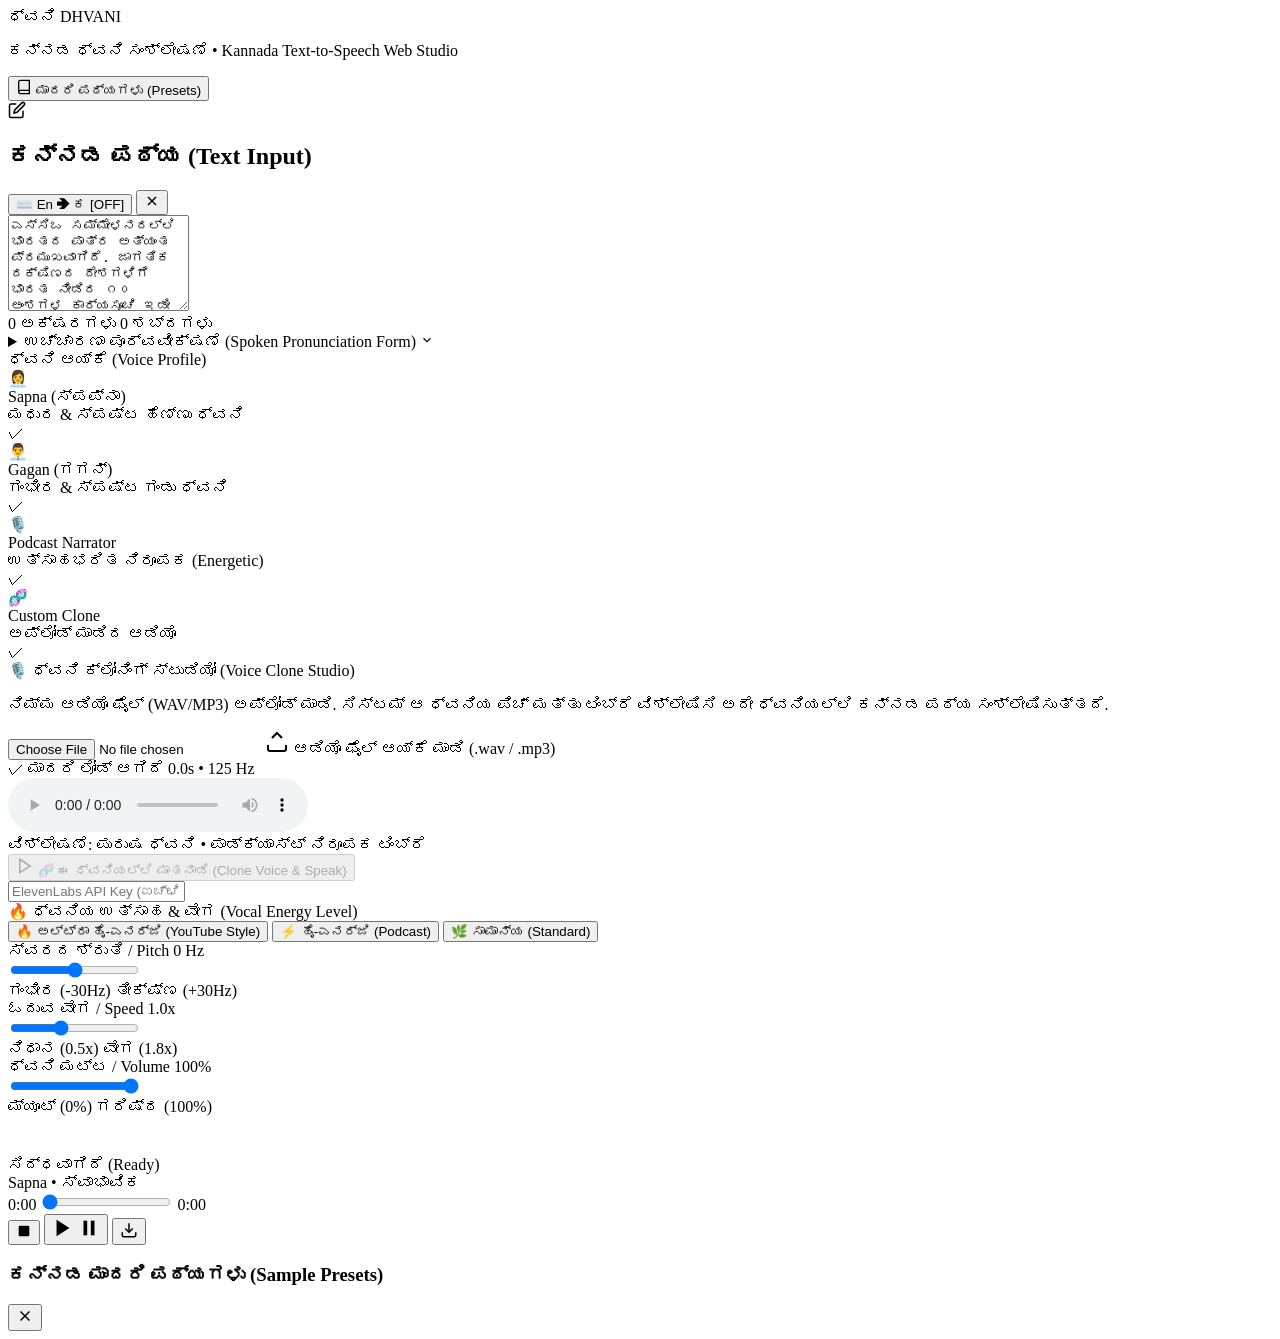
==== web/index.html @ 686e4b5e "Initial commit: Dhvani Kannada Text-to-Speech Studio (Web & iOS)" ====
<!DOCTYPE html>
<html lang="kn">
<head>
    <meta charset="UTF-8">
    <meta name="viewport" content="width=device-width, initial-scale=1.0">
    <title>ಧ್ವನಿ • Dhvani Kannada Text-to-Speech Studio</title>
    <link rel="preconnect" href="https://fonts.googleapis.com">
    <link rel="preconnect" href="https://fonts.gstatic.com" crossorigin>
    <link href="https://fonts.googleapis.com/css2?family=Plus+Jakarta+Sans:wght@400;500;600;700;800&family=Tiro+Kannada:ital@0;1&family=Noto+Sans+Kannada:wght@400;500;600;700&display=swap" rel="stylesheet">
    <link rel="stylesheet" href="/styles.css">
</head>
<body>
    <div class="app-container">
        <!-- Header -->
        <header class="studio-header">
            <div class="brand-section">
                <div class="logo-badge">
                    <span class="logo-kn">ಧ್ವನಿ</span>
                    <span class="logo-en">DHVANI</span>
                </div>
                <p class="brand-tagline">ಕನ್ನಡ ಧ್ವನಿ ಸಂಶ್ಲೇಷಣೆ • Kannada Text-to-Speech Web Studio</p>
            </div>
            
            <div class="header-actions">
                <button id="openPresetsBtn" class="btn btn-secondary">
                    <svg width="16" height="16" viewBox="0 0 24 24" fill="none" stroke="currentColor" stroke-width="2"><path d="M4 19.5A2.5 2.5 0 0 1 6.5 17H20"></path><path d="M6.5 2H20v20H6.5A2.5 2.5 0 0 1 4 19.5v-15A2.5 2.5 0 0 1 6.5 2z"></path></svg>
                    <span>ಮಾದರಿ ಪಠ್ಯಗಳು (Presets)</span>
                </button>
            </div>
        </header>

        <!-- Main Studio Grid -->
        <main class="studio-grid">
            <!-- Left Column: Input & Normalizer -->
            <section class="card input-card">
                <div class="card-header">
                    <div class="card-title">
                        <svg width="18" height="18" viewBox="0 0 24 24" fill="none" stroke="currentColor" stroke-width="2"><path d="M11 4H4a2 2 0 0 0-2 2v14a2 2 0 0 0 2 2h14a2 2 0 0 0 2-2v-7"></path><path d="M18.5 2.5a2.121 2.121 0 0 1 3 3L12 15l-4 1 1-4 9.5-9.5z"></path></svg>
                        <h2>ಕನ್ನಡ ಪಠ್ಯ (Text Input)</h2>
                    </div>
                    
                    <div class="input-tools">
                        <button id="translitToggleBtn" class="toggle-badge" title="Type in English (namaskara) to get Kannada (ನಮಸ್ಕಾರ)">
                            <span class="toggle-icon">⌨️</span>
                            <span id="translitLabel">En ➔ ಕ [OFF]</span>
                        </button>
                        <button id="clearTextBtn" class="icon-btn" title="Clear text">
                            <svg width="16" height="16" viewBox="0 0 24 24" fill="none" stroke="currentColor" stroke-width="2"><line x1="18" y1="6" x2="6" y2="18"></line><line x1="6" y1="6" x2="18" y2="18"></line></svg>
                        </button>
                    </div>
                </div>

                <div class="textarea-wrapper">
                    <textarea id="kannadaInput" placeholder="ಇಲ್ಲಿ ಕನ್ನಡದಲ್ಲಿ ಪಠ್ಯ ಬರೆಯಿರಿ ಅಥವಾ ಇಂಗ್ಲಿಷ್‌ನಲ್ಲಿ 'namaskara' ಎಂದು ಟೈಪ್ ಮಾಡಿ..." rows="6">ಎಸ್‌ಸಿಒ ಸಮ್ಮೇಳನದಲ್ಲಿ ಭಾರತದ ಪಾತ್ರ ಅತ್ಯಂತ ಪ್ರಮುಖವಾಗಿದೆ. ಜಾಗತಿಕ ದಕ್ಷಿಣದ ದೇಶಗಳಿಗೆ ಭಾರತ ನೀಡಿದ ೧೦ ಅಂಶಗಳ ಕಾರ್ಯಸೂಚಿ ಇಡೀ ವಿಶ್ವದ ಗಮನ ಸೆಳೆದಿದೆ. ದೇಶದ ರಾಷ್ಟ್ರೀಯ ಭದ್ರತೆ ಮತ್ತು ಆರ್ಥಿಕ ಶಕ್ತಿ ಎರಡೂ ಅಷ್ಟೇ ಮುಖ್ಯ.</textarea>
                </div>

                <div class="input-meta">
                    <span id="charCount">0 ಅಕ್ಷರಗಳು</span>
                    <span id="wordCount">0 ಶಬ್ದಗಳು</span>
                </div>

                <!-- Normalization Live Preview Accordion -->
                <details class="normalizer-accordion">
                    <summary>
                        <span>ಉಚ್ಚಾರಣಾ ಪೂರ್ವವೀಕ್ಷಣೆ (Spoken Pronunciation Form)</span>
                        <svg width="14" height="14" viewBox="0 0 24 24" fill="none" stroke="currentColor" stroke-width="2"><polyline points="6 9 12 15 18 9"></polyline></svg>
                    </summary>
                    <div id="normalizedPreview" class="normalizer-content">
                        ಪಠ್ಯ ಲೋಡ್ ಆಗುತ್ತಿದೆ...
                    </div>
                </details>
            </section>

            <!-- Right Column: Voices & Settings -->
            <section class="card settings-card">
                <!-- Voice Profile Selector -->
                <div class="section-block">
                    <label class="section-label">ಧ್ವನಿ ಆಯ್ಕೆ (Voice Profile)</label>
                    <div class="voice-grid">
                        <!-- Female Voice -->
                        <div class="voice-card active" data-gender="female" data-voice="kn-IN-SapnaNeural">
                            <div class="voice-icon female-icon">👩‍💼</div>
                            <div class="voice-details">
                                <div class="voice-name">Sapna (ಸ್ಪಪ್ನಾ)</div>
                                <div class="voice-desc">ಮಧುರ & ಸ್ಪಷ್ಟ ಹೆಣ್ಣು ಧ್ವನಿ</div>
                            </div>
                            <div class="voice-check">✓</div>
                        </div>

                        <!-- Male Voice (Gagan) -->
                        <div class="voice-card" data-gender="male" data-voice="kn-IN-GaganNeural">
                            <div class="voice-icon male-icon">👨‍💼</div>
                            <div class="voice-details">
                                <div class="voice-name">Gagan (ಗಗನ್)</div>
                                <div class="voice-desc">ಗಂಭೀರ & ಸ್ಪಷ್ಟ ಗಂಡು ಧ್ವನಿ</div>
                            </div>
                            <div class="voice-check">✓</div>
                        </div>

                        <!-- Podcast Narrator (Uploaded Audio Profile) -->
                        <div class="voice-card" data-gender="male" data-preset="podcast" data-voice="kn-IN-GaganNeural">
                            <div class="voice-icon podcast-icon">🎙️</div>
                            <div class="voice-details">
                                <div class="voice-name">Podcast Narrator</div>
                                <div class="voice-desc">ಉತ್ಸಾಹಭರಿತ ನಿರೂಪಕ (Energetic)</div>
                            </div>
                            <div class="voice-check">✓</div>
                        </div>

                        <!-- Custom Voice Clone -->
                        <div class="voice-card" data-gender="custom" data-preset="custom" id="customVoiceCard">
                            <div class="voice-icon clone-icon">🧬</div>
                            <div class="voice-details">
                                <div class="voice-name">Custom Clone</div>
                                <div class="voice-desc">ಅಪ್‌ಲೋಡ್ ಮಾಡಿದ ಆಡಿಯೊ</div>
                            </div>
                            <div class="voice-check">✓</div>
                        </div>
                    </div>
                </div>

                <!-- Custom Voice Audio Upload & Cloning Box -->
                <div id="voiceCloneUploader" class="clone-uploader-box hidden">
                    <div class="uploader-header">
                        <span class="uploader-title">🎙️ ಧ್ವನಿ ಕ್ಲೋನಿಂಗ್ ಸ್ಟುಡಿಯೋ (Voice Clone Studio)</span>
                    </div>
                    <p class="uploader-desc">ನಿಮ್ಮ ಆಡಿಯೊ ಫೈಲ್ (WAV/MP3) ಅಪ್‌ಲೋಡ್ ಮಾಡಿ. ಸಿಸ್ಟಮ್ ಆ ಧ್ವನಿಯ ಪಿಚ್ ಮತ್ತು ಟಿಂಬ್ರೆ ವಿಶ್ಲೇಷಿಸಿ ಅದೇ ಧ್ವನಿಯಲ್ಲಿ ಕನ್ನಡ ಪಠ್ಯ ಸಂಶ್ಲೇಷಿಸುತ್ತದೆ.</p>
                    
                    <div class="upload-dropzone" id="dropzone">
                        <input type="file" id="audioFileInput" accept="audio/*" class="file-input">
                        <label for="audioFileInput" class="upload-label">
                            <svg width="24" height="24" viewBox="0 0 24 24" fill="none" stroke="currentColor" stroke-width="2"><path d="M21 15v4a2 2 0 0 1-2 2H5a2 2 0 0 1-2-2v-4"></path><polyline points="17 8 12 3 7 8"></polyline><line x1="12" y1="15" x2="12" y2="15"></line></svg>
                            <span id="uploadFileName">ಆಡಿಯೊ ಫೈಲ್ ಆಯ್ಕೆ ಮಾಡಿ (.wav / .mp3)</span>
                        </label>
                    </div>

                    <!-- Uploaded Audio Live Preview Card -->
                    <div id="refAudioPreviewCard" class="ref-audio-card hidden">
                        <div class="ref-card-header">
                            <span class="badge-success">✓ ಮಾದರಿ ಲೋಡ್ ಆಗಿದೆ</span>
                            <span id="refAudioMeta" class="ref-meta">0.0s • 125 Hz</span>
                        </div>
                        <audio id="refAudioPlayer" controls class="ref-audio-element"></audio>
                        <div id="analysisDetails" class="analysis-details">
                            ವಿಶ್ಲೇಷಣೆ: ಪುರುಷ ಧ್ವನಿ • ಪಾಡ್‌ಕ್ಯಾಸ್ಟ್ ನಿರೂಪಕ ಟಿಂಬ್ರೆ
                        </div>
                    </div>

                    <!-- Direct Clone & Speak Button -->
                    <button id="directCloneBtn" class="btn btn-clone" disabled>
                        <svg width="18" height="18" viewBox="0 0 24 24" fill="none" stroke="currentColor" stroke-width="2"><polygon points="5 3 19 12 5 21 5 3"></polygon></svg>
                        <span>🧬 ಈ ಧ್ವನಿಯಲ್ಲಿ ಮಾತನಾಡಿ (Clone Voice & Speak)</span>
                    </button>

                    <div class="api-key-row">
                        <input type="password" id="cloningApiKey" placeholder="ElevenLabs API Key (ಐಚ್ಛಿಕ - 100% ನಿಖರ ಕ್ಲೋನಿಂಗ್‌ಗಾಗಿ)..." class="api-key-input">
                    </div>
                </div>

                <!-- Energy Level / Presentation Style -->
                <div class="section-block">
                    <label class="section-label">🔥 ಧ್ವನಿಯ ಉತ್ಸಾಹ & ವೇಗ (Vocal Energy Level)</label>
                    <div class="energy-chips">
                        <button class="energy-chip active" data-energy="ultra">
                            <span>🔥 ಅಲ್ಟ್ರಾ ಹೈ-ಎನರ್ಜಿ (YouTube Style)</span>
                        </button>
                        <button class="energy-chip" data-energy="high">
                            <span>⚡ ಹೈ-ಎನರ್ಜಿ (Podcast)</span>
                        </button>
                        <button class="energy-chip" data-energy="standard">
                            <span>🌿 ಸಾಮಾನ್ಯ (Standard)</span>
                        </button>
                    </div>
                </div>

                <!-- Sliders -->
                <div class="section-block sliders-block">
                    <!-- Pitch Slider -->
                    <div class="slider-row">
                        <div class="slider-header">
                            <span class="slider-title">ಸ್ವರದ ಶ್ರುತಿ / Pitch</span>
                            <span id="pitchValue" class="slider-badge">0 Hz</span>
                        </div>
                        <input type="range" id="pitchSlider" min="-30" max="30" value="0" step="1">
                        <div class="slider-labels">
                            <span>ಗಂಭೀರ (-30Hz)</span>
                            <span>ತೀಕ್ಷ್ಣ (+30Hz)</span>
                        </div>
                    </div>

                    <!-- Speed Slider -->
                    <div class="slider-row">
                        <div class="slider-header">
                            <span class="slider-title">ಓದುವ ವೇಗ / Speed</span>
                            <span id="rateValue" class="slider-badge">1.0x</span>
                        </div>
                        <input type="range" id="rateSlider" min="0.5" max="1.8" value="1.0" step="0.05">
                        <div class="slider-labels">
                            <span>ನಿಧಾನ (0.5x)</span>
                            <span>ವೇಗ (1.8x)</span>
                        </div>
                    </div>

                    <!-- Volume Slider -->
                    <div class="slider-row">
                        <div class="slider-header">
                            <span class="slider-title">ಧ್ವನಿ ಮಟ್ಟ / Volume</span>
                            <span id="volumeValue" class="slider-badge">100%</span>
                        </div>
                        <input type="range" id="volumeSlider" min="0" max="100" value="100" step="5">
                        <div class="slider-labels">
                            <span>ಮ್ಯೂಟ್ (0%)</span>
                            <span>ಗರಿಷ್ಠ (100%)</span>
                        </div>
                    </div>
                </div>
            </section>
        </main>

        <!-- Floating Player Bar -->
        <footer class="player-bar">
            <div class="player-left">
                <!-- Visualizer Waveform Canvas -->
                <canvas id="waveformCanvas" width="120" height="36"></canvas>
                <div class="playback-meta">
                    <div id="statusText" class="playback-status">ಸಿದ್ಧವಾಗಿದೆ (Ready)</div>
                    <div id="activeVoiceInfo" class="playback-voice">Sapna • ಸ್ವಾಭಾವಿಕ</div>
                </div>
            </div>

            <div class="player-center">
                <!-- Audio Scrubber / Progress -->
                <div class="scrubber-container">
                    <span id="currentTime" class="time-label">0:00</span>
                    <input type="range" id="audioScrubber" min="0" max="100" value="0" class="progress-slider">
                    <span id="durationTime" class="time-label">0:00</span>
                </div>
            </div>

            <div class="player-right">
                <!-- Stop Button -->
                <button id="stopBtn" class="control-btn icon-circle btn-danger" title="Stop">
                    <svg width="16" height="16" viewBox="0 0 24 24" fill="currentColor"><rect x="4" y="4" width="16" height="16" rx="2"></rect></svg>
                </button>

                <!-- Play/Pause Button -->
                <button id="playBtn" class="control-btn play-btn" title="Synthesize & Play">
                    <svg id="playIcon" width="22" height="22" viewBox="0 0 24 24" fill="currentColor"><polygon points="5 3 19 12 5 21 5 3"></polygon></svg>
                    <svg id="pauseIcon" width="22" height="22" viewBox="0 0 24 24" fill="currentColor" class="hidden"><rect x="6" y="4" width="4" height="16"></rect><rect x="14" y="4" width="4" height="16"></rect></svg>
                    <div id="loadingSpinner" class="spinner hidden"></div>
                </button>

                <!-- Download MP3 Button -->
                <button id="downloadBtn" class="control-btn icon-circle btn-accent" title="Download Audio MP3">
                    <svg width="18" height="18" viewBox="0 0 24 24" fill="none" stroke="currentColor" stroke-width="2"><path d="M21 15v4a2 2 0 0 1-2 2H5a2 2 0 0 1-2-2v-4"></path><polyline points="7 10 12 15 17 10"></polyline><line x1="12" y1="15" x2="12" y2="3"></line></svg>
                </button>
            </div>
        </footer>

        <!-- Hidden Audio Element -->
        <audio id="audioPlayer" preload="auto"></audio>

        <!-- Presets Modal / Drawer -->
        <div id="presetsModal" class="modal-backdrop hidden">
            <div class="modal-dialog">
                <div class="modal-header">
                    <h3>ಕನ್ನಡ ಮಾದರಿ ಪಠ್ಯಗಳು (Sample Presets)</h3>
                    <button id="closePresetsBtn" class="icon-btn">
                        <svg width="18" height="18" viewBox="0 0 24 24" fill="none" stroke="currentColor" stroke-width="2"><line x1="18" y1="6" x2="6" y2="18"></line><line x1="6" y1="6" x2="18" y2="18"></line></svg>
                    </button>
                </div>
                <div class="modal-categories" id="modalCategories">
                    <!-- Category pills injected dynamically -->
                </div>
                <div class="modal-list" id="modalSamplesList">
                    <!-- Sample items injected dynamically -->
                </div>
            </div>
        </div>

        <!-- Toast Notification -->
        <div id="toast" class="toast hidden"></div>
    </div>

    <script src="/app.js"></script>
</body>
</html>
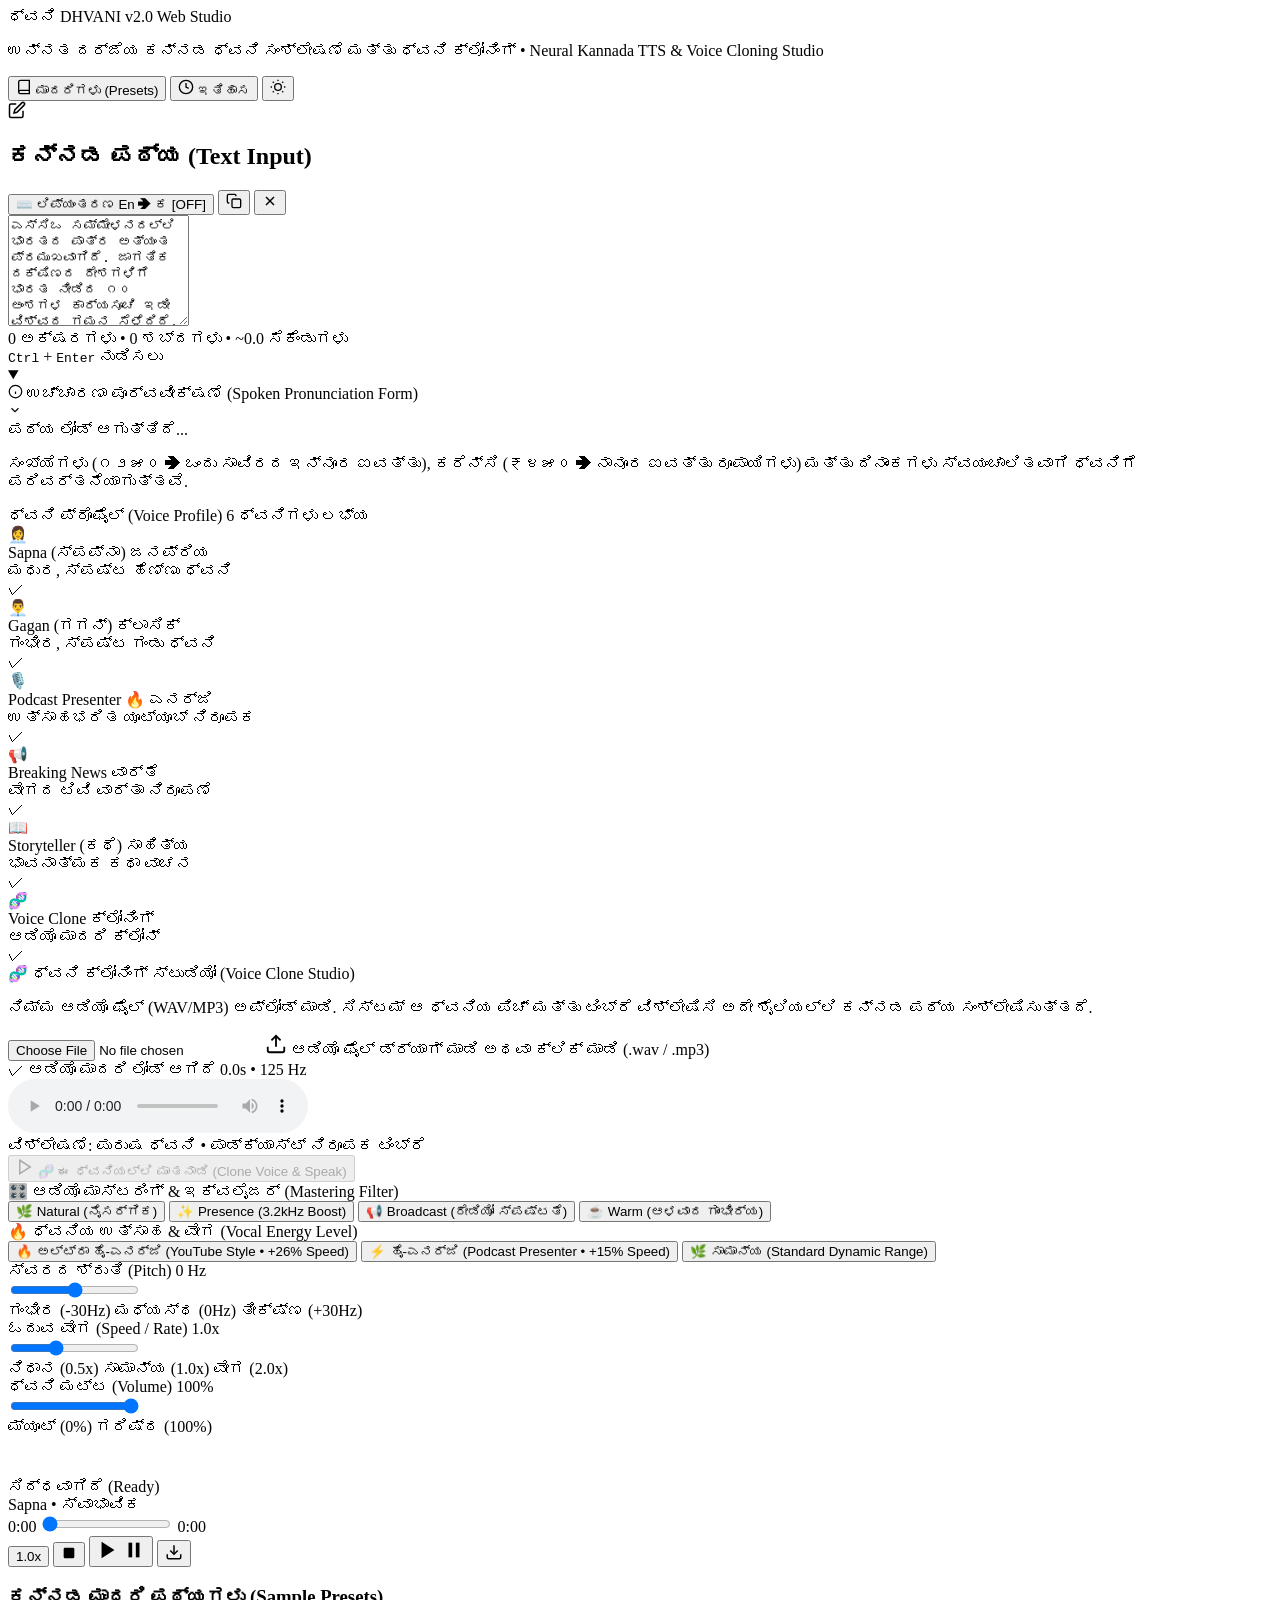
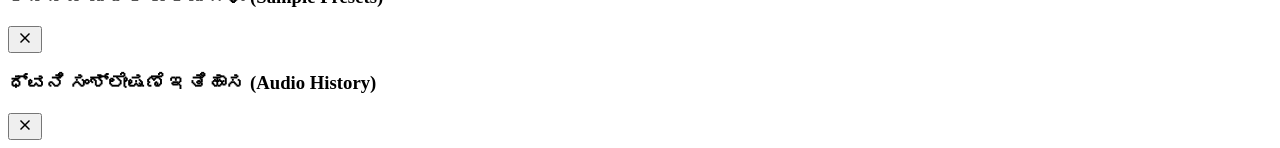
==== commit 09ccdebb: "feat(web): complete Dhvani Kannada TTS Web Studio v2.0 with 6 voice profiles, live transliteration, " ====
--- a/web/index.html
+++ b/web/index.html
@@ -1,12 +1,12 @@
 <!DOCTYPE html>
-<html lang="kn">
+<html lang="kn" data-theme="dark">
 <head>
     <meta charset="UTF-8">
     <meta name="viewport" content="width=device-width, initial-scale=1.0">
     <title>ಧ್ವನಿ • Dhvani Kannada Text-to-Speech Studio</title>
     <link rel="preconnect" href="https://fonts.googleapis.com">
     <link rel="preconnect" href="https://fonts.gstatic.com" crossorigin>
-    <link href="https://fonts.googleapis.com/css2?family=Plus+Jakarta+Sans:wght@400;500;600;700;800&family=Tiro+Kannada:ital@0;1&family=Noto+Sans+Kannada:wght@400;500;600;700&display=swap" rel="stylesheet">
+    <link href="https://fonts.googleapis.com/css2?family=Plus+Jakarta+Sans:wght@400;500;600;700;800&family=Tiro+Kannada:ital@0;1&family=Noto+Sans+Kannada:wght@400;500;600;700;800&display=swap" rel="stylesheet">
     <link rel="stylesheet" href="/styles.css">
 </head>
 <body>
@@ -17,21 +17,29 @@
                 <div class="logo-badge">
                     <span class="logo-kn">ಧ್ವನಿ</span>
                     <span class="logo-en">DHVANI</span>
-                </div>
-                <p class="brand-tagline">ಕನ್ನಡ ಧ್ವನಿ ಸಂಶ್ಲೇಷಣೆ • Kannada Text-to-Speech Web Studio</p>
+                    <span class="version-tag">v2.0 Web Studio</span>
+                </div>
+                <p class="brand-tagline">ಉನ್ನತ ದರ್ಜೆಯ ಕನ್ನಡ ಧ್ವನಿ ಸಂಶ್ಲೇಷಣೆ ಮತ್ತು ಧ್ವನಿ ಕ್ಲೋನಿಂಗ್ • Neural Kannada TTS & Voice Cloning Studio</p>
             </div>
             
             <div class="header-actions">
-                <button id="openPresetsBtn" class="btn btn-secondary">
+                <button id="openPresetsBtn" class="btn btn-secondary" title="ಮಾದರಿ ಪಠ್ಯಗಳು (Ctrl+K)">
                     <svg width="16" height="16" viewBox="0 0 24 24" fill="none" stroke="currentColor" stroke-width="2"><path d="M4 19.5A2.5 2.5 0 0 1 6.5 17H20"></path><path d="M6.5 2H20v20H6.5A2.5 2.5 0 0 1 4 19.5v-15A2.5 2.5 0 0 1 6.5 2z"></path></svg>
-                    <span>ಮಾದರಿ ಪಠ್ಯಗಳು (Presets)</span>
+                    <span>ಮಾದರಿಗಳು (Presets)</span>
+                </button>
+                <button id="openHistoryBtn" class="btn btn-secondary" title="ಇತಿಹಾಸ (History)">
+                    <svg width="16" height="16" viewBox="0 0 24 24" fill="none" stroke="currentColor" stroke-width="2"><circle cx="12" cy="12" r="10"></circle><polyline points="12 6 12 12 16 14"></polyline></svg>
+                    <span>ಇತಿಹಾಸ</span>
+                </button>
+                <button id="themeToggleBtn" class="icon-btn" title="Toggle Theme">
+                    <svg id="themeIcon" width="16" height="16" viewBox="0 0 24 24" fill="none" stroke="currentColor" stroke-width="2"><circle cx="12" cy="12" r="5"></circle><line x1="12" y1="1" x2="12" y2="3"></line><line x1="12" y1="21" x2="12" y2="23"></line><line x1="4.22" y1="4.22" x2="5.64" y2="5.64"></line><line x1="18.36" y1="18.36" x2="19.78" y2="19.78"></line><line x1="1" y1="12" x2="3" y2="12"></line><line x1="21" y1="12" x2="23" y2="12"></line><line x1="4.22" y1="19.78" x2="5.64" y2="18.36"></line><line x1="18.36" y1="5.64" x2="19.78" y2="4.22"></line></svg>
                 </button>
             </div>
         </header>
 
         <!-- Main Studio Grid -->
         <main class="studio-grid">
-            <!-- Left Column: Input & Normalizer -->
+            <!-- Left Column: Input, Phonetics & Normalizer -->
             <section class="card input-card">
                 <div class="card-header">
                     <div class="card-title">
@@ -40,9 +48,12 @@
                     </div>
                     
                     <div class="input-tools">
-                        <button id="translitToggleBtn" class="toggle-badge" title="Type in English (namaskara) to get Kannada (ನಮಸ್ಕಾರ)">
+                        <button id="translitToggleBtn" class="toggle-badge" title="Type in English (namaskara) to automatically get Kannada (ನಮಸ್ಕಾರ)">
                             <span class="toggle-icon">⌨️</span>
-                            <span id="translitLabel">En ➔ ಕ [OFF]</span>
+                            <span id="translitLabel">ಲಿಪ್ಯಂತರಣ En ➔ ಕ [OFF]</span>
+                        </button>
+                        <button id="copyTextBtn" class="icon-btn" title="Copy text">
+                            <svg width="16" height="16" viewBox="0 0 24 24" fill="none" stroke="currentColor" stroke-width="2"><rect x="9" y="9" width="13" height="13" rx="2" ry="2"></rect><path d="M5 15H4a2 2 0 0 1-2-2V4a2 2 0 0 1 2-2h9a2 2 0 0 1 2 2v1"></path></svg>
                         </button>
                         <button id="clearTextBtn" class="icon-btn" title="Clear text">
                             <svg width="16" height="16" viewBox="0 0 24 24" fill="none" stroke="currentColor" stroke-width="2"><line x1="18" y1="6" x2="6" y2="18"></line><line x1="6" y1="6" x2="18" y2="18"></line></svg>
@@ -51,22 +62,36 @@
                 </div>
 
                 <div class="textarea-wrapper">
-                    <textarea id="kannadaInput" placeholder="ಇಲ್ಲಿ ಕನ್ನಡದಲ್ಲಿ ಪಠ್ಯ ಬರೆಯಿರಿ ಅಥವಾ ಇಂಗ್ಲಿಷ್‌ನಲ್ಲಿ 'namaskara' ಎಂದು ಟೈಪ್ ಮಾಡಿ..." rows="6">ಎಸ್‌ಸಿಒ ಸಮ್ಮೇಳನದಲ್ಲಿ ಭಾರತದ ಪಾತ್ರ ಅತ್ಯಂತ ಪ್ರಮುಖವಾಗಿದೆ. ಜಾಗತಿಕ ದಕ್ಷಿಣದ ದೇಶಗಳಿಗೆ ಭಾರತ ನೀಡಿದ ೧೦ ಅಂಶಗಳ ಕಾರ್ಯಸೂಚಿ ಇಡೀ ವಿಶ್ವದ ಗಮನ ಸೆಳೆದಿದೆ. ದೇಶದ ರಾಷ್ಟ್ರೀಯ ಭದ್ರತೆ ಮತ್ತು ಆರ್ಥಿಕ ಶಕ್ತಿ ಎರಡೂ ಅಷ್ಟೇ ಮುಖ್ಯ.</textarea>
+                    <textarea id="kannadaInput" placeholder="ಇಲ್ಲಿ ಕನ್ನಡದಲ್ಲಿ ಪಠ್ಯ ಬರೆಯಿರಿ ಅಥವಾ ಇಂಗ್ಲಿಷ್‌ನಲ್ಲಿ 'namaskara' ಎಂದು ಟೈಪ್ ಮಾಡಿ..." rows="7">ಎಸ್‌ಸಿಒ ಸಮ್ಮೇಳನದಲ್ಲಿ ಭಾರತದ ಪಾತ್ರ ಅತ್ಯಂತ ಪ್ರಮುಖವಾಗಿದೆ. ಜಾಗತಿಕ ದಕ್ಷಿಣದ ದೇಶಗಳಿಗೆ ಭಾರತ ನೀಡಿದ ೧೦ ಅಂಶಗಳ ಕಾರ್ಯಸೂಚಿ ಇಡೀ ವಿಶ್ವದ ಗಮನ ಸೆಳೆದಿದೆ. ದೇಶದ ರಾಷ್ಟ್ರೀಯ ಭದ್ರತೆ ಮತ್ತು ಆರ್ಥಿಕ ಶಕ್ತಿ ಎರಡೂ ಅಷ್ಟೇ ಮುಖ್ಯ.</textarea>
                 </div>
 
                 <div class="input-meta">
-                    <span id="charCount">0 ಅಕ್ಷರಗಳು</span>
-                    <span id="wordCount">0 ಶಬ್ದಗಳು</span>
-                </div>
-
-                <!-- Normalization Live Preview Accordion -->
-                <details class="normalizer-accordion">
+                    <div class="metrics-left">
+                        <span id="charCount">0 ಅಕ್ಷರಗಳು</span>
+                        <span class="dot-separator">•</span>
+                        <span id="wordCount">0 ಶಬ್ದಗಳು</span>
+                        <span class="dot-separator">•</span>
+                        <span id="estimatedDuration">~0.0 ಸೆಕೆಂಡುಗಳು</span>
+                    </div>
+                    <div class="shortcuts-hint">
+                        <kbd>Ctrl</kbd> + <kbd>Enter</kbd> ನುಡಿಸಲು
+                    </div>
+                </div>
+
+                <!-- Live Normalizer Accordion -->
+                <details class="normalizer-accordion" open>
                     <summary>
-                        <span>ಉಚ್ಚಾರಣಾ ಪೂರ್ವವೀಕ್ಷಣೆ (Spoken Pronunciation Form)</span>
-                        <svg width="14" height="14" viewBox="0 0 24 24" fill="none" stroke="currentColor" stroke-width="2"><polyline points="6 9 12 15 18 9"></polyline></svg>
+                        <div class="summary-title">
+                            <svg width="15" height="15" viewBox="0 0 24 24" fill="none" stroke="currentColor" stroke-width="2"><circle cx="12" cy="12" r="10"></circle><line x1="12" y1="16" x2="12" y2="12"></line><line x1="12" y1="8" x2="12.01" y2="8"></line></svg>
+                            <span>ಉಚ್ಚಾರಣಾ ಪೂರ್ವವೀಕ್ಷಣೆ (Spoken Pronunciation Form)</span>
+                        </div>
+                        <svg class="chevron" width="14" height="14" viewBox="0 0 24 24" fill="none" stroke="currentColor" stroke-width="2"><polyline points="6 9 12 15 18 9"></polyline></svg>
                     </summary>
-                    <div id="normalizedPreview" class="normalizer-content">
-                        ಪಠ್ಯ ಲೋಡ್ ಆಗುತ್ತಿದೆ...
+                    <div class="normalizer-content-wrapper">
+                        <div id="normalizedPreview" class="normalizer-content">
+                            ಪಠ್ಯ ಲೋಡ್ ಆಗುತ್ತಿದೆ...
+                        </div>
+                        <p class="normalizer-tip">ಸಂಖ್ಯೆಗಳು (೧೨೫೦ ➔ ಒಂದು ಸಾವಿರದ ಇನ್ನೂರ ಐವತ್ತು), ಕರೆನ್ಸಿ (₹೪೫೦ ➔ ನಾನೂರ ಐವತ್ತು ರೂಪಾಯಿಗಳು) ಮತ್ತು ದಿನಾಂಕಗಳು ಸ್ವಯಂಚಾಲಿತವಾಗಿ ಧ್ವನಿಗೆ ಪರಿವರ್ತನೆಯಾಗುತ್ತವೆ.</p>
                     </div>
                 </details>
             </section>
@@ -75,34 +100,72 @@
             <section class="card settings-card">
                 <!-- Voice Profile Selector -->
                 <div class="section-block">
-                    <label class="section-label">ಧ್ವನಿ ಆಯ್ಕೆ (Voice Profile)</label>
+                    <div class="section-header-row">
+                        <label class="section-label">ಧ್ವನಿ ಪ್ರೊಫೈಲ್ (Voice Profile)</label>
+                        <span class="voice-count-badge">6 ಧ್ವನಿಗಳು ಲಭ್ಯ</span>
+                    </div>
                     <div class="voice-grid">
-                        <!-- Female Voice -->
-                        <div class="voice-card active" data-gender="female" data-voice="kn-IN-SapnaNeural">
+                        <!-- Female Voice 1: Sapna -->
+                        <div class="voice-card active" data-gender="female" data-voice="kn-IN-SapnaNeural" data-preset="natural">
                             <div class="voice-icon female-icon">👩‍💼</div>
                             <div class="voice-details">
-                                <div class="voice-name">Sapna (ಸ್ಪಪ್ನಾ)</div>
-                                <div class="voice-desc">ಮಧುರ & ಸ್ಪಷ್ಟ ಹೆಣ್ಣು ಧ್ವನಿ</div>
-                            </div>
-                            <div class="voice-check">✓</div>
-                        </div>
-
-                        <!-- Male Voice (Gagan) -->
-                        <div class="voice-card" data-gender="male" data-voice="kn-IN-GaganNeural">
+                                <div class="voice-name-row">
+                                    <span class="voice-name">Sapna (ಸ್ಪಪ್ನಾ)</span>
+                                    <span class="tag-badge tag-popular">ಜನಪ್ರಿಯ</span>
+                                </div>
+                                <div class="voice-desc">ಮಧುರ, ಸ್ಪಷ್ಟ ಹೆಣ್ಣು ಧ್ವನಿ</div>
+                            </div>
+                            <div class="voice-check">✓</div>
+                        </div>
+
+                        <!-- Male Voice 1: Gagan -->
+                        <div class="voice-card" data-gender="male" data-voice="kn-IN-GaganNeural" data-preset="natural">
                             <div class="voice-icon male-icon">👨‍💼</div>
                             <div class="voice-details">
-                                <div class="voice-name">Gagan (ಗಗನ್)</div>
-                                <div class="voice-desc">ಗಂಭೀರ & ಸ್ಪಷ್ಟ ಗಂಡು ಧ್ವನಿ</div>
-                            </div>
-                            <div class="voice-check">✓</div>
-                        </div>
-
-                        <!-- Podcast Narrator (Uploaded Audio Profile) -->
-                        <div class="voice-card" data-gender="male" data-preset="podcast" data-voice="kn-IN-GaganNeural">
+                                <div class="voice-name-row">
+                                    <span class="voice-name">Gagan (ಗಗನ್)</span>
+                                    <span class="tag-badge tag-classic">ಕ್ಲಾಸಿಕ್</span>
+                                </div>
+                                <div class="voice-desc">ಗಂಭೀರ, ಸ್ಪಷ್ಟ ಗಂಡು ಧ್ವನಿ</div>
+                            </div>
+                            <div class="voice-check">✓</div>
+                        </div>
+
+                        <!-- Podcast Narrator -->
+                        <div class="voice-card" data-gender="male" data-preset="podcast" data-voice="podcast-narrator">
                             <div class="voice-icon podcast-icon">🎙️</div>
                             <div class="voice-details">
-                                <div class="voice-name">Podcast Narrator</div>
-                                <div class="voice-desc">ಉತ್ಸಾಹಭರಿತ ನಿರೂಪಕ (Energetic)</div>
+                                <div class="voice-name-row">
+                                    <span class="voice-name">Podcast Presenter</span>
+                                    <span class="tag-badge tag-fire">🔥 ಎನರ್ಜಿ</span>
+                                </div>
+                                <div class="voice-desc">ಉತ್ಸಾಹಭರಿತ ಯೂಟ್ಯೂಬ್ ನಿರೂಪಕ</div>
+                            </div>
+                            <div class="voice-check">✓</div>
+                        </div>
+
+                        <!-- Breaking News Anchor -->
+                        <div class="voice-card" data-gender="male" data-preset="news" data-voice="news-anchor">
+                            <div class="voice-icon news-icon">📢</div>
+                            <div class="voice-details">
+                                <div class="voice-name-row">
+                                    <span class="voice-name">Breaking News</span>
+                                    <span class="tag-badge tag-news">ವಾರ್ತೆ</span>
+                                </div>
+                                <div class="voice-desc">ವೇಗದ ಟಿವಿ ವಾರ್ತಾ ನಿರೂಪಣೆ</div>
+                            </div>
+                            <div class="voice-check">✓</div>
+                        </div>
+
+                        <!-- Storyteller / Audiobook -->
+                        <div class="voice-card" data-gender="female" data-preset="storyteller" data-voice="storyteller">
+                            <div class="voice-icon story-icon">📖</div>
+                            <div class="voice-details">
+                                <div class="voice-name-row">
+                                    <span class="voice-name">Storyteller (ಕಥೆ)</span>
+                                    <span class="tag-badge tag-story">ಸಾಹಿತ್ಯ</span>
+                                </div>
+                                <div class="voice-desc">ಭಾವನಾತ್ಮಕ ಕಥಾ ವಾಚನ</div>
                             </div>
                             <div class="voice-check">✓</div>
                         </div>
@@ -111,8 +174,11 @@
                         <div class="voice-card" data-gender="custom" data-preset="custom" id="customVoiceCard">
                             <div class="voice-icon clone-icon">🧬</div>
                             <div class="voice-details">
-                                <div class="voice-name">Custom Clone</div>
-                                <div class="voice-desc">ಅಪ್‌ಲೋಡ್ ಮಾಡಿದ ಆಡಿಯೊ</div>
+                                <div class="voice-name-row">
+                                    <span class="voice-name">Voice Clone</span>
+                                    <span class="tag-badge tag-clone">ಕ್ಲೋನಿಂಗ್</span>
+                                </div>
+                                <div class="voice-desc">ಆಡಿಯೊ ಮಾದರಿ ಕ್ಲೋನ್</div>
                             </div>
                             <div class="voice-check">✓</div>
                         </div>
@@ -122,22 +188,22 @@
                 <!-- Custom Voice Audio Upload & Cloning Box -->
                 <div id="voiceCloneUploader" class="clone-uploader-box hidden">
                     <div class="uploader-header">
-                        <span class="uploader-title">🎙️ ಧ್ವನಿ ಕ್ಲೋನಿಂಗ್ ಸ್ಟುಡಿಯೋ (Voice Clone Studio)</span>
-                    </div>
-                    <p class="uploader-desc">ನಿಮ್ಮ ಆಡಿಯೊ ಫೈಲ್ (WAV/MP3) ಅಪ್‌ಲೋಡ್ ಮಾಡಿ. ಸಿಸ್ಟಮ್ ಆ ಧ್ವನಿಯ ಪಿಚ್ ಮತ್ತು ಟಿಂಬ್ರೆ ವಿಶ್ಲೇಷಿಸಿ ಅದೇ ಧ್ವನಿಯಲ್ಲಿ ಕನ್ನಡ ಪಠ್ಯ ಸಂಶ್ಲೇಷಿಸುತ್ತದೆ.</p>
+                        <span class="uploader-title">🧬 ಧ್ವನಿ ಕ್ಲೋನಿಂಗ್ ಸ್ಟುಡಿಯೋ (Voice Clone Studio)</span>
+                    </div>
+                    <p class="uploader-desc">ನಿಮ್ಮ ಆಡಿಯೊ ಫೈಲ್ (WAV/MP3) ಅಪ್‌ಲೋಡ್ ಮಾಡಿ. ಸಿಸ್ಟಮ್ ಆ ಧ್ವನಿಯ ಪಿಚ್ ಮತ್ತು ಟಿಂಬ್ರೆ ವಿಶ್ಲೇಷಿಸಿ ಅದೇ ಶೈಲಿಯಲ್ಲಿ ಕನ್ನಡ ಪಠ್ಯ ಸಂಶ್ಲೇಷಿಸುತ್ತದೆ.</p>
                     
                     <div class="upload-dropzone" id="dropzone">
                         <input type="file" id="audioFileInput" accept="audio/*" class="file-input">
                         <label for="audioFileInput" class="upload-label">
-                            <svg width="24" height="24" viewBox="0 0 24 24" fill="none" stroke="currentColor" stroke-width="2"><path d="M21 15v4a2 2 0 0 1-2 2H5a2 2 0 0 1-2-2v-4"></path><polyline points="17 8 12 3 7 8"></polyline><line x1="12" y1="15" x2="12" y2="15"></line></svg>
-                            <span id="uploadFileName">ಆಡಿಯೊ ಫೈಲ್ ಆಯ್ಕೆ ಮಾಡಿ (.wav / .mp3)</span>
+                            <svg width="22" height="22" viewBox="0 0 24 24" fill="none" stroke="currentColor" stroke-width="2"><path d="M21 15v4a2 2 0 0 1-2 2H5a2 2 0 0 1-2-2v-4"></path><polyline points="17 8 12 3 7 8"></polyline><line x1="12" y1="15" x2="12" y2="3"></line></svg>
+                            <span id="uploadFileName">ಆಡಿಯೊ ಫೈಲ್ ಡ್ರ್ಯಾಗ್ ಮಾಡಿ ಅಥವಾ ಕ್ಲಿಕ್ ಮಾಡಿ (.wav / .mp3)</span>
                         </label>
                     </div>
 
                     <!-- Uploaded Audio Live Preview Card -->
                     <div id="refAudioPreviewCard" class="ref-audio-card hidden">
                         <div class="ref-card-header">
-                            <span class="badge-success">✓ ಮಾದರಿ ಲೋಡ್ ಆಗಿದೆ</span>
+                            <span class="badge-success">✓ ಆಡಿಯೊ ಮಾದರಿ ಲೋಡ್ ಆಗಿದೆ</span>
                             <span id="refAudioMeta" class="ref-meta">0.0s • 125 Hz</span>
                         </div>
                         <audio id="refAudioPlayer" controls class="ref-audio-element"></audio>
@@ -151,9 +217,16 @@
                         <svg width="18" height="18" viewBox="0 0 24 24" fill="none" stroke="currentColor" stroke-width="2"><polygon points="5 3 19 12 5 21 5 3"></polygon></svg>
                         <span>🧬 ಈ ಧ್ವನಿಯಲ್ಲಿ ಮಾತನಾಡಿ (Clone Voice & Speak)</span>
                     </button>
-
-                    <div class="api-key-row">
-                        <input type="password" id="cloningApiKey" placeholder="ElevenLabs API Key (ಐಚ್ಛಿಕ - 100% ನಿಖರ ಕ್ಲೋನಿಂಗ್‌ಗಾಗಿ)..." class="api-key-input">
+                </div>
+
+                <!-- Equalizer / Mastering Mode -->
+                <div class="section-block">
+                    <label class="section-label">🎛️ ಆಡಿಯೊ ಮಾಸ್ಟರಿಂಗ್ & ಇಕ್ವಲೈಜರ್ (Mastering Filter)</label>
+                    <div class="eq-chips">
+                        <button class="eq-chip active" data-eq="natural">🌿 Natural (ನೈಸರ್ಗಿಕ)</button>
+                        <button class="eq-chip" data-eq="presence">✨ Presence (3.2kHz Boost)</button>
+                        <button class="eq-chip" data-eq="broadcast">📢 Broadcast (ರೇಡಿಯೋ ಸ್ಪಷ್ಟತೆ)</button>
+                        <button class="eq-chip" data-eq="warm">☕ Warm (ಆಳವಾದ ಗಾಂಭೀರ್ಯ)</button>
                     </div>
                 </div>
 
@@ -162,13 +235,13 @@
                     <label class="section-label">🔥 ಧ್ವನಿಯ ಉತ್ಸಾಹ & ವೇಗ (Vocal Energy Level)</label>
                     <div class="energy-chips">
                         <button class="energy-chip active" data-energy="ultra">
-                            <span>🔥 ಅಲ್ಟ್ರಾ ಹೈ-ಎನರ್ಜಿ (YouTube Style)</span>
+                            <span>🔥 ಅಲ್ಟ್ರಾ ಹೈ-ಎನರ್ಜಿ (YouTube Style • +26% Speed)</span>
                         </button>
                         <button class="energy-chip" data-energy="high">
-                            <span>⚡ ಹೈ-ಎನರ್ಜಿ (Podcast)</span>
+                            <span>⚡ ಹೈ-ಎನರ್ಜಿ (Podcast Presenter • +15% Speed)</span>
                         </button>
                         <button class="energy-chip" data-energy="standard">
-                            <span>🌿 ಸಾಮಾನ್ಯ (Standard)</span>
+                            <span>🌿 ಸಾಮಾನ್ಯ (Standard Dynamic Range)</span>
                         </button>
                     </div>
                 </div>
@@ -178,12 +251,13 @@
                     <!-- Pitch Slider -->
                     <div class="slider-row">
                         <div class="slider-header">
-                            <span class="slider-title">ಸ್ವರದ ಶ್ರುತಿ / Pitch</span>
+                            <span class="slider-title">ಸ್ವರದ ಶ್ರುತಿ (Pitch)</span>
                             <span id="pitchValue" class="slider-badge">0 Hz</span>
                         </div>
                         <input type="range" id="pitchSlider" min="-30" max="30" value="0" step="1">
                         <div class="slider-labels">
                             <span>ಗಂಭೀರ (-30Hz)</span>
+                            <span>ಮಧ್ಯಸ್ಥ (0Hz)</span>
                             <span>ತೀಕ್ಷ್ಣ (+30Hz)</span>
                         </div>
                     </div>
@@ -191,20 +265,21 @@
                     <!-- Speed Slider -->
                     <div class="slider-row">
                         <div class="slider-header">
-                            <span class="slider-title">ಓದುವ ವೇಗ / Speed</span>
+                            <span class="slider-title">ಓದುವ ವೇಗ (Speed / Rate)</span>
                             <span id="rateValue" class="slider-badge">1.0x</span>
                         </div>
-                        <input type="range" id="rateSlider" min="0.5" max="1.8" value="1.0" step="0.05">
+                        <input type="range" id="rateSlider" min="0.5" max="2.0" value="1.0" step="0.05">
                         <div class="slider-labels">
                             <span>ನಿಧಾನ (0.5x)</span>
-                            <span>ವೇಗ (1.8x)</span>
+                            <span>ಸಾಮಾನ್ಯ (1.0x)</span>
+                            <span>ವೇಗ (2.0x)</span>
                         </div>
                     </div>
 
                     <!-- Volume Slider -->
                     <div class="slider-row">
                         <div class="slider-header">
-                            <span class="slider-title">ಧ್ವನಿ ಮಟ್ಟ / Volume</span>
+                            <span class="slider-title">ಧ್ವನಿ ಮಟ್ಟ (Volume)</span>
                             <span id="volumeValue" class="slider-badge">100%</span>
                         </div>
                         <input type="range" id="volumeSlider" min="0" max="100" value="100" step="5">
@@ -221,7 +296,7 @@
         <footer class="player-bar">
             <div class="player-left">
                 <!-- Visualizer Waveform Canvas -->
-                <canvas id="waveformCanvas" width="120" height="36"></canvas>
+                <canvas id="waveformCanvas" width="140" height="38"></canvas>
                 <div class="playback-meta">
                     <div id="statusText" class="playback-status">ಸಿದ್ಧವಾಗಿದೆ (Ready)</div>
                     <div id="activeVoiceInfo" class="playback-voice">Sapna • ಸ್ವಾಭಾವಿಕ</div>
@@ -238,13 +313,18 @@
             </div>
 
             <div class="player-right">
+                <!-- Playback Rate Switcher -->
+                <button id="playbackSpeedBtn" class="control-btn speed-toggle-btn" title="Change Playback Speed">
+                    1.0x
+                </button>
+
                 <!-- Stop Button -->
-                <button id="stopBtn" class="control-btn icon-circle btn-danger" title="Stop">
+                <button id="stopBtn" class="control-btn icon-circle btn-danger" title="Stop (Esc)">
                     <svg width="16" height="16" viewBox="0 0 24 24" fill="currentColor"><rect x="4" y="4" width="16" height="16" rx="2"></rect></svg>
                 </button>
 
                 <!-- Play/Pause Button -->
-                <button id="playBtn" class="control-btn play-btn" title="Synthesize & Play">
+                <button id="playBtn" class="control-btn play-btn" title="Synthesize & Play (Ctrl+Enter)">
                     <svg id="playIcon" width="22" height="22" viewBox="0 0 24 24" fill="currentColor"><polygon points="5 3 19 12 5 21 5 3"></polygon></svg>
                     <svg id="pauseIcon" width="22" height="22" viewBox="0 0 24 24" fill="currentColor" class="hidden"><rect x="6" y="4" width="4" height="16"></rect><rect x="14" y="4" width="4" height="16"></rect></svg>
                     <div id="loadingSpinner" class="spinner hidden"></div>
@@ -278,6 +358,21 @@
             </div>
         </div>
 
+        <!-- History Drawer -->
+        <div id="historyDrawer" class="modal-backdrop hidden">
+            <div class="modal-dialog">
+                <div class="modal-header">
+                    <h3>ಧ್ವನಿ ಸಂಶ್ಲೇಷಣೆ ಇತಿಹಾಸ (Audio History)</h3>
+                    <button id="closeHistoryBtn" class="icon-btn">
+                        <svg width="18" height="18" viewBox="0 0 24 24" fill="none" stroke="currentColor" stroke-width="2"><line x1="18" y1="6" x2="6" y2="18"></line><line x1="6" y1="6" x2="18" y2="18"></line></svg>
+                    </button>
+                </div>
+                <div class="history-list" id="historyList">
+                    <!-- History items injected dynamically -->
+                </div>
+            </div>
+        </div>
+
         <!-- Toast Notification -->
         <div id="toast" class="toast hidden"></div>
     </div>
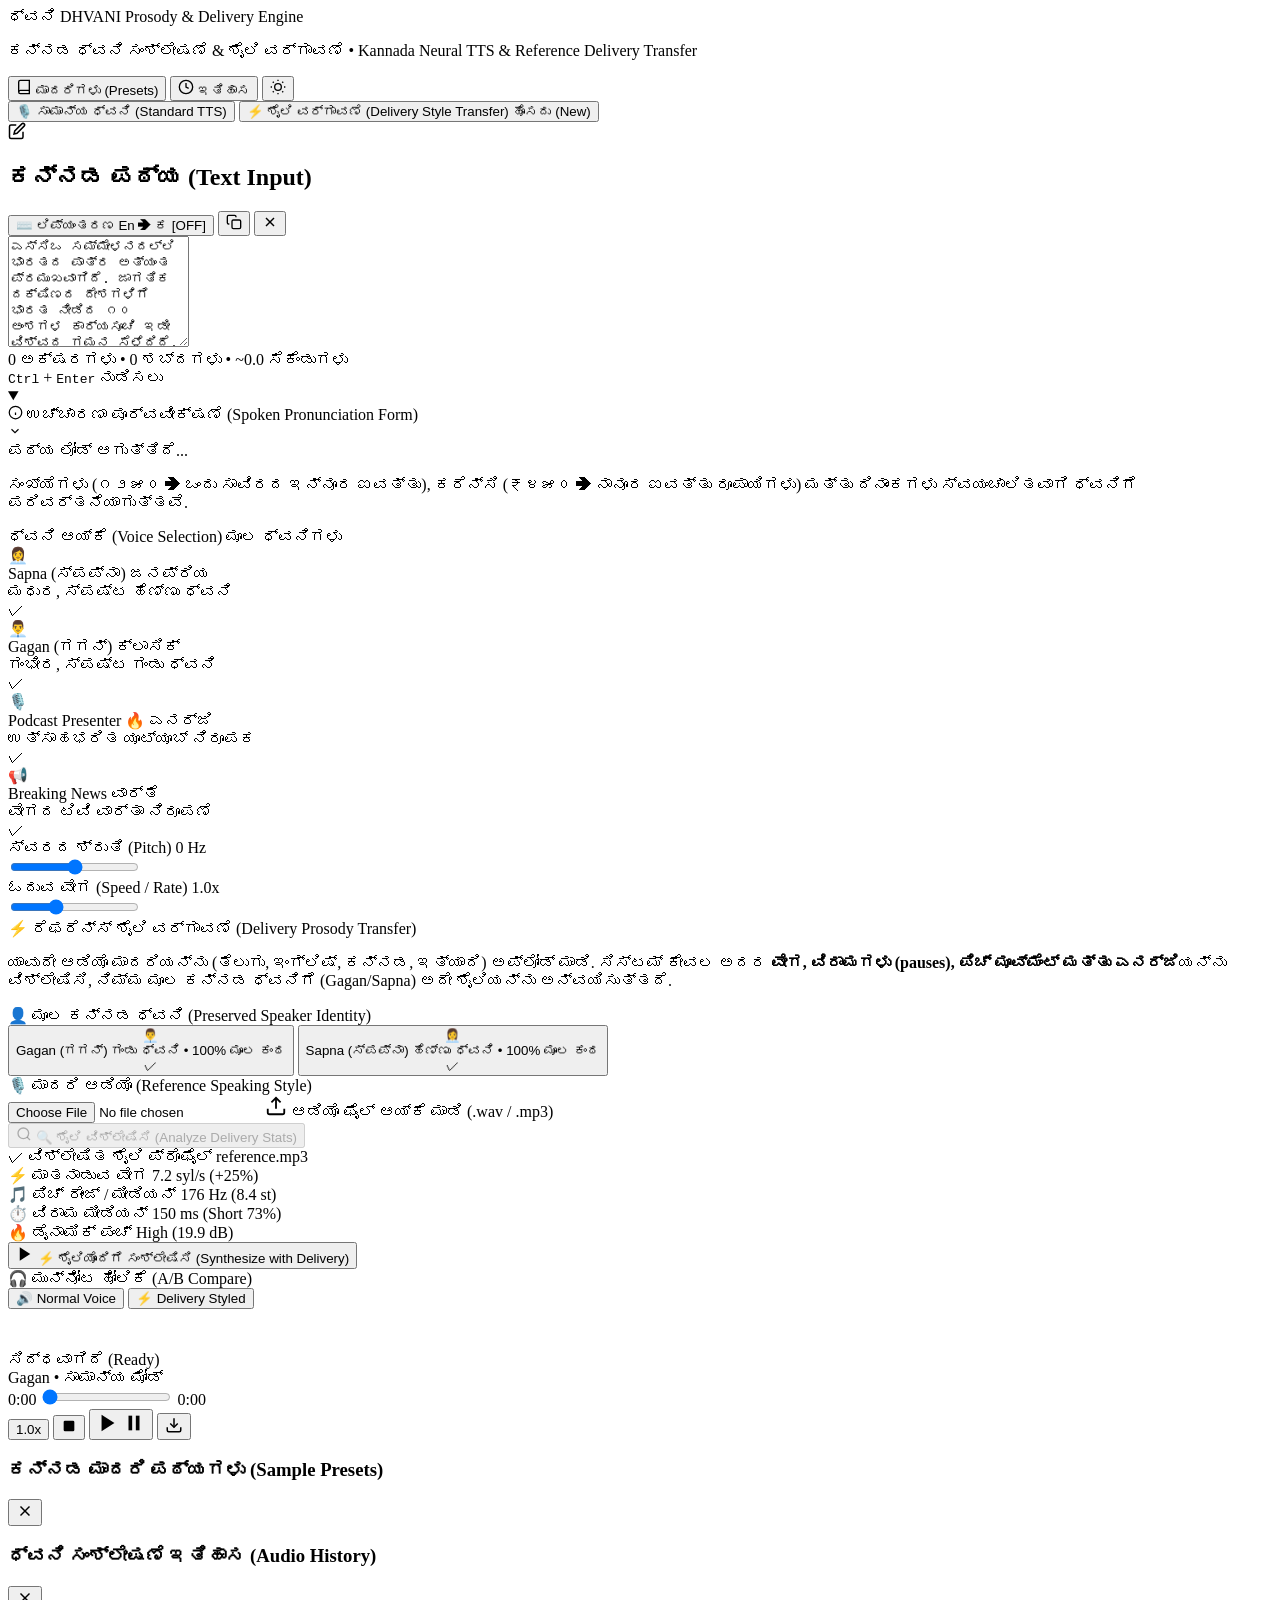
==== commit c5b6ac35: "feat(delivery): add Acoustic Delivery Profiler & Kannada Prosody Mapper with identity preservation a" ====
--- a/web/index.html
+++ b/web/index.html
@@ -17,9 +17,9 @@
                 <div class="logo-badge">
                     <span class="logo-kn">ಧ್ವನಿ</span>
                     <span class="logo-en">DHVANI</span>
-                    <span class="version-tag">v2.0 Web Studio</span>
-                </div>
-                <p class="brand-tagline">ಉನ್ನತ ದರ್ಜೆಯ ಕನ್ನಡ ಧ್ವನಿ ಸಂಶ್ಲೇಷಣೆ ಮತ್ತು ಧ್ವನಿ ಕ್ಲೋನಿಂಗ್ • Neural Kannada TTS & Voice Cloning Studio</p>
+                    <span class="version-tag">Prosody & Delivery Engine</span>
+                </div>
+                <p class="brand-tagline">ಕನ್ನಡ ಧ್ವನಿ ಸಂಶ್ಲೇಷಣೆ & ಶೈಲಿ ವರ್ಗಾವಣೆ • Kannada Neural TTS & Reference Delivery Transfer</p>
             </div>
             
             <div class="header-actions">
@@ -36,6 +36,19 @@
                 </button>
             </div>
         </header>
+
+        <!-- Studio Mode Switcher Tabs -->
+        <div class="mode-tabs-container">
+            <button id="tabNormalTTS" class="mode-tab active">
+                <span class="tab-icon">🎙️</span>
+                <span class="tab-label">ಸಾಮಾನ್ಯ ಧ್ವನಿ (Standard TTS)</span>
+            </button>
+            <button id="tabDeliveryTransfer" class="mode-tab">
+                <span class="tab-icon">⚡</span>
+                <span class="tab-label">ಶೈಲಿ ವರ್ಗಾವಣೆ (Delivery Style Transfer)</span>
+                <span class="tab-badge">ಹೊಸದು (New)</span>
+            </button>
+        </div>
 
         <!-- Main Studio Grid -->
         <main class="studio-grid">
@@ -96,199 +109,195 @@
                 </details>
             </section>
 
-            <!-- Right Column: Voices & Settings -->
+            <!-- Right Column: Settings & Modes -->
             <section class="card settings-card">
-                <!-- Voice Profile Selector -->
-                <div class="section-block">
-                    <div class="section-header-row">
-                        <label class="section-label">ಧ್ವನಿ ಪ್ರೊಫೈಲ್ (Voice Profile)</label>
-                        <span class="voice-count-badge">6 ಧ್ವನಿಗಳು ಲಭ್ಯ</span>
-                    </div>
-                    <div class="voice-grid">
-                        <!-- Female Voice 1: Sapna -->
-                        <div class="voice-card active" data-gender="female" data-voice="kn-IN-SapnaNeural" data-preset="natural">
-                            <div class="voice-icon female-icon">👩‍💼</div>
-                            <div class="voice-details">
-                                <div class="voice-name-row">
-                                    <span class="voice-name">Sapna (ಸ್ಪಪ್ನಾ)</span>
-                                    <span class="tag-badge tag-popular">ಜನಪ್ರಿಯ</span>
-                                </div>
-                                <div class="voice-desc">ಮಧುರ, ಸ್ಪಷ್ಟ ಹೆಣ್ಣು ಧ್ವನಿ</div>
-                            </div>
-                            <div class="voice-check">✓</div>
-                        </div>
-
-                        <!-- Male Voice 1: Gagan -->
-                        <div class="voice-card" data-gender="male" data-voice="kn-IN-GaganNeural" data-preset="natural">
-                            <div class="voice-icon male-icon">👨‍💼</div>
-                            <div class="voice-details">
-                                <div class="voice-name-row">
-                                    <span class="voice-name">Gagan (ಗಗನ್)</span>
-                                    <span class="tag-badge tag-classic">ಕ್ಲಾಸಿಕ್</span>
-                                </div>
-                                <div class="voice-desc">ಗಂಭೀರ, ಸ್ಪಷ್ಟ ಗಂಡು ಧ್ವನಿ</div>
-                            </div>
-                            <div class="voice-check">✓</div>
-                        </div>
-
-                        <!-- Podcast Narrator -->
-                        <div class="voice-card" data-gender="male" data-preset="podcast" data-voice="podcast-narrator">
-                            <div class="voice-icon podcast-icon">🎙️</div>
-                            <div class="voice-details">
-                                <div class="voice-name-row">
-                                    <span class="voice-name">Podcast Presenter</span>
-                                    <span class="tag-badge tag-fire">🔥 ಎನರ್ಜಿ</span>
-                                </div>
-                                <div class="voice-desc">ಉತ್ಸಾಹಭರಿತ ಯೂಟ್ಯೂಬ್ ನಿರೂಪಕ</div>
-                            </div>
-                            <div class="voice-check">✓</div>
-                        </div>
-
-                        <!-- Breaking News Anchor -->
-                        <div class="voice-card" data-gender="male" data-preset="news" data-voice="news-anchor">
-                            <div class="voice-icon news-icon">📢</div>
-                            <div class="voice-details">
-                                <div class="voice-name-row">
-                                    <span class="voice-name">Breaking News</span>
-                                    <span class="tag-badge tag-news">ವಾರ್ತೆ</span>
-                                </div>
-                                <div class="voice-desc">ವೇಗದ ಟಿವಿ ವಾರ್ತಾ ನಿರೂಪಣೆ</div>
-                            </div>
-                            <div class="voice-check">✓</div>
-                        </div>
-
-                        <!-- Storyteller / Audiobook -->
-                        <div class="voice-card" data-gender="female" data-preset="storyteller" data-voice="storyteller">
-                            <div class="voice-icon story-icon">📖</div>
-                            <div class="voice-details">
-                                <div class="voice-name-row">
-                                    <span class="voice-name">Storyteller (ಕಥೆ)</span>
-                                    <span class="tag-badge tag-story">ಸಾಹಿತ್ಯ</span>
-                                </div>
-                                <div class="voice-desc">ಭಾವನಾತ್ಮಕ ಕಥಾ ವಾಚನ</div>
-                            </div>
-                            <div class="voice-check">✓</div>
-                        </div>
-
-                        <!-- Custom Voice Clone -->
-                        <div class="voice-card" data-gender="custom" data-preset="custom" id="customVoiceCard">
-                            <div class="voice-icon clone-icon">🧬</div>
-                            <div class="voice-details">
-                                <div class="voice-name-row">
-                                    <span class="voice-name">Voice Clone</span>
-                                    <span class="tag-badge tag-clone">ಕ್ಲೋನಿಂಗ್</span>
-                                </div>
-                                <div class="voice-desc">ಆಡಿಯೊ ಮಾದರಿ ಕ್ಲೋನ್</div>
-                            </div>
-                            <div class="voice-check">✓</div>
-                        </div>
-                    </div>
-                </div>
-
-                <!-- Custom Voice Audio Upload & Cloning Box -->
-                <div id="voiceCloneUploader" class="clone-uploader-box hidden">
-                    <div class="uploader-header">
-                        <span class="uploader-title">🧬 ಧ್ವನಿ ಕ್ಲೋನಿಂಗ್ ಸ್ಟುಡಿಯೋ (Voice Clone Studio)</span>
-                    </div>
-                    <p class="uploader-desc">ನಿಮ್ಮ ಆಡಿಯೊ ಫೈಲ್ (WAV/MP3) ಅಪ್‌ಲೋಡ್ ಮಾಡಿ. ಸಿಸ್ಟಮ್ ಆ ಧ್ವನಿಯ ಪಿಚ್ ಮತ್ತು ಟಿಂಬ್ರೆ ವಿಶ್ಲೇಷಿಸಿ ಅದೇ ಶೈಲಿಯಲ್ಲಿ ಕನ್ನಡ ಪಠ್ಯ ಸಂಶ್ಲೇಷಿಸುತ್ತದೆ.</p>
-                    
-                    <div class="upload-dropzone" id="dropzone">
-                        <input type="file" id="audioFileInput" accept="audio/*" class="file-input">
-                        <label for="audioFileInput" class="upload-label">
-                            <svg width="22" height="22" viewBox="0 0 24 24" fill="none" stroke="currentColor" stroke-width="2"><path d="M21 15v4a2 2 0 0 1-2 2H5a2 2 0 0 1-2-2v-4"></path><polyline points="17 8 12 3 7 8"></polyline><line x1="12" y1="15" x2="12" y2="3"></line></svg>
-                            <span id="uploadFileName">ಆಡಿಯೊ ಫೈಲ್ ಡ್ರ್ಯಾಗ್ ಮಾಡಿ ಅಥವಾ ಕ್ಲಿಕ್ ಮಾಡಿ (.wav / .mp3)</span>
-                        </label>
-                    </div>
-
-                    <!-- Uploaded Audio Live Preview Card -->
-                    <div id="refAudioPreviewCard" class="ref-audio-card hidden">
-                        <div class="ref-card-header">
-                            <span class="badge-success">✓ ಆಡಿಯೊ ಮಾದರಿ ಲೋಡ್ ಆಗಿದೆ</span>
-                            <span id="refAudioMeta" class="ref-meta">0.0s • 125 Hz</span>
-                        </div>
-                        <audio id="refAudioPlayer" controls class="ref-audio-element"></audio>
-                        <div id="analysisDetails" class="analysis-details">
-                            ವಿಶ್ಲೇಷಣೆ: ಪುರುಷ ಧ್ವನಿ • ಪಾಡ್‌ಕ್ಯಾಸ್ಟ್ ನಿರೂಪಕ ಟಿಂಬ್ರೆ
-                        </div>
-                    </div>
-
-                    <!-- Direct Clone & Speak Button -->
-                    <button id="directCloneBtn" class="btn btn-clone" disabled>
-                        <svg width="18" height="18" viewBox="0 0 24 24" fill="none" stroke="currentColor" stroke-width="2"><polygon points="5 3 19 12 5 21 5 3"></polygon></svg>
-                        <span>🧬 ಈ ಧ್ವನಿಯಲ್ಲಿ ಮಾತನಾಡಿ (Clone Voice & Speak)</span>
+                
+                <!-- ========================================== -->
+                <!-- MODE 1: STANDARD TTS CONTROLS PANEL        -->
+                <!-- ========================================== -->
+                <div id="standardTTSPanel" class="mode-panel">
+                    <div class="section-block">
+                        <div class="section-header-row">
+                            <label class="section-label">ಧ್ವನಿ ಆಯ್ಕೆ (Voice Selection)</label>
+                            <span class="voice-count-badge">ಮೂಲ ಧ್ವನಿಗಳು</span>
+                        </div>
+                        <div class="voice-grid">
+                            <!-- Female Voice 1: Sapna -->
+                            <div class="voice-card active" data-gender="female" data-voice="kn-IN-SapnaNeural" data-preset="natural">
+                                <div class="voice-icon female-icon">👩‍💼</div>
+                                <div class="voice-details">
+                                    <div class="voice-name-row">
+                                        <span class="voice-name">Sapna (ಸ್ಪಪ್ನಾ)</span>
+                                        <span class="tag-badge tag-popular">ಜನಪ್ರಿಯ</span>
+                                    </div>
+                                    <div class="voice-desc">ಮಧುರ, ಸ್ಪಷ್ಟ ಹೆಣ್ಣು ಧ್ವನಿ</div>
+                                </div>
+                                <div class="voice-check">✓</div>
+                            </div>
+
+                            <!-- Male Voice 1: Gagan -->
+                            <div class="voice-card" data-gender="male" data-voice="kn-IN-GaganNeural" data-preset="natural">
+                                <div class="voice-icon male-icon">👨‍💼</div>
+                                <div class="voice-details">
+                                    <div class="voice-name-row">
+                                        <span class="voice-name">Gagan (ಗಗನ್)</span>
+                                        <span class="tag-badge tag-classic">ಕ್ಲಾಸಿಕ್</span>
+                                    </div>
+                                    <div class="voice-desc">ಗಂಭೀರ, ಸ್ಪಷ್ಟ ಗಂಡು ಧ್ವನಿ</div>
+                                </div>
+                                <div class="voice-check">✓</div>
+                            </div>
+
+                            <!-- Podcast Narrator -->
+                            <div class="voice-card" data-gender="male" data-preset="podcast" data-voice="podcast-narrator">
+                                <div class="voice-icon podcast-icon">🎙️</div>
+                                <div class="voice-details">
+                                    <div class="voice-name-row">
+                                        <span class="voice-name">Podcast Presenter</span>
+                                        <span class="tag-badge tag-fire">🔥 ಎನರ್ಜಿ</span>
+                                    </div>
+                                    <div class="voice-desc">ಉತ್ಸಾಹಭರಿತ ಯೂಟ್ಯೂಬ್ ನಿರೂಪಕ</div>
+                                </div>
+                                <div class="voice-check">✓</div>
+                            </div>
+
+                            <!-- Breaking News Anchor -->
+                            <div class="voice-card" data-gender="male" data-preset="news" data-voice="news-anchor">
+                                <div class="voice-icon news-icon">📢</div>
+                                <div class="voice-details">
+                                    <div class="voice-name-row">
+                                        <span class="voice-name">Breaking News</span>
+                                        <span class="tag-badge tag-news">ವಾರ್ತೆ</span>
+                                    </div>
+                                    <div class="voice-desc">ವೇಗದ ಟಿವಿ ವಾರ್ತಾ ನಿರೂಪಣೆ</div>
+                                </div>
+                                <div class="voice-check">✓</div>
+                            </div>
+                        </div>
+                    </div>
+
+                    <!-- Sliders -->
+                    <div class="section-block sliders-block">
+                        <div class="slider-row">
+                            <div class="slider-header">
+                                <span class="slider-title">ಸ್ವರದ ಶ್ರುತಿ (Pitch)</span>
+                                <span id="pitchValue" class="slider-badge">0 Hz</span>
+                            </div>
+                            <input type="range" id="pitchSlider" min="-30" max="30" value="0" step="1">
+                        </div>
+
+                        <div class="slider-row">
+                            <div class="slider-header">
+                                <span class="slider-title">ಓದುವ ವೇಗ (Speed / Rate)</span>
+                                <span id="rateValue" class="slider-badge">1.0x</span>
+                            </div>
+                            <input type="range" id="rateSlider" min="0.5" max="2.0" value="1.0" step="0.05">
+                        </div>
+                    </div>
+                </div>
+
+                <!-- ========================================== -->
+                <!-- MODE 2: DELIVERY STYLE TRANSFER PANEL      -->
+                <!-- ========================================== -->
+                <div id="deliveryTransferPanel" class="mode-panel hidden">
+                    <div class="delivery-hero-box">
+                        <div class="hero-title">
+                            <span>⚡ ರೆಫರೆನ್ಸ್ ಶೈಲಿ ವರ್ಗಾವಣೆ (Delivery Prosody Transfer)</span>
+                        </div>
+                        <p class="hero-desc">
+                            ಯಾವುದೇ ಆಡಿಯೊ ಮಾದರಿಯನ್ನು (ತೆಲುಗು, ಇಂಗ್ಲಿಷ್, ಕನ್ನಡ, ಇತ್ಯಾದಿ) ಅಪ್‌ಲೋಡ್ ಮಾಡಿ. 
+                            ಸಿಸ್ಟಮ್ ಕೇವಲ ಅದರ <strong>ವೇಗ, ವಿರಾಮಗಳು (pauses), ಪಿಚ್ ಮೂವ್‌ಮೆಂಟ್ ಮತ್ತು ಎನರ್ಜಿ</strong>ಯನ್ನು ವಿಶ್ಲೇಷಿಸಿ, ನಿಮ್ಮ ಮೂಲ ಕನ್ನಡ ಧ್ವನಿಗೆ (Gagan/Sapna) ಅದೇ ಶೈಲಿಯನ್ನು ಅನ್ವಯಿಸುತ್ತದೆ.
+                        </p>
+                    </div>
+
+                    <!-- Speaker Identity Selector (Strictly Gagan or Sapna) -->
+                    <div class="section-block">
+                        <label class="section-label">👤 ಮೂಲ ಕನ್ನಡ ಧ್ವನಿ (Preserved Speaker Identity)</label>
+                        <div class="identity-picker-row">
+                            <button id="pickGaganBtn" class="identity-card active" data-voice="kn-IN-GaganNeural">
+                                <span class="id-icon">👨‍💼</span>
+                                <div class="id-text">
+                                    <span class="id-name">Gagan (ಗಗನ್)</span>
+                                    <span class="id-sub">ಗಂಡು ಧ್ವನಿ • 100% ಮೂಲ ಕಂಠ</span>
+                                </div>
+                                <span class="id-check">✓</span>
+                            </button>
+                            <button id="pickSapnaBtn" class="identity-card" data-voice="kn-IN-SapnaNeural">
+                                <span class="id-icon">👩‍💼</span>
+                                <div class="id-text">
+                                    <span class="id-name">Sapna (ಸ್ಪಪ್ನಾ)</span>
+                                    <span class="id-sub">ಹೆಣ್ಣು ಧ್ವನಿ • 100% ಮೂಲ ಕಂಠ</span>
+                                </div>
+                                <span class="id-check">✓</span>
+                            </button>
+                        </div>
+                    </div>
+
+                    <!-- Reference Audio Upload Dropzone -->
+                    <div class="section-block">
+                        <label class="section-label">🎙️ ಮಾದರಿ ಆಡಿಯೊ (Reference Speaking Style)</label>
+                        <div class="upload-dropzone" id="deliveryDropzone">
+                            <input type="file" id="deliveryAudioInput" accept="audio/*" class="file-input">
+                            <label for="deliveryAudioInput" class="upload-label">
+                                <svg width="22" height="22" viewBox="0 0 24 24" fill="none" stroke="currentColor" stroke-width="2"><path d="M21 15v4a2 2 0 0 1-2 2H5a2 2 0 0 1-2-2v-4"></path><polyline points="17 8 12 3 7 8"></polyline><line x1="12" y1="15" x2="12" y2="3"></line></svg>
+                                <span id="deliveryFileName">ಆಡಿಯೊ ಫೈಲ್ ಆಯ್ಕೆ ಮಾಡಿ (.wav / .mp3)</span>
+                            </label>
+                        </div>
+                    </div>
+
+                    <!-- Analyze Delivery Button -->
+                    <button id="analyzeDeliveryBtn" class="btn btn-analyze" disabled>
+                        <svg width="16" height="16" viewBox="0 0 24 24" fill="none" stroke="currentColor" stroke-width="2"><circle cx="11" cy="11" r="8"></circle><line x1="21" y1="21" x2="16.65" y2="16.65"></line></svg>
+                        <span>🔍 ಶೈಲಿ ವಿಶ್ಲೇಷಿಸಿ (Analyze Delivery Stats)</span>
                     </button>
-                </div>
-
-                <!-- Equalizer / Mastering Mode -->
-                <div class="section-block">
-                    <label class="section-label">🎛️ ಆಡಿಯೊ ಮಾಸ್ಟರಿಂಗ್ & ಇಕ್ವಲೈಜರ್ (Mastering Filter)</label>
-                    <div class="eq-chips">
-                        <button class="eq-chip active" data-eq="natural">🌿 Natural (ನೈಸರ್ಗಿಕ)</button>
-                        <button class="eq-chip" data-eq="presence">✨ Presence (3.2kHz Boost)</button>
-                        <button class="eq-chip" data-eq="broadcast">📢 Broadcast (ರೇಡಿಯೋ ಸ್ಪಷ್ಟತೆ)</button>
-                        <button class="eq-chip" data-eq="warm">☕ Warm (ಆಳವಾದ ಗಾಂಭೀರ್ಯ)</button>
-                    </div>
-                </div>
-
-                <!-- Energy Level / Presentation Style -->
-                <div class="section-block">
-                    <label class="section-label">🔥 ಧ್ವನಿಯ ಉತ್ಸಾಹ & ವೇಗ (Vocal Energy Level)</label>
-                    <div class="energy-chips">
-                        <button class="energy-chip active" data-energy="ultra">
-                            <span>🔥 ಅಲ್ಟ್ರಾ ಹೈ-ಎನರ್ಜಿ (YouTube Style • +26% Speed)</span>
-                        </button>
-                        <button class="energy-chip" data-energy="high">
-                            <span>⚡ ಹೈ-ಎನರ್ಜಿ (Podcast Presenter • +15% Speed)</span>
-                        </button>
-                        <button class="energy-chip" data-energy="standard">
-                            <span>🌿 ಸಾಮಾನ್ಯ (Standard Dynamic Range)</span>
-                        </button>
-                    </div>
-                </div>
-
-                <!-- Sliders -->
-                <div class="section-block sliders-block">
-                    <!-- Pitch Slider -->
-                    <div class="slider-row">
-                        <div class="slider-header">
-                            <span class="slider-title">ಸ್ವರದ ಶ್ರುತಿ (Pitch)</span>
-                            <span id="pitchValue" class="slider-badge">0 Hz</span>
-                        </div>
-                        <input type="range" id="pitchSlider" min="-30" max="30" value="0" step="1">
-                        <div class="slider-labels">
-                            <span>ಗಂಭೀರ (-30Hz)</span>
-                            <span>ಮಧ್ಯಸ್ಥ (0Hz)</span>
-                            <span>ತೀಕ್ಷ್ಣ (+30Hz)</span>
-                        </div>
-                    </div>
-
-                    <!-- Speed Slider -->
-                    <div class="slider-row">
-                        <div class="slider-header">
-                            <span class="slider-title">ಓದುವ ವೇಗ (Speed / Rate)</span>
-                            <span id="rateValue" class="slider-badge">1.0x</span>
-                        </div>
-                        <input type="range" id="rateSlider" min="0.5" max="2.0" value="1.0" step="0.05">
-                        <div class="slider-labels">
-                            <span>ನಿಧಾನ (0.5x)</span>
-                            <span>ಸಾಮಾನ್ಯ (1.0x)</span>
-                            <span>ವೇಗ (2.0x)</span>
-                        </div>
-                    </div>
-
-                    <!-- Volume Slider -->
-                    <div class="slider-row">
-                        <div class="slider-header">
-                            <span class="slider-title">ಧ್ವನಿ ಮಟ್ಟ (Volume)</span>
-                            <span id="volumeValue" class="slider-badge">100%</span>
-                        </div>
-                        <input type="range" id="volumeSlider" min="0" max="100" value="100" step="5">
-                        <div class="slider-labels">
-                            <span>ಮ್ಯೂಟ್ (0%)</span>
-                            <span>ಗರಿಷ್ಠ (100%)</span>
-                        </div>
-                    </div>
-                </div>
+
+                    <!-- Extracted Prosody Stats Cards -->
+                    <div id="deliveryStatsCard" class="stats-card-box hidden">
+                        <div class="stats-header">
+                            <span class="stats-badge">✓ ವಿಶ್ಲೇಷಿತ ಶೈಲಿ ಪ್ರೊಫೈಲ್</span>
+                            <span id="statsFilename" class="stats-meta">reference.mp3</span>
+                        </div>
+
+                        <div class="stats-grid">
+                            <div class="stat-pill">
+                                <span class="stat-lbl">⚡ ಮಾತನಾಡುವ ವೇಗ</span>
+                                <span id="statPace" class="stat-val">7.2 syl/s (+25%)</span>
+                            </div>
+                            <div class="stat-pill">
+                                <span class="stat-lbl">🎵 ಪಿಚ್ ರೇಂಜ್ / ಮೀಡಿಯನ್</span>
+                                <span id="statPitch" class="stat-val">176 Hz (8.4 st)</span>
+                            </div>
+                            <div class="stat-pill">
+                                <span class="stat-lbl">⏱️ ವಿರಾಮ ಮೀಡಿಯನ್</span>
+                                <span id="statPause" class="stat-val">150 ms (Short 73%)</span>
+                            </div>
+                            <div class="stat-pill">
+                                <span class="stat-lbl">🔥 ಡೈನಾಮಿಕ್ ಪಂಚ್</span>
+                                <span id="statPunch" class="stat-val">High (19.9 dB)</span>
+                            </div>
+                        </div>
+                    </div>
+
+                    <!-- Generate Styled Audio Button -->
+                    <button id="generateStyledBtn" class="btn btn-generate-styled">
+                        <svg width="18" height="18" viewBox="0 0 24 24" fill="currentColor"><polygon points="5 3 19 12 5 21 5 3"></polygon></svg>
+                        <span>⚡ ಶೈಲಿಯೊಂದಿಗೆ ಸಂಶ್ಲೇಷಿಸಿ (Synthesize with Delivery)</span>
+                    </button>
+
+                    <!-- A/B Comparison Switcher -->
+                    <div id="abComparisonBox" class="ab-compare-box hidden">
+                        <div class="ab-title">🎧 ಮುನ್ನೋಟ ಹೋಲಿಕೆ (A/B Compare)</div>
+                        <div class="ab-btn-row">
+                            <button id="playNormalABBtn" class="btn btn-ab">
+                                <span>🔊 Normal Voice</span>
+                            </button>
+                            <button id="playStyledABBtn" class="btn btn-ab active">
+                                <span>⚡ Delivery Styled</span>
+                            </button>
+                        </div>
+                    </div>
+                </div>
+
             </section>
         </main>
 
@@ -299,7 +308,7 @@
                 <canvas id="waveformCanvas" width="140" height="38"></canvas>
                 <div class="playback-meta">
                     <div id="statusText" class="playback-status">ಸಿದ್ಧವಾಗಿದೆ (Ready)</div>
-                    <div id="activeVoiceInfo" class="playback-voice">Sapna • ಸ್ವಾಭಾವಿಕ</div>
+                    <div id="activeVoiceInfo" class="playback-voice">Gagan • ಸಾಮಾನ್ಯ ಮೋಡ್</div>
                 </div>
             </div>
 
@@ -313,7 +322,7 @@
             </div>
 
             <div class="player-right">
-                <!-- Playback Rate Switcher -->
+                <!-- Playback Speed Switcher -->
                 <button id="playbackSpeedBtn" class="control-btn speed-toggle-btn" title="Change Playback Speed">
                     1.0x
                 </button>
@@ -337,8 +346,10 @@
             </div>
         </footer>
 
-        <!-- Hidden Audio Element -->
+        <!-- Hidden Audio Elements for A/B Playback -->
         <audio id="audioPlayer" preload="auto"></audio>
+        <audio id="normalAudioPlayer" preload="auto"></audio>
+        <audio id="styledAudioPlayer" preload="auto"></audio>
 
         <!-- Presets Modal / Drawer -->
         <div id="presetsModal" class="modal-backdrop hidden">
@@ -349,12 +360,8 @@
                         <svg width="18" height="18" viewBox="0 0 24 24" fill="none" stroke="currentColor" stroke-width="2"><line x1="18" y1="6" x2="6" y2="18"></line><line x1="6" y1="6" x2="18" y2="18"></line></svg>
                     </button>
                 </div>
-                <div class="modal-categories" id="modalCategories">
-                    <!-- Category pills injected dynamically -->
-                </div>
-                <div class="modal-list" id="modalSamplesList">
-                    <!-- Sample items injected dynamically -->
-                </div>
+                <div class="modal-categories" id="modalCategories"></div>
+                <div class="modal-list" id="modalSamplesList"></div>
             </div>
         </div>
 
@@ -367,9 +374,7 @@
                         <svg width="18" height="18" viewBox="0 0 24 24" fill="none" stroke="currentColor" stroke-width="2"><line x1="18" y1="6" x2="6" y2="18"></line><line x1="6" y1="6" x2="18" y2="18"></line></svg>
                     </button>
                 </div>
-                <div class="history-list" id="historyList">
-                    <!-- History items injected dynamically -->
-                </div>
+                <div class="history-list" id="historyList"></div>
             </div>
         </div>
 
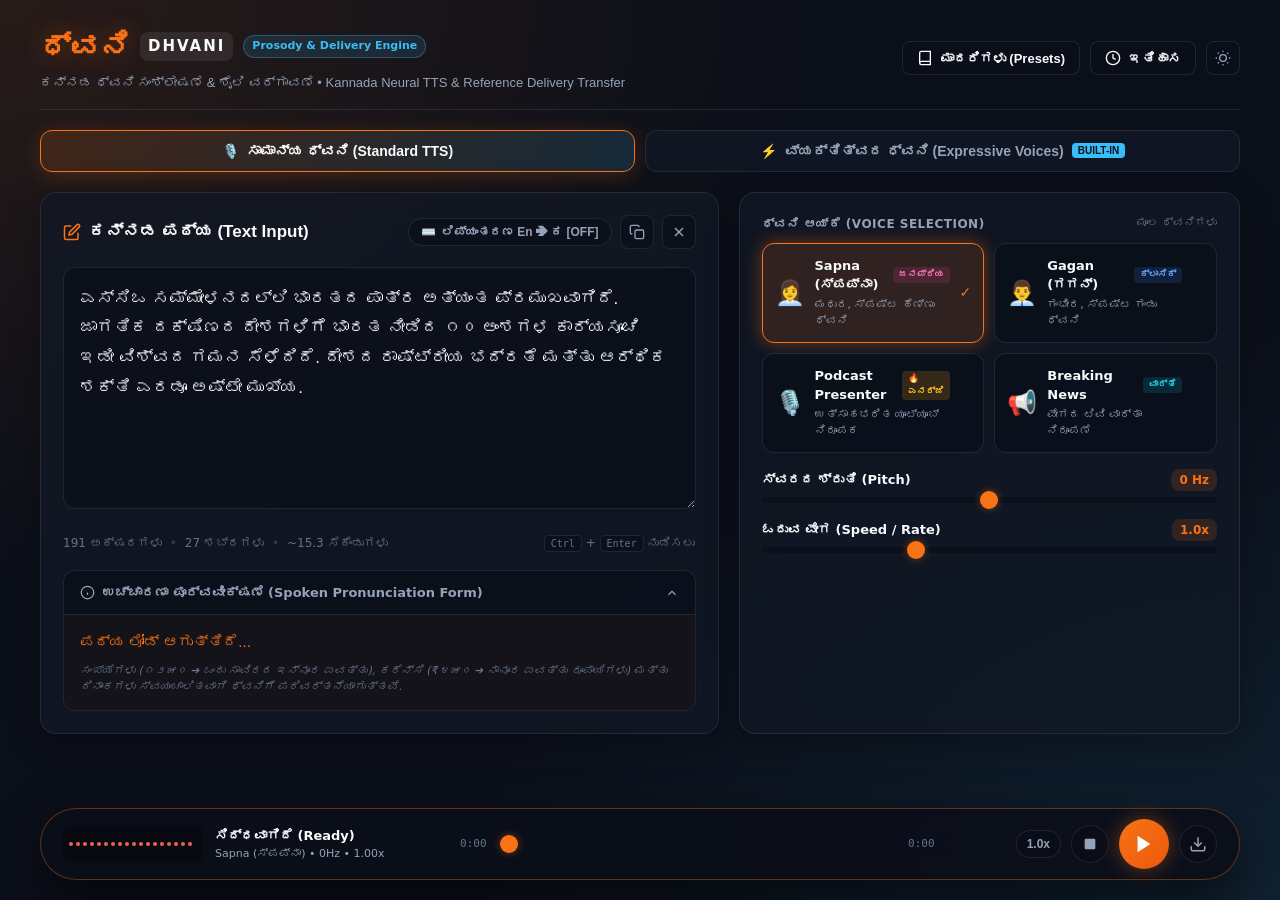
==== commit e6523fdd: "fix: improve expressive voice controls and audio analysis" ====
--- a/web/index.html
+++ b/web/index.html
@@ -7,7 +7,7 @@
     <link rel="preconnect" href="https://fonts.googleapis.com">
     <link rel="preconnect" href="https://fonts.gstatic.com" crossorigin>
     <link href="https://fonts.googleapis.com/css2?family=Plus+Jakarta+Sans:wght@400;500;600;700;800&family=Tiro+Kannada:ital@0;1&family=Noto+Sans+Kannada:wght@400;500;600;700;800&display=swap" rel="stylesheet">
-    <link rel="stylesheet" href="/styles.css">
+    <link rel="stylesheet" href="styles.css">
 </head>
 <body>
     <div class="app-container">
@@ -45,8 +45,8 @@
             </button>
             <button id="tabDeliveryTransfer" class="mode-tab">
                 <span class="tab-icon">⚡</span>
-                <span class="tab-label">ಶೈಲಿ ವರ್ಗಾವಣೆ (Delivery Style Transfer)</span>
-                <span class="tab-badge">ಹೊಸದು (New)</span>
+                <span class="tab-label">ವ್ಯಕ್ತಿತ್ವದ ಧ್ವನಿ (Expressive Voices)</span>
+                <span class="tab-badge">Built-in</span>
             </button>
         </div>
 
@@ -202,23 +202,22 @@
                 <div id="deliveryTransferPanel" class="mode-panel hidden">
                     <div class="delivery-hero-box">
                         <div class="hero-title">
-                            <span>⚡ ರೆಫರೆನ್ಸ್ ಶೈಲಿ ವರ್ಗಾವಣೆ (Delivery Prosody Transfer)</span>
+                            <span>⚡ ವ್ಯಕ್ತಿತ್ವದ ಧ್ವನಿ (Expressive Kannada Voices)</span>
                         </div>
                         <p class="hero-desc">
-                            ಯಾವುದೇ ಆಡಿಯೊ ಮಾದರಿಯನ್ನು (ತೆಲುಗು, ಇಂಗ್ಲಿಷ್, ಕನ್ನಡ, ಇತ್ಯಾದಿ) ಅಪ್‌ಲೋಡ್ ಮಾಡಿ. 
-                            ಸಿಸ್ಟಮ್ ಕೇವಲ ಅದರ <strong>ವೇಗ, ವಿರಾಮಗಳು (pauses), ಪಿಚ್ ಮೂವ್‌ಮೆಂಟ್ ಮತ್ತು ಎನರ್ಜಿ</strong>ಯನ್ನು ವಿಶ್ಲೇಷಿಸಿ, ನಿಮ್ಮ ಮೂಲ ಕನ್ನಡ ಧ್ವನಿಗೆ (Gagan/Sapna) ಅದೇ ಶೈಲಿಯನ್ನು ಅನ್ವಯಿಸುತ್ತದೆ.
+                            ಯಾವುದೇ ಫೈಲ್ ಅಪ್‌ಲೋಡ್ ಅಗತ್ಯವಿಲ್ಲ. Gagan ಅಥವಾ Sapna ಆಯ್ಕೆ ಮಾಡಿ; ಸ್ಟುಡಿಯೋ ಅವರ ಅಂತರ್ನಿರ್ಮಿತ ಕನ್ನಡ ನರ-ಧ್ವನಿಗೆ ಸ್ವಾಭಾವಿಕ ವೇಗ, ವಿರಾಮ ಮತ್ತು ಎನರ್ಜಿ ಹೊಂದಿಸುತ್ತದೆ.
                         </p>
                     </div>
 
                     <!-- Speaker Identity Selector (Strictly Gagan or Sapna) -->
                     <div class="section-block">
-                        <label class="section-label">👤 ಮೂಲ ಕನ್ನಡ ಧ್ವನಿ (Preserved Speaker Identity)</label>
+                        <label class="section-label">👤 ಅಂತರ್ನಿರ್ಮಿತ ಕನ್ನಡ ಧ್ವನಿ (Built-in Voice)</label>
                         <div class="identity-picker-row">
                             <button id="pickGaganBtn" class="identity-card active" data-voice="kn-IN-GaganNeural">
                                 <span class="id-icon">👨‍💼</span>
                                 <div class="id-text">
                                     <span class="id-name">Gagan (ಗಗನ್)</span>
-                                    <span class="id-sub">ಗಂಡು ಧ್ವನಿ • 100% ಮೂಲ ಕಂಠ</span>
+                                    <span class="id-sub">ಗಂಡು ಧ್ವನಿ • ಸ್ಪಷ್ಟ, ಉತ್ಸಾಹದ ವಾಚನ</span>
                                 </div>
                                 <span class="id-check">✓</span>
                             </button>
@@ -226,62 +225,17 @@
                                 <span class="id-icon">👩‍💼</span>
                                 <div class="id-text">
                                     <span class="id-name">Sapna (ಸ್ಪಪ್ನಾ)</span>
-                                    <span class="id-sub">ಹೆಣ್ಣು ಧ್ವನಿ • 100% ಮೂಲ ಕಂಠ</span>
+                                    <span class="id-sub">ಹೆಣ್ಣು ಧ್ವನಿ • ಮಧುರ, ಅಭಿವ್ಯಕ್ತಿಯ ವಾಚನ</span>
                                 </div>
                                 <span class="id-check">✓</span>
                             </button>
-                        </div>
-                    </div>
-
-                    <!-- Reference Audio Upload Dropzone -->
-                    <div class="section-block">
-                        <label class="section-label">🎙️ ಮಾದರಿ ಆಡಿಯೊ (Reference Speaking Style)</label>
-                        <div class="upload-dropzone" id="deliveryDropzone">
-                            <input type="file" id="deliveryAudioInput" accept="audio/*" class="file-input">
-                            <label for="deliveryAudioInput" class="upload-label">
-                                <svg width="22" height="22" viewBox="0 0 24 24" fill="none" stroke="currentColor" stroke-width="2"><path d="M21 15v4a2 2 0 0 1-2 2H5a2 2 0 0 1-2-2v-4"></path><polyline points="17 8 12 3 7 8"></polyline><line x1="12" y1="15" x2="12" y2="3"></line></svg>
-                                <span id="deliveryFileName">ಆಡಿಯೊ ಫೈಲ್ ಆಯ್ಕೆ ಮಾಡಿ (.wav / .mp3)</span>
-                            </label>
-                        </div>
-                    </div>
-
-                    <!-- Analyze Delivery Button -->
-                    <button id="analyzeDeliveryBtn" class="btn btn-analyze" disabled>
-                        <svg width="16" height="16" viewBox="0 0 24 24" fill="none" stroke="currentColor" stroke-width="2"><circle cx="11" cy="11" r="8"></circle><line x1="21" y1="21" x2="16.65" y2="16.65"></line></svg>
-                        <span>🔍 ಶೈಲಿ ವಿಶ್ಲೇಷಿಸಿ (Analyze Delivery Stats)</span>
-                    </button>
-
-                    <!-- Extracted Prosody Stats Cards -->
-                    <div id="deliveryStatsCard" class="stats-card-box hidden">
-                        <div class="stats-header">
-                            <span class="stats-badge">✓ ವಿಶ್ಲೇಷಿತ ಶೈಲಿ ಪ್ರೊಫೈಲ್</span>
-                            <span id="statsFilename" class="stats-meta">reference.mp3</span>
-                        </div>
-
-                        <div class="stats-grid">
-                            <div class="stat-pill">
-                                <span class="stat-lbl">⚡ ಮಾತನಾಡುವ ವೇಗ</span>
-                                <span id="statPace" class="stat-val">7.2 syl/s (+25%)</span>
-                            </div>
-                            <div class="stat-pill">
-                                <span class="stat-lbl">🎵 ಪಿಚ್ ರೇಂಜ್ / ಮೀಡಿಯನ್</span>
-                                <span id="statPitch" class="stat-val">176 Hz (8.4 st)</span>
-                            </div>
-                            <div class="stat-pill">
-                                <span class="stat-lbl">⏱️ ವಿರಾಮ ಮೀಡಿಯನ್</span>
-                                <span id="statPause" class="stat-val">150 ms (Short 73%)</span>
-                            </div>
-                            <div class="stat-pill">
-                                <span class="stat-lbl">🔥 ಡೈನಾಮಿಕ್ ಪಂಚ್</span>
-                                <span id="statPunch" class="stat-val">High (19.9 dB)</span>
-                            </div>
                         </div>
                     </div>
 
                     <!-- Generate Styled Audio Button -->
                     <button id="generateStyledBtn" class="btn btn-generate-styled">
                         <svg width="18" height="18" viewBox="0 0 24 24" fill="currentColor"><polygon points="5 3 19 12 5 21 5 3"></polygon></svg>
-                        <span>⚡ ಶೈಲಿಯೊಂದಿಗೆ ಸಂಶ್ಲೇಷಿಸಿ (Synthesize with Delivery)</span>
+                        <span>⚡ ವ್ಯಕ್ತಿತ್ವದ ಧ್ವನಿ ರಚಿಸಿ (Create Expressive Audio)</span>
                     </button>
 
                     <!-- A/B Comparison Switcher -->
@@ -382,6 +336,6 @@
         <div id="toast" class="toast hidden"></div>
     </div>
 
-    <script src="/app.js"></script>
+    <script src="app.js"></script>
 </body>
 </html>
--- a/web/styles.css
+++ b/web/styles.css
@@ -0,0 +1,1131 @@
+/* Dhvani Kannada TTS Web Studio Styles - Version 2.1 */
+:root {
+    --primary: #f97316;
+    --primary-hover: #ea580c;
+    --primary-light: rgba(249, 115, 22, 0.14);
+    --primary-glow: rgba(249, 115, 22, 0.4);
+    
+    --bg-main: #0b0f19;
+    --bg-card: rgba(18, 24, 38, 0.75);
+    --bg-card-hover: rgba(26, 34, 52, 0.9);
+    --bg-input: rgba(11, 15, 25, 0.7);
+    --border-color: rgba(255, 255, 255, 0.09);
+    --border-active: rgba(249, 115, 22, 0.55);
+    
+    --text-primary: #f8fafc;
+    --text-secondary: #94a3b8;
+    --text-muted: #64748b;
+    
+    --delivery-accent: #38bdf8;
+    --delivery-glow: rgba(56, 189, 248, 0.35);
+    
+    --radius-lg: 16px;
+    --radius-md: 12px;
+    --radius-sm: 8px;
+    --radius-full: 9999px;
+    
+    --font-sans: 'Plus Jakarta Sans', system-ui, -apple-system, sans-serif;
+    --font-kannada: 'Noto Sans Kannada', 'Tiro Kannada', 'Apple Kannada', sans-serif;
+}
+
+[data-theme="light"] {
+    --bg-main: #f8fafc;
+    --bg-card: rgba(255, 255, 255, 0.85);
+    --bg-card-hover: rgba(255, 255, 255, 0.98);
+    --bg-input: rgba(241, 245, 249, 0.8);
+    --border-color: rgba(0, 0, 0, 0.08);
+    --border-active: rgba(249, 115, 22, 0.6);
+    --text-primary: #0f172a;
+    --text-secondary: #475569;
+    --text-muted: #94a3b8;
+}
+
+* {
+    box-sizing: border-box;
+    margin: 0;
+    padding: 0;
+}
+
+body {
+    font-family: var(--font-sans);
+    background-color: var(--bg-main);
+    color: var(--text-primary);
+    min-height: 100vh;
+    background-image: 
+        radial-gradient(at 0% 0%, rgba(249, 115, 22, 0.12) 0px, transparent 45%),
+        radial-gradient(at 100% 100%, rgba(56, 189, 248, 0.1) 0px, transparent 45%);
+    background-attachment: fixed;
+    line-height: 1.5;
+    -webkit-font-smoothing: antialiased;
+    transition: background-color 0.3s ease, color 0.3s ease;
+}
+
+.app-container {
+    max-width: 1240px;
+    margin: 0 auto;
+    padding: 24px 20px 130px;
+}
+
+/* Header */
+.studio-header {
+    display: flex;
+    justify-content: space-between;
+    align-items: center;
+    margin-bottom: 20px;
+    padding-bottom: 16px;
+    border-bottom: 1px solid var(--border-color);
+}
+
+.brand-section {
+    display: flex;
+    flex-direction: column;
+    gap: 4px;
+}
+
+.logo-badge {
+    display: flex;
+    align-items: center;
+    gap: 10px;
+}
+
+.logo-kn {
+    font-family: var(--font-kannada);
+    font-size: 30px;
+    font-weight: 800;
+    color: var(--primary);
+    text-shadow: 0 0 24px var(--primary-glow);
+}
+
+.logo-en {
+    font-size: 15px;
+    font-weight: 800;
+    letter-spacing: 2px;
+    color: var(--text-primary);
+    background: rgba(255, 255, 255, 0.08);
+    padding: 3px 8px;
+    border-radius: var(--radius-sm);
+}
+
+.version-tag {
+    font-size: 11px;
+    font-weight: 700;
+    color: #38bdf8;
+    background: rgba(56, 189, 248, 0.12);
+    border: 1px solid rgba(56, 189, 248, 0.3);
+    padding: 2px 8px;
+    border-radius: var(--radius-full);
+}
+
+.brand-tagline {
+    font-size: 13px;
+    color: var(--text-secondary);
+    font-family: var(--font-kannada);
+}
+
+.header-actions {
+    display: flex;
+    align-items: center;
+    gap: 10px;
+}
+
+.btn {
+    display: inline-flex;
+    align-items: center;
+    gap: 8px;
+    padding: 8px 14px;
+    border-radius: var(--radius-sm);
+    font-size: 13px;
+    font-weight: 600;
+    cursor: pointer;
+    border: 1px solid var(--border-color);
+    background: var(--bg-input);
+    color: var(--text-primary);
+    transition: all 0.2s ease;
+}
+
+.btn-secondary:hover {
+    border-color: var(--border-active);
+    background: var(--bg-card-hover);
+}
+
+/* Mode Tabs */
+.mode-tabs-container {
+    display: flex;
+    gap: 10px;
+    margin-bottom: 20px;
+}
+
+.mode-tab {
+    flex: 1;
+    display: flex;
+    align-items: center;
+    justify-content: center;
+    gap: 8px;
+    padding: 12px 20px;
+    background: var(--bg-card);
+    border: 1.5px solid var(--border-color);
+    border-radius: var(--radius-md);
+    color: var(--text-secondary);
+    font-size: 14px;
+    font-weight: 700;
+    cursor: pointer;
+    transition: all 0.25s ease;
+    backdrop-filter: blur(12px);
+}
+
+.mode-tab:hover {
+    border-color: var(--border-active);
+    color: var(--text-primary);
+}
+
+.mode-tab.active {
+    background: linear-gradient(135deg, rgba(249, 115, 22, 0.15), rgba(56, 189, 248, 0.15));
+    border-color: var(--primary);
+    color: var(--text-primary);
+    box-shadow: 0 4px 20px rgba(249, 115, 22, 0.2);
+}
+
+.tab-badge {
+    font-size: 10px;
+    font-weight: 800;
+    background: #38bdf8;
+    color: #0b0f19;
+    padding: 2px 6px;
+    border-radius: 4px;
+    text-transform: uppercase;
+}
+
+/* Grid Layout */
+.studio-grid {
+    display: grid;
+    grid-template-columns: 1.15fr 0.85fr;
+    gap: 20px;
+}
+
+@media (max-width: 960px) {
+    .studio-grid {
+        grid-template-columns: 1fr;
+    }
+}
+
+/* Cards */
+.card {
+    background: var(--bg-card);
+    backdrop-filter: blur(16px);
+    -webkit-backdrop-filter: blur(16px);
+    border: 1px solid var(--border-color);
+    border-radius: var(--radius-lg);
+    padding: 22px;
+    box-shadow: 0 10px 35px rgba(0, 0, 0, 0.28);
+    display: flex;
+    flex-direction: column;
+    gap: 18px;
+}
+
+.card-header {
+    display: flex;
+    justify-content: space-between;
+    align-items: center;
+}
+
+.card-title {
+    display: flex;
+    align-items: center;
+    gap: 8px;
+    color: var(--text-primary);
+}
+
+.card-title h2 {
+    font-size: 17px;
+    font-weight: 700;
+    font-family: var(--font-kannada);
+}
+
+.card-title svg {
+    color: var(--primary);
+}
+
+.input-tools {
+    display: flex;
+    align-items: center;
+    gap: 8px;
+}
+
+.toggle-badge {
+    background: var(--bg-input);
+    border: 1px solid var(--border-color);
+    color: var(--text-secondary);
+    padding: 6px 12px;
+    border-radius: var(--radius-full);
+    font-size: 12px;
+    font-weight: 600;
+    cursor: pointer;
+    display: flex;
+    align-items: center;
+    gap: 6px;
+    transition: all 0.2s ease;
+}
+
+.toggle-badge.active {
+    background: rgba(34, 197, 94, 0.16);
+    border-color: rgba(34, 197, 94, 0.55);
+    color: #4ade80;
+    box-shadow: 0 0 10px rgba(34, 197, 94, 0.25);
+}
+
+.icon-btn {
+    background: var(--bg-input);
+    border: 1px solid var(--border-color);
+    color: var(--text-secondary);
+    width: 34px;
+    height: 34px;
+    border-radius: var(--radius-sm);
+    display: flex;
+    align-items: center;
+    justify-content: center;
+    cursor: pointer;
+    transition: all 0.2s ease;
+}
+
+.icon-btn:hover {
+    color: var(--text-primary);
+    border-color: var(--border-active);
+}
+
+/* Textarea */
+.textarea-wrapper {
+    position: relative;
+}
+
+#kannadaInput {
+    width: 100%;
+    min-height: 200px;
+    background: var(--bg-input);
+    border: 1px solid var(--border-color);
+    border-radius: var(--radius-md);
+    padding: 16px;
+    color: var(--text-primary);
+    font-family: var(--font-kannada);
+    font-size: 17px;
+    line-height: 1.75;
+    resize: vertical;
+    outline: none;
+    transition: border-color 0.2s ease, box-shadow 0.2s ease;
+}
+
+#kannadaInput:focus {
+    border-color: var(--primary);
+    box-shadow: 0 0 0 3px var(--primary-light);
+}
+
+.input-meta {
+    display: flex;
+    justify-content: space-between;
+    align-items: center;
+    font-size: 12px;
+    color: var(--text-muted);
+}
+
+.metrics-left {
+    display: flex;
+    align-items: center;
+    gap: 8px;
+}
+
+.dot-separator {
+    opacity: 0.4;
+}
+
+.shortcuts-hint kbd {
+    background: var(--bg-input);
+    border: 1px solid var(--border-color);
+    padding: 2px 6px;
+    border-radius: 4px;
+    font-size: 10px;
+    font-family: monospace;
+}
+
+/* Normalizer Accordion */
+.normalizer-accordion {
+    background: var(--bg-input);
+    border: 1px solid var(--border-color);
+    border-radius: var(--radius-md);
+    overflow: hidden;
+}
+
+.normalizer-accordion summary {
+    padding: 12px 16px;
+    font-size: 13px;
+    font-weight: 600;
+    color: var(--text-secondary);
+    cursor: pointer;
+    display: flex;
+    justify-content: space-between;
+    align-items: center;
+    list-style: none;
+    user-select: none;
+}
+
+.summary-title {
+    display: flex;
+    align-items: center;
+    gap: 8px;
+}
+
+.normalizer-accordion summary .chevron {
+    transition: transform 0.2s ease;
+}
+
+.normalizer-accordion[open] summary .chevron {
+    transform: rotate(180deg);
+}
+
+.normalizer-content-wrapper {
+    padding: 14px 16px;
+    border-top: 1px solid var(--border-color);
+    background: rgba(249, 115, 22, 0.04);
+    display: flex;
+    flex-direction: column;
+    gap: 8px;
+}
+
+.normalizer-content {
+    font-family: var(--font-kannada);
+    font-size: 15px;
+    color: var(--primary);
+    line-height: 1.7;
+    word-break: break-word;
+}
+
+.normalizer-tip {
+    font-size: 11px;
+    color: var(--text-muted);
+    font-style: italic;
+}
+
+/* Panels */
+.mode-panel {
+    display: flex;
+    flex-direction: column;
+    gap: 16px;
+}
+
+.section-block {
+    display: flex;
+    flex-direction: column;
+    gap: 10px;
+}
+
+.section-header-row {
+    display: flex;
+    justify-content: space-between;
+    align-items: center;
+}
+
+.section-label {
+    font-size: 12px;
+    font-weight: 700;
+    color: var(--text-secondary);
+    text-transform: uppercase;
+    letter-spacing: 0.5px;
+}
+
+.voice-count-badge {
+    font-size: 11px;
+    color: var(--text-muted);
+}
+
+.voice-grid {
+    display: grid;
+    grid-template-columns: repeat(2, 1fr);
+    gap: 10px;
+}
+
+@media (max-width: 600px) {
+    .voice-grid {
+        grid-template-columns: 1fr;
+    }
+}
+
+.voice-card {
+    background: var(--bg-input);
+    border: 1.5px solid var(--border-color);
+    border-radius: var(--radius-md);
+    padding: 12px;
+    display: flex;
+    align-items: center;
+    gap: 10px;
+    cursor: pointer;
+    position: relative;
+    transition: all 0.2s ease;
+}
+
+.voice-card:hover {
+    border-color: var(--border-active);
+    background: var(--bg-card-hover);
+}
+
+.voice-card.active {
+    border-color: var(--primary);
+    background: var(--primary-light);
+    box-shadow: 0 0 18px var(--primary-glow);
+}
+
+.voice-icon {
+    font-size: 24px;
+}
+
+.voice-details {
+    flex: 1;
+    display: flex;
+    flex-direction: column;
+    gap: 2px;
+}
+
+.voice-name-row {
+    display: flex;
+    align-items: center;
+    gap: 6px;
+}
+
+.voice-name {
+    font-size: 13px;
+    font-weight: 700;
+    color: var(--text-primary);
+}
+
+.tag-badge {
+    font-size: 9px;
+    font-weight: 700;
+    padding: 1px 6px;
+    border-radius: 4px;
+    text-transform: uppercase;
+}
+
+.tag-popular { background: rgba(236, 72, 153, 0.15); color: #f472b6; }
+.tag-classic { background: rgba(59, 130, 246, 0.15); color: #60a5fa; }
+.tag-fire { background: rgba(245, 158, 11, 0.18); color: #fbbf24; }
+.tag-news { background: rgba(6, 182, 212, 0.15); color: #22d3ee; }
+
+.voice-desc {
+    font-size: 11px;
+    color: var(--text-secondary);
+}
+
+.voice-check {
+    opacity: 0;
+    color: var(--primary);
+    font-weight: bold;
+    font-size: 14px;
+}
+
+.voice-card.active .voice-check {
+    opacity: 1;
+}
+
+/* ========================================== */
+/* DELIVERY STYLE TRANSFER STYLING           */
+/* ========================================== */
+.delivery-hero-box {
+    background: rgba(56, 189, 248, 0.08);
+    border: 1px solid rgba(56, 189, 248, 0.25);
+    border-radius: var(--radius-md);
+    padding: 14px;
+    display: flex;
+    flex-direction: column;
+    gap: 6px;
+}
+
+.hero-title {
+    font-size: 13px;
+    font-weight: 700;
+    color: #38bdf8;
+}
+
+.hero-desc {
+    font-size: 11.5px;
+    color: var(--text-secondary);
+    line-height: 1.6;
+}
+
+.identity-picker-row {
+    display: grid;
+    grid-template-columns: 1fr 1fr;
+    gap: 10px;
+}
+
+.identity-card {
+    background: var(--bg-input);
+    border: 1.5px solid var(--border-color);
+    border-radius: var(--radius-md);
+    padding: 12px;
+    display: flex;
+    align-items: center;
+    gap: 10px;
+    cursor: pointer;
+    text-align: left;
+    transition: all 0.2s ease;
+}
+
+.identity-card:hover {
+    border-color: rgba(56, 189, 248, 0.5);
+    background: var(--bg-card-hover);
+}
+
+.identity-card.active {
+    border-color: #38bdf8;
+    background: rgba(56, 189, 248, 0.12);
+    box-shadow: 0 0 16px var(--delivery-glow);
+}
+
+.id-icon {
+    font-size: 24px;
+}
+
+.id-text {
+    flex: 1;
+    display: flex;
+    flex-direction: column;
+    gap: 2px;
+}
+
+.id-name {
+    font-size: 13px;
+    font-weight: 700;
+    color: var(--text-primary);
+}
+
+.id-sub {
+    font-size: 10.5px;
+    color: var(--text-secondary);
+}
+
+.id-check {
+    opacity: 0;
+    color: #38bdf8;
+    font-weight: bold;
+}
+
+.identity-card.active .id-check {
+    opacity: 1;
+}
+
+/* Upload Dropzone */
+.upload-dropzone {
+    position: relative;
+    cursor: pointer;
+}
+
+.file-input {
+    display: none;
+}
+
+.upload-label {
+    display: flex;
+    align-items: center;
+    justify-content: center;
+    gap: 8px;
+    padding: 14px;
+    background: var(--bg-input);
+    border: 1px dashed rgba(56, 189, 248, 0.4);
+    border-radius: var(--radius-sm);
+    color: var(--text-primary);
+    font-size: 12px;
+    font-weight: 600;
+    cursor: pointer;
+    transition: all 0.2s ease;
+}
+
+.upload-label:hover {
+    border-color: #38bdf8;
+    background: rgba(56, 189, 248, 0.1);
+}
+
+.btn-analyze {
+    background: var(--bg-input);
+    border: 1px solid #38bdf8;
+    color: #38bdf8;
+    padding: 10px 14px;
+    border-radius: var(--radius-sm);
+    font-size: 13px;
+    font-weight: 700;
+    cursor: pointer;
+    display: flex;
+    align-items: center;
+    justify-content: center;
+    gap: 8px;
+    transition: all 0.2s ease;
+}
+
+.btn-analyze:hover:not(:disabled) {
+    background: rgba(56, 189, 248, 0.15);
+    box-shadow: 0 0 14px var(--delivery-glow);
+}
+
+.btn-analyze:disabled {
+    opacity: 0.5;
+    cursor: not-allowed;
+    border-color: var(--border-color);
+    color: var(--text-muted);
+}
+
+/* Stats Card Box */
+.stats-card-box {
+    background: var(--bg-input);
+    border: 1px solid rgba(56, 189, 248, 0.3);
+    border-radius: var(--radius-md);
+    padding: 14px;
+    display: flex;
+    flex-direction: column;
+    gap: 10px;
+}
+
+.stats-header {
+    display: flex;
+    justify-content: space-between;
+    align-items: center;
+    font-size: 11px;
+}
+
+.stats-badge {
+    color: #38bdf8;
+    font-weight: 700;
+}
+
+.stats-meta {
+    color: var(--text-muted);
+    font-family: monospace;
+}
+
+.stats-grid {
+    display: grid;
+    grid-template-columns: 1fr 1fr;
+    gap: 8px;
+}
+
+.stat-pill {
+    background: rgba(18, 24, 38, 0.8);
+    border: 1px solid var(--border-color);
+    border-radius: var(--radius-sm);
+    padding: 8px 10px;
+    display: flex;
+    flex-direction: column;
+    gap: 2px;
+}
+
+.stat-lbl {
+    font-size: 10px;
+    color: var(--text-muted);
+    font-weight: 600;
+}
+
+.stat-val {
+    font-size: 12px;
+    font-weight: 700;
+    color: #f8fafc;
+}
+
+.btn-generate-styled {
+    background: linear-gradient(135deg, #0284c7, #38bdf8);
+    color: #0b0f19;
+    border: none;
+    padding: 13px;
+    border-radius: var(--radius-sm);
+    font-size: 14px;
+    font-weight: 800;
+    cursor: pointer;
+    display: flex;
+    align-items: center;
+    justify-content: center;
+    gap: 8px;
+    box-shadow: 0 4px 18px rgba(56, 189, 248, 0.35);
+    transition: all 0.2s ease;
+}
+
+.btn-generate-styled:hover {
+    transform: translateY(-1px);
+    box-shadow: 0 6px 24px rgba(56, 189, 248, 0.5);
+}
+
+/* A/B Compare Box */
+.ab-compare-box {
+    background: rgba(18, 24, 38, 0.6);
+    border: 1px solid var(--border-color);
+    border-radius: var(--radius-md);
+    padding: 12px;
+    display: flex;
+    flex-direction: column;
+    gap: 8px;
+}
+
+.ab-title {
+    font-size: 11px;
+    font-weight: 700;
+    color: var(--text-secondary);
+}
+
+.ab-btn-row {
+    display: grid;
+    grid-template-columns: 1fr 1fr;
+    gap: 8px;
+}
+
+.btn-ab {
+    background: var(--bg-input);
+    border: 1px solid var(--border-color);
+    color: var(--text-secondary);
+    padding: 8px;
+    border-radius: var(--radius-sm);
+    font-size: 12px;
+    font-weight: 700;
+    cursor: pointer;
+    transition: all 0.2s ease;
+}
+
+.btn-ab:hover {
+    border-color: var(--border-active);
+    color: var(--text-primary);
+}
+
+.btn-ab.active {
+    background: rgba(56, 189, 248, 0.2);
+    border-color: #38bdf8;
+    color: #38bdf8;
+}
+
+/* Sliders */
+.sliders-block {
+    gap: 16px;
+}
+
+.slider-row {
+    display: flex;
+    flex-direction: column;
+    gap: 6px;
+}
+
+.slider-header {
+    display: flex;
+    justify-content: space-between;
+    align-items: center;
+}
+
+.slider-title {
+    font-size: 13px;
+    font-weight: 600;
+    color: var(--text-primary);
+}
+
+.slider-badge {
+    font-size: 12px;
+    font-weight: 700;
+    color: var(--primary);
+    background: var(--primary-light);
+    padding: 2px 8px;
+    border-radius: var(--radius-sm);
+}
+
+input[type="range"] {
+    -webkit-appearance: none;
+    width: 100%;
+    height: 6px;
+    background: var(--bg-input);
+    border-radius: 3px;
+    outline: none;
+}
+
+input[type="range"]::-webkit-slider-thumb {
+    -webkit-appearance: none;
+    width: 18px;
+    height: 18px;
+    border-radius: 50%;
+    background: var(--primary);
+    cursor: pointer;
+    box-shadow: 0 0 8px var(--primary-glow);
+    transition: transform 0.1s ease;
+}
+
+input[type="range"]::-webkit-slider-thumb:hover {
+    transform: scale(1.15);
+}
+
+/* Floating Player Bar */
+.player-bar {
+    position: fixed;
+    bottom: 20px;
+    left: 50%;
+    transform: translateX(-50%);
+    width: calc(100% - 40px);
+    max-width: 1200px;
+    background: rgba(11, 15, 25, 0.92);
+    backdrop-filter: blur(20px);
+    -webkit-backdrop-filter: blur(20px);
+    border: 1px solid rgba(249, 115, 22, 0.35);
+    border-radius: var(--radius-full);
+    padding: 10px 22px;
+    display: flex;
+    align-items: center;
+    justify-content: space-between;
+    gap: 16px;
+    box-shadow: 0 20px 50px rgba(0, 0, 0, 0.55);
+    z-index: 100;
+}
+
+.player-left {
+    display: flex;
+    align-items: center;
+    gap: 12px;
+    min-width: 240px;
+}
+
+#waveformCanvas {
+    background: rgba(0, 0, 0, 0.25);
+    border-radius: var(--radius-sm);
+}
+
+.playback-status {
+    font-size: 13px;
+    font-weight: 700;
+    color: var(--text-primary);
+}
+
+.playback-voice {
+    font-size: 11px;
+    color: var(--text-secondary);
+}
+
+.player-center {
+    flex: 1;
+    max-width: 480px;
+}
+
+.scrubber-container {
+    display: flex;
+    align-items: center;
+    gap: 8px;
+}
+
+.time-label {
+    font-size: 11px;
+    font-family: monospace;
+    color: var(--text-muted);
+    min-width: 32px;
+}
+
+.progress-slider {
+    flex: 1;
+}
+
+.player-right {
+    display: flex;
+    align-items: center;
+    gap: 10px;
+}
+
+.control-btn {
+    border: none;
+    outline: none;
+    cursor: pointer;
+    display: flex;
+    align-items: center;
+    justify-content: center;
+    transition: all 0.2s ease;
+}
+
+.speed-toggle-btn {
+    background: var(--bg-input);
+    border: 1px solid var(--border-color);
+    color: var(--text-secondary);
+    padding: 6px 10px;
+    border-radius: var(--radius-full);
+    font-size: 12px;
+    font-weight: 700;
+}
+
+.icon-circle {
+    width: 38px;
+    height: 38px;
+    border-radius: 50%;
+    background: var(--bg-input);
+    border: 1px solid var(--border-color);
+    color: var(--text-secondary);
+}
+
+.icon-circle:hover {
+    color: var(--text-primary);
+    border-color: var(--border-active);
+}
+
+.btn-danger:hover {
+    color: #ef4444;
+    border-color: #ef4444;
+}
+
+.btn-accent:hover {
+    color: var(--primary);
+    border-color: var(--primary);
+}
+
+.play-btn {
+    width: 50px;
+    height: 50px;
+    border-radius: 50%;
+    background: linear-gradient(135deg, var(--primary), #ea580c);
+    color: white;
+    box-shadow: 0 0 20px var(--primary-glow);
+}
+
+.play-btn:hover {
+    transform: scale(1.06);
+    box-shadow: 0 0 25px var(--primary-glow);
+}
+
+/* Spinner */
+.spinner {
+    width: 20px;
+    height: 20px;
+    border: 3px solid rgba(255, 255, 255, 0.3);
+    border-top-color: white;
+    border-radius: 50%;
+    animation: spin 0.8s linear infinite;
+}
+
+@keyframes spin {
+    to { transform: rotate(360deg); }
+}
+
+/* Modals */
+.modal-backdrop {
+    position: fixed;
+    top: 0;
+    left: 0;
+    width: 100%;
+    height: 100%;
+    background: rgba(0, 0, 0, 0.7);
+    backdrop-filter: blur(8px);
+    display: flex;
+    align-items: center;
+    justify-content: center;
+    z-index: 200;
+    padding: 20px;
+}
+
+.modal-dialog {
+    width: 100%;
+    max-width: 680px;
+    max-height: 80vh;
+    background: var(--bg-main);
+    border: 1px solid var(--border-color);
+    border-radius: var(--radius-lg);
+    box-shadow: 0 25px 60px rgba(0, 0, 0, 0.6);
+    display: flex;
+    flex-direction: column;
+    overflow: hidden;
+}
+
+.modal-header {
+    padding: 16px 20px;
+    display: flex;
+    justify-content: space-between;
+    align-items: center;
+    border-bottom: 1px solid var(--border-color);
+}
+
+.modal-header h3 {
+    font-size: 16px;
+    font-weight: 700;
+    font-family: var(--font-kannada);
+}
+
+.modal-categories {
+    padding: 12px 20px;
+    display: flex;
+    gap: 8px;
+    overflow-x: auto;
+    border-bottom: 1px solid var(--border-color);
+    background: rgba(15, 23, 42, 0.5);
+}
+
+.category-pill {
+    background: var(--bg-input);
+    border: 1px solid var(--border-color);
+    color: var(--text-secondary);
+    padding: 6px 12px;
+    border-radius: var(--radius-full);
+    font-size: 12px;
+    font-weight: 600;
+    cursor: pointer;
+    white-space: nowrap;
+    transition: all 0.2s ease;
+}
+
+.category-pill:hover {
+    color: var(--text-primary);
+    border-color: var(--border-active);
+}
+
+.category-pill.active {
+    background: var(--primary);
+    border-color: var(--primary);
+    color: white;
+}
+
+.modal-list, .history-list {
+    padding: 16px 20px;
+    overflow-y: auto;
+    display: flex;
+    flex-direction: column;
+    gap: 10px;
+}
+
+.sample-item, .history-item {
+    background: var(--bg-input);
+    border: 1px solid var(--border-color);
+    border-radius: var(--radius-md);
+    padding: 14px;
+    cursor: pointer;
+    transition: all 0.2s ease;
+}
+
+.sample-item:hover, .history-item:hover {
+    border-color: var(--border-active);
+    background: var(--bg-card-hover);
+    transform: translateY(-1px);
+}
+
+.sample-title, .history-title {
+    font-size: 13px;
+    font-weight: 700;
+    color: var(--primary);
+    margin-bottom: 4px;
+}
+
+.sample-text, .history-text {
+    font-size: 13px;
+    font-family: var(--font-kannada);
+    color: var(--text-secondary);
+    line-height: 1.6;
+}
+
+/* Toast */
+.toast {
+    position: fixed;
+    bottom: 90px;
+    left: 50%;
+    transform: translateX(-50%);
+    background: rgba(15, 23, 42, 0.95);
+    border: 1px solid var(--primary);
+    color: white;
+    padding: 10px 20px;
+    border-radius: var(--radius-full);
+    font-size: 13px;
+    font-weight: 600;
+    box-shadow: 0 10px 30px rgba(0, 0, 0, 0.5);
+    z-index: 300;
+    pointer-events: none;
+    transition: opacity 0.3s ease;
+}
+
+.hidden {
+    display: none !important;
+}
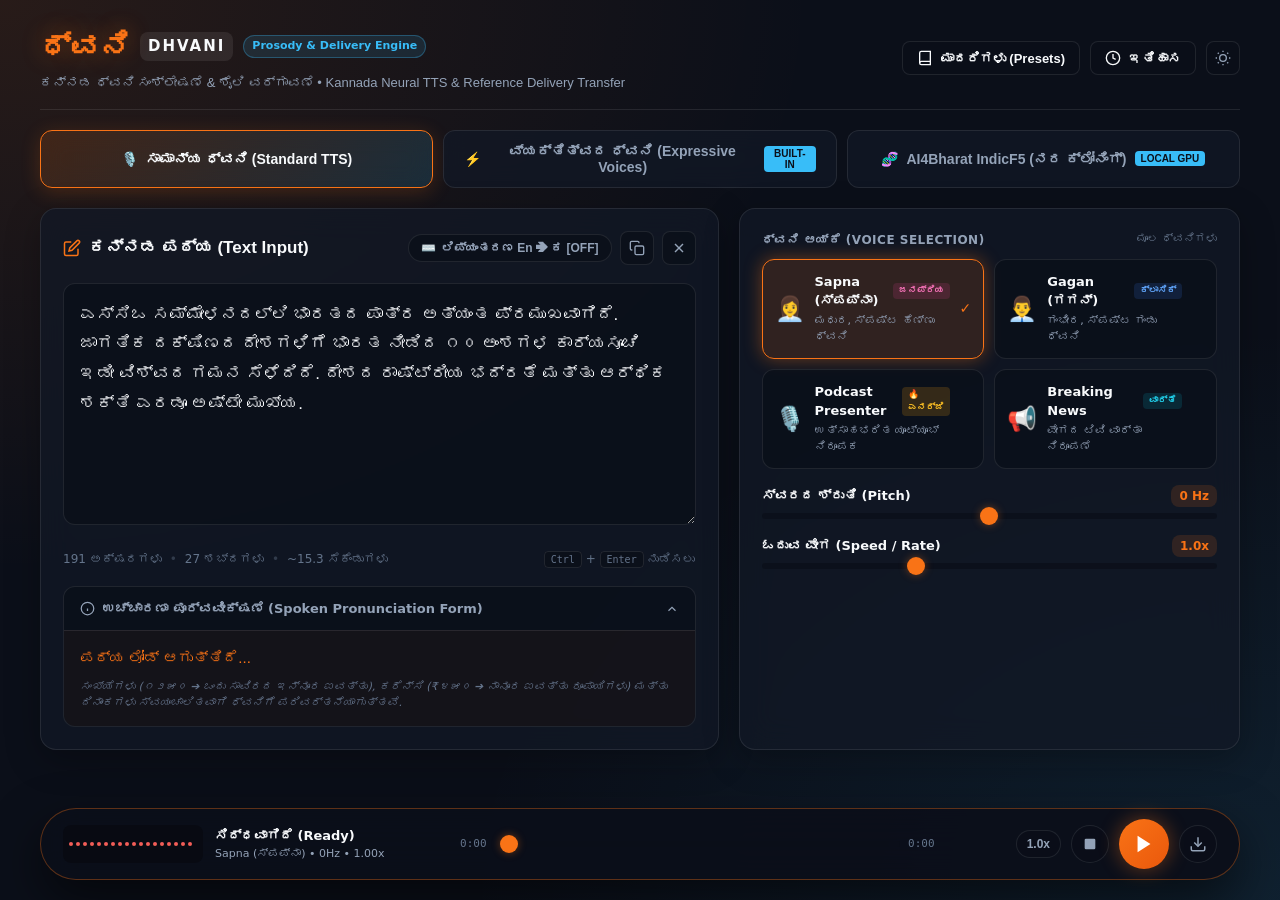
==== commit 0bb00fea: "feat(indic-f5): integrate AI4Bharat/IndicF5 zero-shot neural voice cloning with local GPU accelerati" ====
--- a/web/index.html
+++ b/web/index.html
@@ -48,6 +48,11 @@
                 <span class="tab-label">ವ್ಯಕ್ತಿತ್ವದ ಧ್ವನಿ (Expressive Voices)</span>
                 <span class="tab-badge">Built-in</span>
             </button>
+            <button id="tabIndicF5" class="mode-tab">
+                <span class="tab-icon">🧬</span>
+                <span class="tab-label">AI4Bharat IndicF5 (ನರ ಕ್ಲೋನಿಂಗ್)</span>
+                <span class="tab-badge" id="indicF5DeviceBadge">Local GPU</span>
+            </button>
         </div>
 
         <!-- Main Studio Grid -->
@@ -252,6 +257,53 @@
                     </div>
                 </div>
 
+                <!-- ========================================== -->
+                <!-- MODE 3: AI4BHARAT INDICF5 CLONING PANEL    -->
+                <!-- ========================================== -->
+                <div id="indicF5Panel" class="mode-panel hidden">
+                    <div class="delivery-hero-box">
+                        <div class="hero-title">
+                            <span>🧬 AI4Bharat IndicF5 (Zero-Shot Neural Cloning)</span>
+                        </div>
+                        <p class="hero-desc">
+                            ಐಐಟಿ ಮದ್ರಾಸ್‌ನ IndicF5 ನರ-ಮಾದರಿ (Flow-Matching Diffusion). ಯಾವುದೇ ರೆಫರೆನ್ಸ್ ಆಡಿಯೊ ನೀಡಿ ನೈಜ ಧ್ವನಿಯನ್ನು ಕನ್ನಡಕ್ಕೆ ಕ್ಲೋನ್ ಮಾಡಿ (100% ಲೋಕಲ್, No Colab).
+                        </p>
+                    </div>
+
+                    <div class="section-block">
+                        <label class="section-label">🎙️ ರೆಫರೆನ್ಸ್ ಆಡಿಯೊ (Reference Voice Clip)</label>
+                        <div class="dropzone-box" id="f5AudioDropzone">
+                            <input type="file" id="f5AudioFileInput" accept="audio/*" class="hidden">
+                            <div class="dropzone-content" id="f5DropzonePrompt">
+                                <div class="dropzone-icon">📁</div>
+                                <div class="dropzone-text">
+                                    <span class="main-drop-text">ರೆಫರೆನ್ಸ್ ಆಡಿಯೊ ಅಪ್‌ಲೋಡ್ ಮಾಡಿ ಅಥವಾ ಡ್ರ್ಯಾಗ್ ಮಾಡಿ</span>
+                                    <span class="sub-drop-text">MP3, WAV, M4A (5-15 ಸೆಕೆಂಡುಗಳ ಸ್ಪಷ್ಟ ಧ್ವನಿ ಮಾದರಿ)</span>
+                                </div>
+                            </div>
+                            <div class="dropzone-loaded hidden" id="f5LoadedBox">
+                                <div class="loaded-icon">🎵</div>
+                                <div class="loaded-info">
+                                    <span id="f5LoadedFilename" class="loaded-name">reference.mp3</span>
+                                    <span id="f5LoadedMeta" class="loaded-size">ಕ್ಲಿಪ್ ಲೋಡ್ ಆಗಿದೆ</span>
+                                </div>
+                                <button id="f5RemoveAudioBtn" class="icon-btn" title="Remove Audio">✕</button>
+                            </div>
+                        </div>
+                    </div>
+
+                    <div class="section-block">
+                        <label class="section-label">📝 ರೆಫರೆನ್ಸ್ ಪಠ್ಯ (Reference Transcript - Optional)</label>
+                        <input type="text" id="f5TranscriptInput" class="custom-input" placeholder="ಆಡಿಯೊದಲ್ಲಿರುವ ಪಠ್ಯ (ಉದಾ: ನಮಸ್ಕಾರ, ಎಲ್ಲರಿಗೂ ಸ್ವಾಗತ...)">
+                    </div>
+
+                    <!-- Generate Button -->
+                    <button id="generateF5Btn" class="btn btn-generate-styled">
+                        <svg width="18" height="18" viewBox="0 0 24 24" fill="currentColor"><polygon points="5 3 19 12 5 21 5 3"></polygon></svg>
+                        <span>🧬 IndicF5 ಧ್ವನಿ ತಯಾರಿಸಿ (Generate IndicF5 Speech)</span>
+                    </button>
+                </div>
+
             </section>
         </main>
 
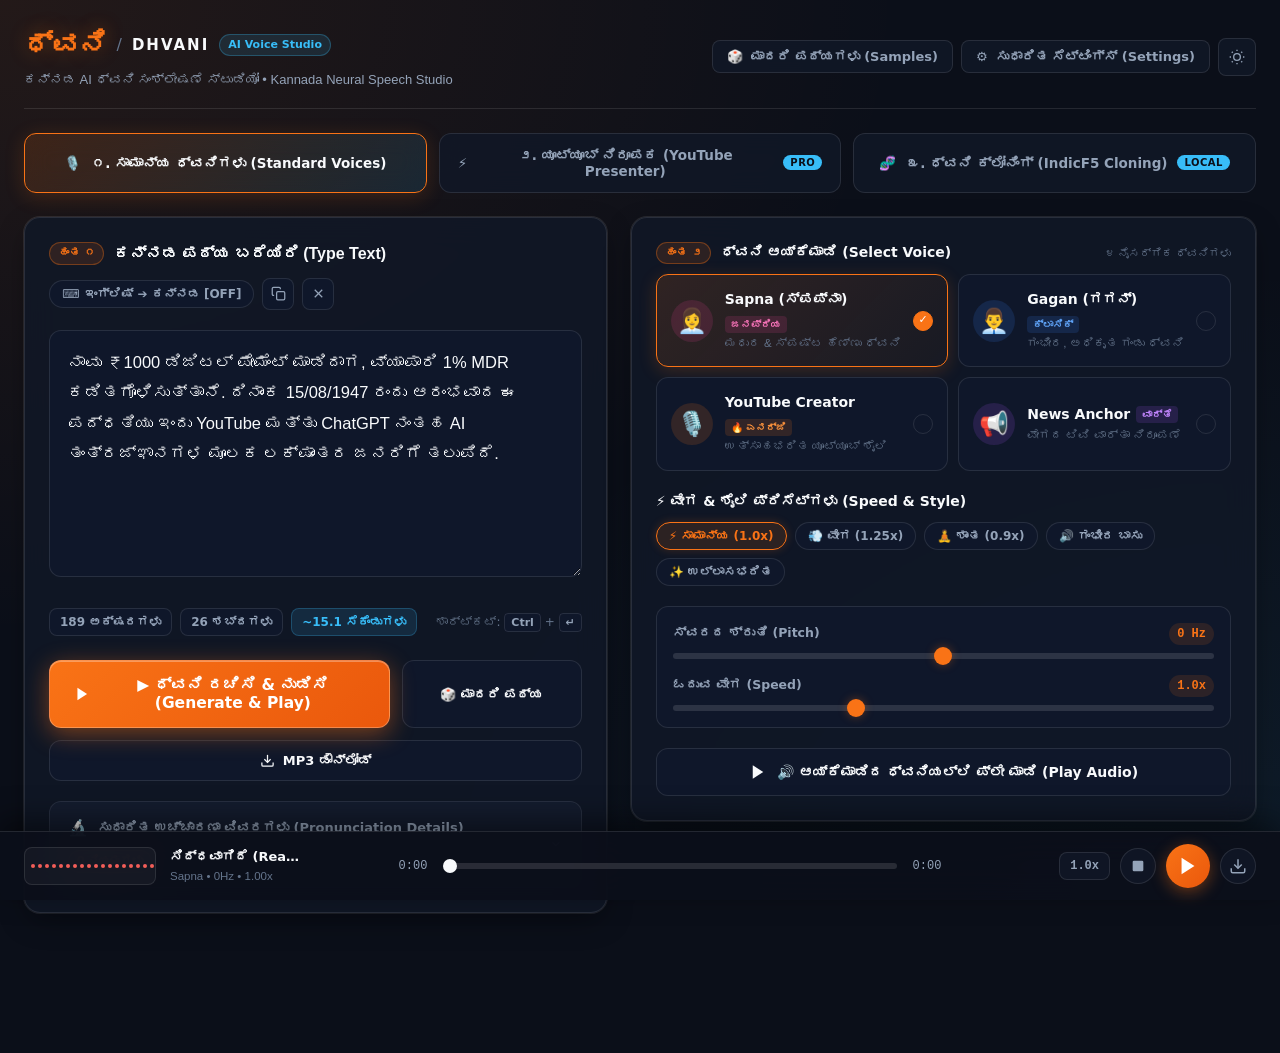
==== commit 1158f971: "feat(studio): deliver complete Kannada Pronunciation Engine v3.0, Expressive Delivery prosody, and m" ====
--- a/web/index.html
+++ b/web/index.html
@@ -7,278 +7,401 @@
     <link rel="preconnect" href="https://fonts.googleapis.com">
     <link rel="preconnect" href="https://fonts.gstatic.com" crossorigin>
     <link href="https://fonts.googleapis.com/css2?family=Plus+Jakarta+Sans:wght@400;500;600;700;800&family=Tiro+Kannada:ital@0;1&family=Noto+Sans+Kannada:wght@400;500;600;700;800&display=swap" rel="stylesheet">
-    <link rel="stylesheet" href="styles.css">
+    <link rel="stylesheet" href="styles.css?v=3.2">
 </head>
 <body>
     <div class="app-container">
-        <!-- Header -->
+        
+        <!-- Top Navigation Header -->
         <header class="studio-header">
             <div class="brand-section">
-                <div class="logo-badge">
+                <div class="logo-row">
                     <span class="logo-kn">ಧ್ವನಿ</span>
+                    <span class="logo-divider">/</span>
                     <span class="logo-en">DHVANI</span>
-                    <span class="version-tag">Prosody & Delivery Engine</span>
-                </div>
-                <p class="brand-tagline">ಕನ್ನಡ ಧ್ವನಿ ಸಂಶ್ಲೇಷಣೆ & ಶೈಲಿ ವರ್ಗಾವಣೆ • Kannada Neural TTS & Reference Delivery Transfer</p>
+                    <span class="version-tag">AI Voice Studio</span>
+                </div>
+                <p class="brand-tagline">ಕನ್ನಡ AI ಧ್ವನಿ ಸಂಶ್ಲೇಷಣೆ ಸ್ಟುಡಿಯೋ • Kannada Neural Speech Studio</p>
             </div>
             
             <div class="header-actions">
-                <button id="openPresetsBtn" class="btn btn-secondary" title="ಮಾದರಿ ಪಠ್ಯಗಳು (Ctrl+K)">
-                    <svg width="16" height="16" viewBox="0 0 24 24" fill="none" stroke="currentColor" stroke-width="2"><path d="M4 19.5A2.5 2.5 0 0 1 6.5 17H20"></path><path d="M6.5 2H20v20H6.5A2.5 2.5 0 0 1 4 19.5v-15A2.5 2.5 0 0 1 6.5 2z"></path></svg>
-                    <span>ಮಾದರಿಗಳು (Presets)</span>
-                </button>
-                <button id="openHistoryBtn" class="btn btn-secondary" title="ಇತಿಹಾಸ (History)">
-                    <svg width="16" height="16" viewBox="0 0 24 24" fill="none" stroke="currentColor" stroke-width="2"><circle cx="12" cy="12" r="10"></circle><polyline points="12 6 12 12 16 14"></polyline></svg>
-                    <span>ಇತಿಹಾಸ</span>
-                </button>
-                <button id="themeToggleBtn" class="icon-btn" title="Toggle Theme">
+                <button id="openPresetsBtn" class="btn btn-nav" title="ಮಾದರಿ ಪಠ್ಯಗಳು (Sample Texts)">
+                    <span class="nav-icon">🎲</span>
+                    <span>ಮಾದರಿ ಪಠ್ಯಗಳು (Samples)</span>
+                </button>
+                <button id="openDictBtn" class="btn btn-nav" title="ಸುಧಾರಿತ ಉಚ್ಚಾರಣಾ ನಿಘಂಟು">
+                    <span class="nav-icon">⚙️</span>
+                    <span>ಸುಧಾರಿತ ಸೆಟ್ಟಿಂಗ್ಸ್ (Settings)</span>
+                </button>
+                <button id="themeToggleBtn" class="icon-btn" title="Toggle Dark/Light Theme">
                     <svg id="themeIcon" width="16" height="16" viewBox="0 0 24 24" fill="none" stroke="currentColor" stroke-width="2"><circle cx="12" cy="12" r="5"></circle><line x1="12" y1="1" x2="12" y2="3"></line><line x1="12" y1="21" x2="12" y2="23"></line><line x1="4.22" y1="4.22" x2="5.64" y2="5.64"></line><line x1="18.36" y1="18.36" x2="19.78" y2="19.78"></line><line x1="1" y1="12" x2="3" y2="12"></line><line x1="21" y1="12" x2="23" y2="12"></line><line x1="4.22" y1="19.78" x2="5.64" y2="18.36"></line><line x1="18.36" y1="5.64" x2="19.78" y2="4.22"></line></svg>
                 </button>
             </div>
         </header>
 
-        <!-- Studio Mode Switcher Tabs -->
-        <div class="mode-tabs-container">
+        <!-- Segmented Mode Switcher Tabs -->
+        <nav class="mode-tabs-container">
             <button id="tabNormalTTS" class="mode-tab active">
                 <span class="tab-icon">🎙️</span>
-                <span class="tab-label">ಸಾಮಾನ್ಯ ಧ್ವನಿ (Standard TTS)</span>
+                <span class="tab-label">೧. ಸಾಮಾನ್ಯ ಧ್ವನಿಗಳು (Standard Voices)</span>
             </button>
             <button id="tabDeliveryTransfer" class="mode-tab">
                 <span class="tab-icon">⚡</span>
-                <span class="tab-label">ವ್ಯಕ್ತಿತ್ವದ ಧ್ವನಿ (Expressive Voices)</span>
-                <span class="tab-badge">Built-in</span>
+                <span class="tab-label">೨. ಯೂಟ್ಯೂಬ್ ನಿರೂಪಕ (YouTube Presenter)</span>
+                <span class="tab-badge">Pro</span>
             </button>
             <button id="tabIndicF5" class="mode-tab">
                 <span class="tab-icon">🧬</span>
-                <span class="tab-label">AI4Bharat IndicF5 (ನರ ಕ್ಲೋನಿಂಗ್)</span>
-                <span class="tab-badge" id="indicF5DeviceBadge">Local GPU</span>
+                <span class="tab-label">೩. ಧ್ವನಿ ಕ್ಲೋನಿಂಗ್ (IndicF5 Cloning)</span>
+                <span class="tab-badge" id="indicF5DeviceBadge">Local</span>
             </button>
-        </div>
-
-        <!-- Main Studio Grid -->
+        </nav>
+
+        <!-- Main Workspace 2-Column Grid -->
         <main class="studio-grid">
-            <!-- Left Column: Input, Phonetics & Normalizer -->
-            <section class="card input-card">
-                <div class="card-header">
-                    <div class="card-title">
-                        <svg width="18" height="18" viewBox="0 0 24 24" fill="none" stroke="currentColor" stroke-width="2"><path d="M11 4H4a2 2 0 0 0-2 2v14a2 2 0 0 0 2 2h14a2 2 0 0 0 2-2v-7"></path><path d="M18.5 2.5a2.121 2.121 0 0 1 3 3L12 15l-4 1 1-4 9.5-9.5z"></path></svg>
-                        <h2>ಕನ್ನಡ ಪಠ್ಯ (Text Input)</h2>
+            
+            <!-- LEFT COLUMN: Step 1 - Text Input & Generate Action -->
+            <section class="card editor-card">
+                <div class="card-top-bar">
+                    <div class="card-heading">
+                        <span class="heading-step">ಹಂತ ೧</span>
+                        <h2>ಕನ್ನಡ ಪಠ್ಯ ಬರೆಯಿರಿ (Type Text)</h2>
                     </div>
                     
-                    <div class="input-tools">
-                        <button id="translitToggleBtn" class="toggle-badge" title="Type in English (namaskara) to automatically get Kannada (ನಮಸ್ಕಾರ)">
-                            <span class="toggle-icon">⌨️</span>
-                            <span id="translitLabel">ಲಿಪ್ಯಂತರಣ En ➔ ಕ [OFF]</span>
+                    <div class="editor-quick-tools">
+                        <button id="translitToggleBtn" class="tool-pill" title="Type English like 'namaskara' to convert to Kannada">
+                            <span class="pill-icon">⌨️</span>
+                            <span id="translitLabel">ಇಂಗ್ಲಿಷ್ ➔ ಕನ್ನಡ [OFF]</span>
                         </button>
-                        <button id="copyTextBtn" class="icon-btn" title="Copy text">
-                            <svg width="16" height="16" viewBox="0 0 24 24" fill="none" stroke="currentColor" stroke-width="2"><rect x="9" y="9" width="13" height="13" rx="2" ry="2"></rect><path d="M5 15H4a2 2 0 0 1-2-2V4a2 2 0 0 1 2-2h9a2 2 0 0 1 2 2v1"></path></svg>
+                        <button id="copyTextBtn" class="tool-icon-btn" title="Copy text">
+                            <svg width="15" height="15" viewBox="0 0 24 24" fill="none" stroke="currentColor" stroke-width="2"><rect x="9" y="9" width="13" height="13" rx="2" ry="2"></rect><path d="M5 15H4a2 2 0 0 1-2-2V4a2 2 0 0 1 2-2h9a2 2 0 0 1 2 2v1"></path></svg>
                         </button>
-                        <button id="clearTextBtn" class="icon-btn" title="Clear text">
-                            <svg width="16" height="16" viewBox="0 0 24 24" fill="none" stroke="currentColor" stroke-width="2"><line x1="18" y1="6" x2="6" y2="18"></line><line x1="6" y1="6" x2="18" y2="18"></line></svg>
+                        <button id="clearTextBtn" class="tool-icon-btn" title="Clear text">
+                            <svg width="15" height="15" viewBox="0 0 24 24" fill="none" stroke="currentColor" stroke-width="2"><line x1="18" y1="6" x2="6" y2="18"></line><line x1="6" y1="6" x2="18" y2="18"></line></svg>
                         </button>
                     </div>
                 </div>
 
-                <div class="textarea-wrapper">
-                    <textarea id="kannadaInput" placeholder="ಇಲ್ಲಿ ಕನ್ನಡದಲ್ಲಿ ಪಠ್ಯ ಬರೆಯಿರಿ ಅಥವಾ ಇಂಗ್ಲಿಷ್‌ನಲ್ಲಿ 'namaskara' ಎಂದು ಟೈಪ್ ಮಾಡಿ..." rows="7">ಎಸ್‌ಸಿಒ ಸಮ್ಮೇಳನದಲ್ಲಿ ಭಾರತದ ಪಾತ್ರ ಅತ್ಯಂತ ಪ್ರಮುಖವಾಗಿದೆ. ಜಾಗತಿಕ ದಕ್ಷಿಣದ ದೇಶಗಳಿಗೆ ಭಾರತ ನೀಡಿದ ೧೦ ಅಂಶಗಳ ಕಾರ್ಯಸೂಚಿ ಇಡೀ ವಿಶ್ವದ ಗಮನ ಸೆಳೆದಿದೆ. ದೇಶದ ರಾಷ್ಟ್ರೀಯ ಭದ್ರತೆ ಮತ್ತು ಆರ್ಥಿಕ ಶಕ್ತಿ ಎರಡೂ ಅಷ್ಟೇ ಮುಖ್ಯ.</textarea>
-                </div>
-
-                <div class="input-meta">
-                    <div class="metrics-left">
-                        <span id="charCount">0 ಅಕ್ಷರಗಳು</span>
-                        <span class="dot-separator">•</span>
-                        <span id="wordCount">0 ಶಬ್ದಗಳು</span>
-                        <span class="dot-separator">•</span>
-                        <span id="estimatedDuration">~0.0 ಸೆಕೆಂಡುಗಳು</span>
-                    </div>
-                    <div class="shortcuts-hint">
-                        <kbd>Ctrl</kbd> + <kbd>Enter</kbd> ನುಡಿಸಲು
-                    </div>
-                </div>
-
-                <!-- Live Normalizer Accordion -->
-                <details class="normalizer-accordion" open>
-                    <summary>
-                        <div class="summary-title">
-                            <svg width="15" height="15" viewBox="0 0 24 24" fill="none" stroke="currentColor" stroke-width="2"><circle cx="12" cy="12" r="10"></circle><line x1="12" y1="16" x2="12" y2="12"></line><line x1="12" y1="8" x2="12.01" y2="8"></line></svg>
-                            <span>ಉಚ್ಚಾರಣಾ ಪೂರ್ವವೀಕ್ಷಣೆ (Spoken Pronunciation Form)</span>
-                        </div>
-                        <svg class="chevron" width="14" height="14" viewBox="0 0 24 24" fill="none" stroke="currentColor" stroke-width="2"><polyline points="6 9 12 15 18 9"></polyline></svg>
+                <!-- Textarea Editor -->
+                <div class="editor-body">
+                    <textarea id="kannadaInput" placeholder="ಇಲ್ಲಿ ಕನ್ನಡದಲ್ಲಿ ಪಠ್ಯವನ್ನು ಬರೆಯಿರಿ ಅಥವಾ ಪೇಸ್ಟ್ ಮಾಡಿ..." rows="7">ನಾವು ₹1000 ಡಿಜಿಟಲ್ ಪೇಮೆಂಟ್ ಮಾಡಿದಾಗ, ವ್ಯಾಪಾರಿ 1% MDR ಕಡಿತಗೊಳಿಸುತ್ತಾನೆ. ದಿನಾಂಕ 15/08/1947 ರಂದು ಆರಂಭವಾದ ಈ ಪದ್ಧತಿಯು ಇಂದು YouTube ಮತ್ತು ChatGPT ನಂತಹ AI ತಂತ್ರಜ್ಞಾನಗಳ ಮೂಲಕ ಲಕ್ಷಾಂತರ ಜನರಿಗೆ ತಲುಪಿದೆ.</textarea>
+                </div>
+
+                <!-- Editor Footer Metrics Bar -->
+                <div class="editor-footer-bar">
+                    <div class="metrics-cluster">
+                        <span id="charCount" class="badge-metric">0 ಅಕ್ಷರಗಳು</span>
+                        <span id="wordCount" class="badge-metric">0 ಶಬ್ದಗಳು</span>
+                        <span id="estimatedDuration" class="badge-metric badge-accent">~0.0s</span>
+                    </div>
+                    <div class="shortcut-tip">
+                        <span>ಶಾರ್ಟ್‌ಕಟ್: <kbd>Ctrl</kbd> + <kbd>↵</kbd></span>
+                    </div>
+                </div>
+
+                <!-- Primary Synthesis CTA Action Bar -->
+                <div class="primary-cta-row">
+                    <button id="primarySynthesizeBtn" class="btn btn-main-generate" title="Synthesize & Play Audio (Ctrl+Enter)">
+                        <svg id="primaryCtaPlayIcon" width="22" height="22" viewBox="0 0 24 24" fill="currentColor"><polygon points="5 3 19 12 5 21 5 3"></polygon></svg>
+                        <svg id="primaryCtaPauseIcon" width="22" height="22" viewBox="0 0 24 24" fill="currentColor" class="hidden"><rect x="6" y="4" width="4" height="16"></rect><rect x="14" y="4" width="4" height="16"></rect></svg>
+                        <span id="primaryCtaText">▶️ ಧ್ವನಿ ರಚಿಸಿ & ನುಡಿಸಿ (Generate & Play)</span>
+                    </button>
+                    <button id="randomSampleBtn" class="btn btn-secondary-cta" title="Load Random Kannada Text">
+                        <span>🎲 ಮಾದರಿ ಪಠ್ಯ</span>
+                    </button>
+                    <button id="downloadPrimaryBtn" class="btn btn-secondary-cta" title="Download Audio MP3">
+                        <svg width="15" height="15" viewBox="0 0 24 24" fill="none" stroke="currentColor" stroke-width="2"><path d="M21 15v4a2 2 0 0 1-2 2H5a2 2 0 0 1-2-2v-4"></path><polyline points="7 10 12 15 17 10"></polyline><line x1="12" y1="15" x2="12" y2="3"></line></svg>
+                        <span>MP3 ಡೌನ್‌ಲೋಡ್</span>
+                    </button>
+                </div>
+
+                <!-- Sleek Collapsible Pronunciation Inspector (Closed by default) -->
+                <details class="inspector-accordion" id="pronunciationDebugAccordion">
+                    <summary class="inspector-summary">
+                        <div class="summary-label-row">
+                            <span class="summary-icon">🔬</span>
+                            <span class="summary-title">ಸುಧಾರಿತ ಉಚ್ಚಾರಣಾ ವಿವರಗಳು (Pronunciation Details)</span>
+                            <span id="debugRulesCountBadge" class="rule-count-pill">0 ನಿಯಮಗಳು</span>
+                        </div>
+                        <svg class="chevron-icon" width="14" height="14" viewBox="0 0 24 24" fill="none" stroke="currentColor" stroke-width="2"><polyline points="6 9 12 15 18 9"></polyline></svg>
                     </summary>
-                    <div class="normalizer-content-wrapper">
-                        <div id="normalizedPreview" class="normalizer-content">
-                            ಪಠ್ಯ ಲೋಡ್ ಆಗುತ್ತಿದೆ...
-                        </div>
-                        <p class="normalizer-tip">ಸಂಖ್ಯೆಗಳು (೧೨೫೦ ➔ ಒಂದು ಸಾವಿರದ ಇನ್ನೂರ ಐವತ್ತು), ಕರೆನ್ಸಿ (₹೪೫೦ ➔ ನಾನೂರ ಐವತ್ತು ರೂಪಾಯಿಗಳು) ಮತ್ತು ದಿನಾಂಕಗಳು ಸ್ವಯಂಚಾಲಿತವಾಗಿ ಧ್ವನಿಗೆ ಪರಿವರ್ತನೆಯಾಗುತ್ತವೆ.</p>
+
+                    <div class="inspector-drawer-body">
+                        <!-- 3-Stage Horizontal Flow -->
+                        <div class="stages-flow-grid">
+                            <div class="stage-step-card">
+                                <span class="step-num">1</span>
+                                <div class="step-info">
+                                    <span class="step-title">ಮೂಲ ಪಠ್ಯ (Display Text)</span>
+                                    <p id="debugDisplayText" class="step-content">(ಮೂಲ ಸ್ಕ್ರಿಪ್ಟ್)</p>
+                                </div>
+                            </div>
+                            <div class="step-arrow">➔</div>
+                            <div class="stage-step-card">
+                                <span class="step-num step-num-orange">2</span>
+                                <div class="step-info">
+                                    <span class="step-title">ಸಾಮಾನ್ಯೀಕರಣ (Normalized)</span>
+                                    <p id="debugNormalizedText" class="step-content">(ಸಂಖ್ಯೆ/ದಿನಾಂಕ)</p>
+                                </div>
+                            </div>
+                            <div class="step-arrow">➔</div>
+                            <div class="stage-step-card step-highlighted">
+                                <span class="step-num step-num-green">3</span>
+                                <div class="step-info">
+                                    <span class="step-title">ಆಡಿಯೊ ಪಠ್ಯ (Speech Text)</span>
+                                    <p id="debugSpeechText" class="step-content speech-text-highlight">(Edge TTS ಟಾರ್ಗೆಟ್)</p>
+                                </div>
+                            </div>
+                        </div>
+
+                        <!-- Applied Rules Trail -->
+                        <div class="inspector-audit-box">
+                            <div class="audit-box-header">
+                                <span>🔍 ಅನ್ವಯಿಸಲಾದ ಉಚ್ಚಾರಣಾ ನಿಯಮಗಳು:</span>
+                                <button id="openDictFromDebugBtn" class="link-action-btn">⚙️ ನಿಘಂಟು ನಿರ್ವಹಣೆ</button>
+                            </div>
+                            <div id="transformsList" class="rules-chips-container">
+                                <span class="empty-rules-hint">ಶುದ್ಧ ಕನ್ನಡ ಲಿಪಿ</span>
+                            </div>
+                        </div>
                     </div>
                 </details>
+
+                <div id="normalizedPreview" class="hidden"></div>
             </section>
 
-            <!-- Right Column: Settings & Modes -->
-            <section class="card settings-card">
+            <!-- RIGHT COLUMN: Step 2 - Voice Selection & Controls -->
+            <section class="card controls-card">
                 
                 <!-- ========================================== -->
                 <!-- MODE 1: STANDARD TTS CONTROLS PANEL        -->
                 <!-- ========================================== -->
                 <div id="standardTTSPanel" class="mode-panel">
-                    <div class="section-block">
-                        <div class="section-header-row">
-                            <label class="section-label">ಧ್ವನಿ ಆಯ್ಕೆ (Voice Selection)</label>
-                            <span class="voice-count-badge">ಮೂಲ ಧ್ವನಿಗಳು</span>
-                        </div>
-                        <div class="voice-grid">
-                            <!-- Female Voice 1: Sapna -->
+                    
+                    <!-- Voice Selection Grid -->
+                    <div class="control-section">
+                        <div class="section-title-row">
+                            <div class="card-heading">
+                                <span class="heading-step">ಹಂತ ೨</span>
+                                <label class="control-label">ಧ್ವನಿ ಆಯ್ಕೆಮಾಡಿ (Select Voice)</label>
+                            </div>
+                            <span class="badge-subtle">೪ ನೈಸರ್ಗಿಕ ಧ್ವನಿಗಳು</span>
+                        </div>
+
+                        <div class="voice-cards-grid">
+                            <!-- Sapna (Female) -->
                             <div class="voice-card active" data-gender="female" data-voice="kn-IN-SapnaNeural" data-preset="natural">
-                                <div class="voice-icon female-icon">👩‍💼</div>
-                                <div class="voice-details">
-                                    <div class="voice-name-row">
-                                        <span class="voice-name">Sapna (ಸ್ಪಪ್ನಾ)</span>
+                                <div class="voice-avatar avatar-female">👩‍💼</div>
+                                <div class="voice-meta">
+                                    <div class="voice-title-row">
+                                        <span class="voice-title">Sapna (ಸ್ಪಪ್ನಾ)</span>
                                         <span class="tag-badge tag-popular">ಜನಪ್ರಿಯ</span>
                                     </div>
-                                    <div class="voice-desc">ಮಧುರ, ಸ್ಪಷ್ಟ ಹೆಣ್ಣು ಧ್ವನಿ</div>
-                                </div>
-                                <div class="voice-check">✓</div>
-                            </div>
-
-                            <!-- Male Voice 1: Gagan -->
+                                    <span class="voice-sub">ಮಧುರ & ಸ್ಪಷ್ಟ ಹೆಣ್ಣು ಧ್ವನಿ</span>
+                                </div>
+                                <div class="voice-radio">✓</div>
+                            </div>
+
+                            <!-- Gagan (Male) -->
                             <div class="voice-card" data-gender="male" data-voice="kn-IN-GaganNeural" data-preset="natural">
-                                <div class="voice-icon male-icon">👨‍💼</div>
-                                <div class="voice-details">
-                                    <div class="voice-name-row">
-                                        <span class="voice-name">Gagan (ಗಗನ್)</span>
+                                <div class="voice-avatar avatar-male">👨‍💼</div>
+                                <div class="voice-meta">
+                                    <div class="voice-title-row">
+                                        <span class="voice-title">Gagan (ಗಗನ್)</span>
                                         <span class="tag-badge tag-classic">ಕ್ಲಾಸಿಕ್</span>
                                     </div>
-                                    <div class="voice-desc">ಗಂಭೀರ, ಸ್ಪಷ್ಟ ಗಂಡು ಧ್ವನಿ</div>
-                                </div>
-                                <div class="voice-check">✓</div>
+                                    <span class="voice-sub">ಗಂಭೀರ, ಅಧಿಕೃತ ಗಂಡು ಧ್ವನಿ</span>
+                                </div>
+                                <div class="voice-radio">✓</div>
                             </div>
 
                             <!-- Podcast Narrator -->
                             <div class="voice-card" data-gender="male" data-preset="podcast" data-voice="podcast-narrator">
-                                <div class="voice-icon podcast-icon">🎙️</div>
-                                <div class="voice-details">
-                                    <div class="voice-name-row">
-                                        <span class="voice-name">Podcast Presenter</span>
+                                <div class="voice-avatar avatar-podcast">🎙️</div>
+                                <div class="voice-meta">
+                                    <div class="voice-title-row">
+                                        <span class="voice-title">YouTube Creator</span>
                                         <span class="tag-badge tag-fire">🔥 ಎನರ್ಜಿ</span>
                                     </div>
-                                    <div class="voice-desc">ಉತ್ಸಾಹಭರಿತ ಯೂಟ್ಯೂಬ್ ನಿರೂಪಕ</div>
-                                </div>
-                                <div class="voice-check">✓</div>
+                                    <span class="voice-sub">ಉತ್ಸಾಹಭರಿತ ಯೂಟ್ಯೂಬ್ ಶೈಲಿ</span>
+                                </div>
+                                <div class="voice-radio">✓</div>
                             </div>
 
                             <!-- Breaking News Anchor -->
                             <div class="voice-card" data-gender="male" data-preset="news" data-voice="news-anchor">
-                                <div class="voice-icon news-icon">📢</div>
-                                <div class="voice-details">
-                                    <div class="voice-name-row">
-                                        <span class="voice-name">Breaking News</span>
+                                <div class="voice-avatar avatar-news">📢</div>
+                                <div class="voice-meta">
+                                    <div class="voice-title-row">
+                                        <span class="voice-title">News Anchor</span>
                                         <span class="tag-badge tag-news">ವಾರ್ತೆ</span>
                                     </div>
-                                    <div class="voice-desc">ವೇಗದ ಟಿವಿ ವಾರ್ತಾ ನಿರೂಪಣೆ</div>
-                                </div>
-                                <div class="voice-check">✓</div>
-                            </div>
-                        </div>
-                    </div>
-
-                    <!-- Sliders -->
-                    <div class="section-block sliders-block">
-                        <div class="slider-row">
-                            <div class="slider-header">
-                                <span class="slider-title">ಸ್ವರದ ಶ್ರುತಿ (Pitch)</span>
-                                <span id="pitchValue" class="slider-badge">0 Hz</span>
-                            </div>
-                            <input type="range" id="pitchSlider" min="-30" max="30" value="0" step="1">
-                        </div>
-
-                        <div class="slider-row">
-                            <div class="slider-header">
-                                <span class="slider-title">ಓದುವ ವೇಗ (Speed / Rate)</span>
-                                <span id="rateValue" class="slider-badge">1.0x</span>
-                            </div>
-                            <input type="range" id="rateSlider" min="0.5" max="2.0" value="1.0" step="0.05">
-                        </div>
-                    </div>
+                                    <span class="voice-sub">ವೇಗದ ಟಿವಿ ವಾರ್ತಾ ನಿರೂಪಣೆ</span>
+                                </div>
+                                <div class="voice-radio">✓</div>
+                            </div>
+                        </div>
+                    </div>
+
+                    <!-- Quick Style Presets Bar -->
+                    <div class="control-section">
+                        <label class="control-label">⚡ ವೇಗ & ಶೈಲಿ ಪ್ರಿಸೆಟ್‌ಗಳು (Speed & Style)</label>
+                        <div class="preset-chips-bar" id="voicePresetChips">
+                            <button class="voice-preset-chip active" data-pitch="0" data-rate="1.0">⚡ ಸಾಮಾನ್ಯ (1.0x)</button>
+                            <button class="voice-preset-chip" data-pitch="0" data-rate="1.25">💨 ವೇಗ (1.25x)</button>
+                            <button class="voice-preset-chip" data-pitch="-2" data-rate="0.9">🧘 ಶಾಂತ (0.9x)</button>
+                            <button class="voice-preset-chip" data-pitch="-4" data-rate="1.0">🔊 ಗಂಭೀರ ಬಾಸು</button>
+                            <button class="voice-preset-chip" data-pitch="4" data-rate="1.1">✨ ಉಲ್ಲಾಸಭರಿತ</button>
+                        </div>
+                    </div>
+
+                    <!-- Pitch & Rate Sliders -->
+                    <div class="control-section sliders-panel">
+                        <div class="slider-field">
+                            <div class="slider-title-bar">
+                                <span class="field-name">ಸ್ವರದ ಶ್ರುತಿ (Pitch)</span>
+                                <span id="pitchValue" class="field-val-badge">0 Hz</span>
+                            </div>
+                            <input type="range" id="pitchSlider" min="-30" max="30" value="0" step="1" class="studio-range">
+                        </div>
+
+                        <div class="slider-field">
+                            <div class="slider-title-bar">
+                                <span class="field-name">ಓದುವ ವೇಗ (Speed)</span>
+                                <span id="rateValue" class="field-val-badge">1.0x</span>
+                            </div>
+                            <input type="range" id="rateSlider" min="0.5" max="2.0" value="1.0" step="0.05" class="studio-range">
+                        </div>
+                    </div>
+
+                    <!-- Action Button in Standard Mode -->
+                    <button id="standardPlayCtaBtn" class="btn btn-panel-action">
+                        <svg width="18" height="18" viewBox="0 0 24 24" fill="currentColor"><polygon points="5 3 19 12 5 21 5 3"></polygon></svg>
+                        <span>🔊 ಆಯ್ಕೆಮಾಡಿದ ಧ್ವನಿಯಲ್ಲಿ ಪ್ಲೇ ಮಾಡಿ (Play Audio)</span>
+                    </button>
                 </div>
 
                 <!-- ========================================== -->
                 <!-- MODE 2: DELIVERY STYLE TRANSFER PANEL      -->
                 <!-- ========================================== -->
                 <div id="deliveryTransferPanel" class="mode-panel hidden">
-                    <div class="delivery-hero-box">
-                        <div class="hero-title">
-                            <span>⚡ ವ್ಯಕ್ತಿತ್ವದ ಧ್ವನಿ (Expressive Kannada Voices)</span>
-                        </div>
-                        <p class="hero-desc">
-                            ಯಾವುದೇ ಫೈಲ್ ಅಪ್‌ಲೋಡ್ ಅಗತ್ಯವಿಲ್ಲ. Gagan ಅಥವಾ Sapna ಆಯ್ಕೆ ಮಾಡಿ; ಸ್ಟುಡಿಯೋ ಅವರ ಅಂತರ್ನಿರ್ಮಿತ ಕನ್ನಡ ನರ-ಧ್ವನಿಗೆ ಸ್ವಾಭಾವಿಕ ವೇಗ, ವಿರಾಮ ಮತ್ತು ಎನರ್ಜಿ ಹೊಂದಿಸುತ್ತದೆ.
-                        </p>
-                    </div>
-
-                    <!-- Speaker Identity Selector (Strictly Gagan or Sapna) -->
-                    <div class="section-block">
-                        <label class="section-label">👤 ಅಂತರ್ನಿರ್ಮಿತ ಕನ್ನಡ ಧ್ವನಿ (Built-in Voice)</label>
-                        <div class="identity-picker-row">
+                    
+                    <div class="delivery-banner">
+                        <div class="banner-badge">⚡ YouTube Presenter Engine</div>
+                        <p class="banner-desc">ಯೂಟ್ಯೂಬ್ ನಿರೂಪಕರ ಶೈಲಿ: ಸ್ವಾಭಾವಿಕ ಪಿಚ್ ಸ್ವಿಂಗ್ (~೮೩ Hz), ಸ್ಪೀಕಿಂಗ್ ಬರ್ಸ್ಟ್, ಮತ್ತು ಸ್ನ್ಯಾಪಿ ವಿರಾಮಗಳು.</p>
+                    </div>
+
+                    <!-- Voice Identity -->
+                    <div class="control-section">
+                        <label class="control-label">👤 ನಿರೂಪಕರ ಧ್ವನಿ (Presenter Voice)</label>
+                        <div class="identity-toggle-group">
                             <button id="pickGaganBtn" class="identity-card active" data-voice="kn-IN-GaganNeural">
-                                <span class="id-icon">👨‍💼</span>
-                                <div class="id-text">
+                                <span class="id-avatar">👨‍💼</span>
+                                <div class="id-meta">
                                     <span class="id-name">Gagan (ಗಗನ್)</span>
-                                    <span class="id-sub">ಗಂಡು ಧ್ವನಿ • ಸ್ಪಷ್ಟ, ಉತ್ಸಾಹದ ವಾಚನ</span>
-                                </div>
-                                <span class="id-check">✓</span>
+                                    <span class="id-role">ಗಂಡು ಧ್ವನಿ</span>
+                                </div>
+                                <span class="id-indicator">✓</span>
                             </button>
                             <button id="pickSapnaBtn" class="identity-card" data-voice="kn-IN-SapnaNeural">
-                                <span class="id-icon">👩‍💼</span>
-                                <div class="id-text">
+                                <span class="id-avatar">👩‍💼</span>
+                                <div class="id-meta">
                                     <span class="id-name">Sapna (ಸ್ಪಪ್ನಾ)</span>
-                                    <span class="id-sub">ಹೆಣ್ಣು ಧ್ವನಿ • ಮಧುರ, ಅಭಿವ್ಯಕ್ತಿಯ ವಾಚನ</span>
-                                </div>
-                                <span class="id-check">✓</span>
+                                    <span class="id-role">ಹೆಣ್ಣು ಧ್ವನಿ</span>
+                                </div>
+                                <span class="id-indicator">✓</span>
                             </button>
                         </div>
                     </div>
 
-                    <!-- Generate Styled Audio Button -->
-                    <button id="generateStyledBtn" class="btn btn-generate-styled">
-                        <svg width="18" height="18" viewBox="0 0 24 24" fill="currentColor"><polygon points="5 3 19 12 5 21 5 3"></polygon></svg>
-                        <span>⚡ ವ್ಯಕ್ತಿತ್ವದ ಧ್ವನಿ ರಚಿಸಿ (Create Expressive Audio)</span>
+                    <!-- Energy Mode & Modifiers -->
+                    <div class="control-section">
+                        <label class="control-label">🔥 ಎನರ್ಜಿ ಮೋಡ್ (Energy Level)</label>
+                        <div class="chips-row" id="energyModeChips">
+                            <button class="chip-btn" data-energy="calm">🍃 ಶಾಂತ</button>
+                            <button class="chip-btn" data-energy="balanced">⚖️ ಸಮತೋಲಿತ</button>
+                            <button class="chip-btn active" data-energy="high_energy">🔥 ಹೈ-ಎನರ್ಜಿ</button>
+                            <button class="chip-btn" data-energy="dramatic">⚡ ಕ್ಲೈಮ್ಯಾಕ್ಸ್</button>
+                        </div>
+                    </div>
+
+                    <div class="control-section sliders-panel">
+                        <div class="slider-field">
+                            <div class="slider-title-bar">
+                                <span class="field-name">ಪಿಚ್ ಸ್ವಿಂಗ್ (Pitch Swing)</span>
+                                <span id="pitchDepthVal" class="field-val-badge">1.0x (~83 Hz)</span>
+                            </div>
+                            <input type="range" id="pitchDepthSlider" min="0.5" max="2.0" value="1.0" step="0.1" class="studio-range">
+                        </div>
+
+                        <div class="slider-field">
+                            <div class="slider-title-bar">
+                                <span class="field-name">ಸ್ಪೀಕಿಂಗ್ ಬರ್ಸ್ಟ್ ವೇಗ (Burst Pace)</span>
+                                <span id="burstPaceVal" class="field-val-badge">8.5 syl/s</span>
+                            </div>
+                            <input type="range" id="burstPaceSlider" min="0.8" max="1.5" value="1.0" step="0.05" class="studio-range">
+                        </div>
+
+                        <!-- Pause Style -->
+                        <div class="sub-field-row">
+                            <span class="sub-field-name">⏸️ ವಿರಾಮ ಶೈಲಿ:</span>
+                            <div class="chips-row" id="pauseStyleChips">
+                                <button class="chip-btn active" data-pause="snappy">⚡ ಸ್ನ್ಯಾಪಿ</button>
+                                <button class="chip-btn" data-pause="balanced">⚖️ ಸಮತೋಲಿತ</button>
+                                <button class="chip-btn" data-pause="dramatic">🎭 ನಾಟಕೀಯ</button>
+                            </div>
+                        </div>
+                    </div>
+
+                    <!-- Generate Button -->
+                    <button id="generateStyledBtn" class="btn btn-panel-delivery">
+                        <svg width="20" height="20" viewBox="0 0 24 24" fill="currentColor"><polygon points="5 3 19 12 5 21 5 3"></polygon></svg>
+                        <span>⚡ ವ್ಯಕ್ತಿತ್ವದ ಧ್ವನಿ ರಚಿಸಿ (Synthesize Expressive)</span>
                     </button>
 
                     <!-- A/B Comparison Switcher -->
-                    <div id="abComparisonBox" class="ab-compare-box hidden">
-                        <div class="ab-title">🎧 ಮುನ್ನೋಟ ಹೋಲಿಕೆ (A/B Compare)</div>
-                        <div class="ab-btn-row">
-                            <button id="playNormalABBtn" class="btn btn-ab">
+                    <div id="abComparisonBox" class="ab-compare-container hidden">
+                        <div class="ab-heading">🎧 ಮುನ್ನೋಟ ಹೋಲಿಕೆ (A/B Comparison)</div>
+                        <div class="ab-buttons-grid">
+                            <button id="playNormalABBtn" class="btn btn-ab-choice">
                                 <span>🔊 Normal Voice</span>
                             </button>
-                            <button id="playStyledABBtn" class="btn btn-ab active">
+                            <button id="playStyledABBtn" class="btn btn-ab-choice active">
                                 <span>⚡ Delivery Styled</span>
                             </button>
                         </div>
                     </div>
+
+                    <!-- Collapsible Live Phrase Breakdown -->
+                    <details class="phrases-accordion">
+                        <summary class="phrases-summary">
+                            <span>🔍 ಲೈವ್ ಫ್ರೇಸ್ ವಿಶ್ಲೇಷಣೆ (Live Phrases)</span>
+                            <span id="livePhrasesCount" class="badge-count">0 ವಾಕ್ಯಖಂಡಗಳು</span>
+                        </summary>
+                        <div id="livePhraseContainer" class="live-phrase-list">
+                            <div class="empty-phrase-hint">ಪಠ್ಯವನ್ನು ಟೈಪ್ ಮಾಡಿದಂತೆ ಇಲ್ಲಿ ರಿಯಲ್-ಟೈಮ್‌ನಲ್ಲಿ ಫ್ರೇಸ್‌ಗಳು ಪ್ರದರ್ಶನಗೊಳ್ಳುತ್ತವೆ...</div>
+                        </div>
+                    </details>
                 </div>
 
                 <!-- ========================================== -->
                 <!-- MODE 3: AI4BHARAT INDICF5 CLONING PANEL    -->
                 <!-- ========================================== -->
                 <div id="indicF5Panel" class="mode-panel hidden">
-                    <div class="delivery-hero-box">
-                        <div class="hero-title">
-                            <span>🧬 AI4Bharat IndicF5 (Zero-Shot Neural Cloning)</span>
-                        </div>
-                        <p class="hero-desc">
-                            ಐಐಟಿ ಮದ್ರಾಸ್‌ನ IndicF5 ನರ-ಮಾದರಿ (Flow-Matching Diffusion). ಯಾವುದೇ ರೆಫರೆನ್ಸ್ ಆಡಿಯೊ ನೀಡಿ ನೈಜ ಧ್ವನಿಯನ್ನು ಕನ್ನಡಕ್ಕೆ ಕ್ಲೋನ್ ಮಾಡಿ (100% ಲೋಕಲ್, No Colab).
-                        </p>
-                    </div>
-
-                    <div class="section-block">
-                        <label class="section-label">🎙️ ರೆಫರೆನ್ಸ್ ಆಡಿಯೊ (Reference Voice Clip)</label>
+                    <div class="delivery-banner">
+                        <div class="banner-badge">🧬 IndicF5 Neural Cloning</div>
+                        <p class="banner-desc">ಐಐಟಿ ಮದ್ರಾಸ್‌ನ IndicF5 ನರ-ಮಾದರಿ (Zero-Shot). ಧ್ವನಿ ಮಾದರಿಯನ್ನು ನೀಡಿ ನೈಜ ಧ್ವನಿಯನ್ನು ಕನ್ನಡಕ್ಕೆ ಕ್ಲೋನ್ ಮಾಡಿ.</p>
+                    </div>
+
+                    <div class="control-section">
+                        <label class="control-label">🎙️ ರೆಫರೆನ್ಸ್ ಆಡಿಯೊ (Reference Voice Clip)</label>
                         <div class="dropzone-box" id="f5AudioDropzone">
                             <input type="file" id="f5AudioFileInput" accept="audio/*" class="hidden">
                             <div class="dropzone-content" id="f5DropzonePrompt">
                                 <div class="dropzone-icon">📁</div>
                                 <div class="dropzone-text">
-                                    <span class="main-drop-text">ರೆಫರೆನ್ಸ್ ಆಡಿಯೊ ಅಪ್‌ಲೋಡ್ ಮಾಡಿ ಅಥವಾ ಡ್ರ್ಯಾಗ್ ಮಾಡಿ</span>
-                                    <span class="sub-drop-text">MP3, WAV, M4A (5-15 ಸೆಕೆಂಡುಗಳ ಸ್ಪಷ್ಟ ಧ್ವನಿ ಮಾದರಿ)</span>
+                                    <span class="main-drop-text">ರೆಫರೆನ್ಸ್ ಆಡಿಯೊ ಅಪ್‌ಲೋಡ್ ಮಾಡಿ</span>
+                                    <span class="sub-drop-text">MP3, WAV (5-15 ಸೆಕೆಂಡುಗಳ ಧ್ವನಿ ಮಾದರಿ)</span>
                                 </div>
                             </div>
                             <div class="dropzone-loaded hidden" id="f5LoadedBox">
@@ -287,39 +410,37 @@
                                     <span id="f5LoadedFilename" class="loaded-name">reference.mp3</span>
                                     <span id="f5LoadedMeta" class="loaded-size">ಕ್ಲಿಪ್ ಲೋಡ್ ಆಗಿದೆ</span>
                                 </div>
-                                <button id="f5RemoveAudioBtn" class="icon-btn" title="Remove Audio">✕</button>
-                            </div>
-                        </div>
-                    </div>
-
-                    <div class="section-block">
-                        <label class="section-label">📝 ರೆಫರೆನ್ಸ್ ಪಠ್ಯ (Reference Transcript - Optional)</label>
-                        <input type="text" id="f5TranscriptInput" class="custom-input" placeholder="ಆಡಿಯೊದಲ್ಲಿರುವ ಪಠ್ಯ (ಉದಾ: ನಮಸ್ಕಾರ, ಎಲ್ಲರಿಗೂ ಸ್ವಾಗತ...)">
+                                <button id="f5RemoveAudioBtn" class="icon-btn-remove" title="Remove Audio">✕</button>
+                            </div>
+                        </div>
+                    </div>
+
+                    <div class="control-section">
+                        <label class="control-label">📝 ರೆಫರೆನ್ಸ್ ಪಠ್ಯ (Transcript - Optional)</label>
+                        <input type="text" id="f5TranscriptInput" class="studio-text-input" placeholder="ಆಡಿಯೊದಲ್ಲಿರುವ ಪಠ್ಯ...">
                     </div>
 
                     <!-- Generate Button -->
-                    <button id="generateF5Btn" class="btn btn-generate-styled">
+                    <button id="generateF5Btn" class="btn btn-panel-action">
                         <svg width="18" height="18" viewBox="0 0 24 24" fill="currentColor"><polygon points="5 3 19 12 5 21 5 3"></polygon></svg>
-                        <span>🧬 IndicF5 ಧ್ವನಿ ತಯಾರಿಸಿ (Generate IndicF5 Speech)</span>
+                        <span>🧬 IndicF5 ಧ್ವನಿ ತಯಾರಿಸಿ (Generate IndicF5)</span>
                     </button>
                 </div>
 
             </section>
         </main>
 
-        <!-- Floating Player Bar -->
+        <!-- Fixed Bottom Floating Studio Player Bar -->
         <footer class="player-bar">
             <div class="player-left">
-                <!-- Visualizer Waveform Canvas -->
-                <canvas id="waveformCanvas" width="140" height="38"></canvas>
+                <canvas id="waveformCanvas" width="130" height="36"></canvas>
                 <div class="playback-meta">
                     <div id="statusText" class="playback-status">ಸಿದ್ಧವಾಗಿದೆ (Ready)</div>
-                    <div id="activeVoiceInfo" class="playback-voice">Gagan • ಸಾಮಾನ್ಯ ಮೋಡ್</div>
+                    <div id="activeVoiceInfo" class="playback-voice">Sapna • ಸಾಮಾನ್ಯ ಮೋಡ್</div>
                 </div>
             </div>
 
             <div class="player-center">
-                <!-- Audio Scrubber / Progress -->
                 <div class="scrubber-container">
                     <span id="currentTime" class="time-label">0:00</span>
                     <input type="range" id="audioScrubber" min="0" max="100" value="0" class="progress-slider">
@@ -328,31 +449,24 @@
             </div>
 
             <div class="player-right">
-                <!-- Playback Speed Switcher -->
-                <button id="playbackSpeedBtn" class="control-btn speed-toggle-btn" title="Change Playback Speed">
+                <button id="playbackSpeedBtn" class="btn-player-speed" title="Change Playback Speed">
                     1.0x
                 </button>
-
-                <!-- Stop Button -->
-                <button id="stopBtn" class="control-btn icon-circle btn-danger" title="Stop (Esc)">
+                <button id="stopBtn" class="btn-player-icon btn-stop" title="Stop (Esc)">
                     <svg width="16" height="16" viewBox="0 0 24 24" fill="currentColor"><rect x="4" y="4" width="16" height="16" rx="2"></rect></svg>
                 </button>
-
-                <!-- Play/Pause Button -->
-                <button id="playBtn" class="control-btn play-btn" title="Synthesize & Play (Ctrl+Enter)">
+                <button id="playBtn" class="btn-player-main" title="Synthesize & Play (Ctrl+Enter)">
                     <svg id="playIcon" width="22" height="22" viewBox="0 0 24 24" fill="currentColor"><polygon points="5 3 19 12 5 21 5 3"></polygon></svg>
                     <svg id="pauseIcon" width="22" height="22" viewBox="0 0 24 24" fill="currentColor" class="hidden"><rect x="6" y="4" width="4" height="16"></rect><rect x="14" y="4" width="4" height="16"></rect></svg>
                     <div id="loadingSpinner" class="spinner hidden"></div>
                 </button>
-
-                <!-- Download MP3 Button -->
-                <button id="downloadBtn" class="control-btn icon-circle btn-accent" title="Download Audio MP3">
+                <button id="downloadBtn" class="btn-player-icon btn-dl" title="Download Audio MP3">
                     <svg width="18" height="18" viewBox="0 0 24 24" fill="none" stroke="currentColor" stroke-width="2"><path d="M21 15v4a2 2 0 0 1-2 2H5a2 2 0 0 1-2-2v-4"></path><polyline points="7 10 12 15 17 10"></polyline><line x1="12" y1="15" x2="12" y2="3"></line></svg>
                 </button>
             </div>
         </footer>
 
-        <!-- Hidden Audio Elements for A/B Playback -->
+        <!-- Hidden Audio Elements -->
         <audio id="audioPlayer" preload="auto"></audio>
         <audio id="normalAudioPlayer" preload="auto"></audio>
         <audio id="styledAudioPlayer" preload="auto"></audio>
@@ -361,8 +475,8 @@
         <div id="presetsModal" class="modal-backdrop hidden">
             <div class="modal-dialog">
                 <div class="modal-header">
-                    <h3>ಕನ್ನಡ ಮಾದರಿ ಪಠ್ಯಗಳು (Sample Presets)</h3>
-                    <button id="closePresetsBtn" class="icon-btn">
+                    <h3>ಕನ್ನಡ ಮಾದರಿ ಪಠ್ಯಗಳು (Sample Texts)</h3>
+                    <button id="closePresetsBtn" class="icon-btn-close">
                         <svg width="18" height="18" viewBox="0 0 24 24" fill="none" stroke="currentColor" stroke-width="2"><line x1="18" y1="6" x2="6" y2="18"></line><line x1="6" y1="6" x2="18" y2="18"></line></svg>
                     </button>
                 </div>
@@ -371,16 +485,75 @@
             </div>
         </div>
 
-        <!-- History Drawer -->
-        <div id="historyDrawer" class="modal-backdrop hidden">
-            <div class="modal-dialog">
+        <!-- Pronunciation Dictionary Modal -->
+        <div id="dictModal" class="modal-backdrop hidden">
+            <div class="modal-dialog dict-modal-dialog">
                 <div class="modal-header">
-                    <h3>ಧ್ವನಿ ಸಂಶ್ಲೇಷಣೆ ಇತಿಹಾಸ (Audio History)</h3>
-                    <button id="closeHistoryBtn" class="icon-btn">
+                    <div class="dict-modal-title">
+                        <div class="dict-icon">📖</div>
+                        <div>
+                            <h3>ಉಚ್ಚಾರಣಾ ನಿಘಂಟು (Pronunciation Dictionary)</h3>
+                            <p class="modal-subtitle">ವಿಶೇಷ ತಾಂತ್ರಿಕ ಪದಗಳು ಮತ್ತು ಸಂಕ್ಷೇಪಣಗಳ ಉಚ್ಚಾರಣೆ ಕಸ್ಟಮೈಸ್ ಮಾಡಿ</p>
+                        </div>
+                    </div>
+                    <button id="closeDictModalBtn" class="icon-btn-close" title="Close">
                         <svg width="18" height="18" viewBox="0 0 24 24" fill="none" stroke="currentColor" stroke-width="2"><line x1="18" y1="6" x2="6" y2="18"></line><line x1="6" y1="6" x2="18" y2="18"></line></svg>
                     </button>
                 </div>
-                <div class="history-list" id="historyList"></div>
+
+                <!-- Add New Entry Form -->
+                <div class="dict-add-box">
+                    <h4 class="dict-add-title">➕ ಹೊಸ ಉಚ್ಚಾರಣೆ ಸೇರಿಸಿ (Add Custom Word / Acronym)</h4>
+                    <form id="addDictForm" class="dict-form-grid" onsubmit="return false;">
+                        <div class="form-group">
+                            <label for="dictNewKey">ಇಂಗ್ಲಿಷ್ ಪದ (Word/Token)</label>
+                            <input type="text" id="dictNewKey" placeholder="e.g. MDR, cashback, AI" autocomplete="off" required>
+                        </div>
+                        <div class="form-group">
+                            <label for="dictNewValue">ಕನ್ನಡ ಉಚ್ಚಾರಣೆ (Phonetic)</label>
+                            <input type="text" id="dictNewValue" placeholder="e.g. ಎಂ ಡಿ ಆರ್, ಕ್ಯಾಶ್‌ಬ್ಯಾಕ್" autocomplete="off" required>
+                        </div>
+                        <div class="form-group type-group">
+                            <label for="dictNewType">ವಿಧ (Type)</label>
+                            <select id="dictNewType">
+                                <option value="word">ಪದ (Word)</option>
+                                <option value="acronym">ಸಂಕ್ಷೇಪಣ (Acronym)</option>
+                            </select>
+                        </div>
+                        <div class="form-group btn-group">
+                            <label>&nbsp;</label>
+                            <button type="button" id="addDictEntryBtn" class="btn btn-save-dict">
+                                <span>ಉಳಿಸಿ (Save)</span>
+                            </button>
+                        </div>
+                    </form>
+                </div>
+
+                <!-- Filter & Tabs Bar -->
+                <div class="dict-toolbar">
+                    <div class="dict-tabs">
+                        <button id="dictTabWords" class="dict-tab active">
+                            <span>ತಾಂತ್ರಿಕ ಪದಗಳು (Words)</span>
+                            <span id="dictWordsCountBadge" class="tab-count-badge">0</span>
+                        </button>
+                        <button id="dictTabAcronyms" class="dict-tab">
+                            <span>ಸಂಕ್ಷೇಪಣಗಳು (Acronyms)</span>
+                            <span id="dictAcronymsCountBadge" class="tab-count-badge">0</span>
+                        </button>
+                    </div>
+                    <div class="dict-search-wrap">
+                        <svg class="search-icon" width="14" height="14" viewBox="0 0 24 24" fill="none" stroke="currentColor" stroke-width="2"><circle cx="11" cy="11" r="8"></circle><line x1="21" y1="21" x2="16.65" y2="16.65"></line></svg>
+                        <input type="text" id="dictSearchInput" placeholder="ಹುಡುಕಿ (Filter)...">
+                    </div>
+                </div>
+
+                <!-- Dictionary Entries List -->
+                <div id="dictEntriesList" class="dict-entries-list"></div>
+                
+                <div class="dict-footer">
+                    <span id="dictTotalMeta" class="dict-meta-text">ಒಟ್ಟು 0 ನಮೂದುಗಳು</span>
+                    <span class="dict-info-hint">💡 ಬದಲಾವಣೆಗಳು ತಕ್ಷಣವೇ ಅನ್ವಯವಾಗುತ್ತವೆ</span>
+                </div>
             </div>
         </div>
 
@@ -388,6 +561,6 @@
         <div id="toast" class="toast hidden"></div>
     </div>
 
-    <script src="app.js"></script>
+    <script src="app.js?v=3.2"></script>
 </body>
 </html>
--- a/web/styles.css
+++ b/web/styles.css
@@ -1,45 +1,82 @@
-/* Dhvani Kannada TTS Web Studio Styles - Version 2.1 */
+/* ==========================================================================
+   Dhvani Kannada Text-to-Speech Web Studio - Complete Modern Stylesheet v3.1
+   ========================================================================== */
+
 :root {
+    /* Brand Colors */
     --primary: #f97316;
     --primary-hover: #ea580c;
-    --primary-light: rgba(249, 115, 22, 0.14);
-    --primary-glow: rgba(249, 115, 22, 0.4);
+    --primary-light: rgba(249, 115, 22, 0.12);
+    --primary-glow: rgba(249, 115, 22, 0.35);
     
+    /* Secondary / Delivery Accent */
+    --accent-sky: #38bdf8;
+    --accent-sky-hover: #0284c7;
+    --accent-sky-light: rgba(56, 189, 248, 0.12);
+    --accent-sky-glow: rgba(56, 189, 248, 0.35);
+    
+    /* Dark Theme Surface Tokens */
     --bg-main: #0b0f19;
-    --bg-card: rgba(18, 24, 38, 0.75);
-    --bg-card-hover: rgba(26, 34, 52, 0.9);
-    --bg-input: rgba(11, 15, 25, 0.7);
-    --border-color: rgba(255, 255, 255, 0.09);
-    --border-active: rgba(249, 115, 22, 0.55);
+    --bg-card: rgba(17, 24, 39, 0.85);
+    --bg-card-hover: rgba(26, 36, 56, 0.95);
+    --bg-input: #0f172a;
+    --bg-elevated: #1e293b;
     
+    --border-color: rgba(255, 255, 255, 0.1);
+    --border-hover: rgba(255, 255, 255, 0.2);
+    --border-active: rgba(249, 115, 22, 0.6);
+    --border-sky-active: rgba(56, 189, 248, 0.6);
+    
+    /* Text Hierarchy */
     --text-primary: #f8fafc;
     --text-secondary: #94a3b8;
     --text-muted: #64748b;
+    --text-inverse: #0b0f19;
     
-    --delivery-accent: #38bdf8;
-    --delivery-glow: rgba(56, 189, 248, 0.35);
+    /* Accents & Status */
+    --success: #22c55e;
+    --success-light: rgba(34, 197, 94, 0.15);
+    --warning: #eab308;
+    --error: #ef4444;
     
+    /* Radii */
+    --radius-sm: 8px;
+    --radius-md: 12px;
     --radius-lg: 16px;
-    --radius-md: 12px;
-    --radius-sm: 8px;
+    --radius-xl: 20px;
     --radius-full: 9999px;
     
+    /* Typography */
     --font-sans: 'Plus Jakarta Sans', system-ui, -apple-system, sans-serif;
     --font-kannada: 'Noto Sans Kannada', 'Tiro Kannada', 'Apple Kannada', sans-serif;
+    
+    /* Shadows */
+    --shadow-card: 0 10px 30px -5px rgba(0, 0, 0, 0.4), 0 0 0 1px var(--border-color);
+    --shadow-elevated: 0 20px 40px -10px rgba(0, 0, 0, 0.6);
 }
 
 [data-theme="light"] {
-    --bg-main: #f8fafc;
-    --bg-card: rgba(255, 255, 255, 0.85);
-    --bg-card-hover: rgba(255, 255, 255, 0.98);
-    --bg-input: rgba(241, 245, 249, 0.8);
-    --border-color: rgba(0, 0, 0, 0.08);
-    --border-active: rgba(249, 115, 22, 0.6);
+    --bg-main: #f4f6f9;
+    --bg-card: rgba(255, 255, 255, 0.95);
+    --bg-card-hover: #ffffff;
+    --bg-input: #f8fafc;
+    --bg-elevated: #ffffff;
+    
+    --border-color: rgba(0, 0, 0, 0.09);
+    --border-hover: rgba(0, 0, 0, 0.18);
+    --border-active: rgba(249, 115, 22, 0.8);
+    --border-sky-active: rgba(2, 132, 199, 0.8);
+    
     --text-primary: #0f172a;
     --text-secondary: #475569;
     --text-muted: #94a3b8;
-}
-
+    --text-inverse: #ffffff;
+    
+    --shadow-card: 0 4px 20px -2px rgba(0, 0, 0, 0.08), 0 0 0 1px var(--border-color);
+    --shadow-elevated: 0 16px 32px -4px rgba(0, 0, 0, 0.12);
+}
+
+/* Base Styles */
 * {
     box-sizing: border-box;
     margin: 0;
@@ -52,28 +89,36 @@
     color: var(--text-primary);
     min-height: 100vh;
     background-image: 
-        radial-gradient(at 0% 0%, rgba(249, 115, 22, 0.12) 0px, transparent 45%),
-        radial-gradient(at 100% 100%, rgba(56, 189, 248, 0.1) 0px, transparent 45%);
+        radial-gradient(at 0% 0%, rgba(249, 115, 22, 0.1) 0px, transparent 50%),
+        radial-gradient(at 100% 100%, rgba(56, 189, 248, 0.08) 0px, transparent 50%);
     background-attachment: fixed;
     line-height: 1.5;
     -webkit-font-smoothing: antialiased;
     transition: background-color 0.3s ease, color 0.3s ease;
 }
 
+.hidden {
+    display: none !important;
+}
+
 .app-container {
-    max-width: 1240px;
+    max-width: 1280px;
     margin: 0 auto;
-    padding: 24px 20px 130px;
-}
-
-/* Header */
+    padding: 24px 24px 140px;
+}
+
+/* ==========================================================================
+   1. STUDIO HEADER & TOP NAVIGATION
+   ========================================================================== */
 .studio-header {
     display: flex;
     justify-content: space-between;
     align-items: center;
-    margin-bottom: 20px;
-    padding-bottom: 16px;
+    margin-bottom: 24px;
+    padding-bottom: 18px;
     border-bottom: 1px solid var(--border-color);
+    flex-wrap: wrap;
+    gap: 16px;
 }
 
 .brand-section {
@@ -82,7 +127,7 @@
     gap: 4px;
 }
 
-.logo-badge {
+.logo-row {
     display: flex;
     align-items: center;
     gap: 10px;
@@ -90,10 +135,16 @@
 
 .logo-kn {
     font-family: var(--font-kannada);
-    font-size: 30px;
+    font-size: 28px;
     font-weight: 800;
     color: var(--primary);
-    text-shadow: 0 0 24px var(--primary-glow);
+    text-shadow: 0 0 20px var(--primary-glow);
+    letter-spacing: -0.5px;
+}
+
+.logo-divider {
+    color: var(--text-muted);
+    font-weight: 300;
 }
 
 .logo-en {
@@ -101,17 +152,14 @@
     font-weight: 800;
     letter-spacing: 2px;
     color: var(--text-primary);
-    background: rgba(255, 255, 255, 0.08);
-    padding: 3px 8px;
-    border-radius: var(--radius-sm);
 }
 
 .version-tag {
     font-size: 11px;
     font-weight: 700;
-    color: #38bdf8;
-    background: rgba(56, 189, 248, 0.12);
-    border: 1px solid rgba(56, 189, 248, 0.3);
+    color: var(--accent-sky);
+    background: var(--accent-sky-light);
+    border: 1px solid rgba(56, 189, 248, 0.28);
     padding: 2px 8px;
     border-radius: var(--radius-full);
 }
@@ -125,133 +173,193 @@
 .header-actions {
     display: flex;
     align-items: center;
-    gap: 10px;
+    gap: 8px;
+    flex-wrap: wrap;
 }
 
 .btn {
     display: inline-flex;
     align-items: center;
+    justify-content: center;
     gap: 8px;
-    padding: 8px 14px;
-    border-radius: var(--radius-sm);
     font-size: 13px;
     font-weight: 600;
-    cursor: pointer;
-    border: 1px solid var(--border-color);
-    background: var(--bg-input);
-    color: var(--text-primary);
+    font-family: inherit;
+    border-radius: var(--radius-sm);
+    cursor: pointer;
     transition: all 0.2s ease;
-}
-
-.btn-secondary:hover {
-    border-color: var(--border-active);
+    border: 1px solid transparent;
+    user-select: none;
+}
+
+.btn-nav {
+    background: var(--bg-card);
+    border: 1px solid var(--border-color);
+    color: var(--text-secondary);
+    padding: 8px 14px;
+    backdrop-filter: blur(10px);
+}
+
+.btn-nav:hover {
     background: var(--bg-card-hover);
-}
-
-/* Mode Tabs */
+    border-color: var(--border-hover);
+    color: var(--text-primary);
+    transform: translateY(-1px);
+}
+
+.icon-btn {
+    background: var(--bg-card);
+    border: 1px solid var(--border-color);
+    color: var(--text-secondary);
+    width: 38px;
+    height: 38px;
+    border-radius: var(--radius-sm);
+    display: flex;
+    align-items: center;
+    justify-content: center;
+    cursor: pointer;
+    transition: all 0.2s ease;
+}
+
+.icon-btn:hover {
+    color: var(--text-primary);
+    border-color: var(--border-hover);
+    transform: translateY(-1px);
+}
+
+/* ==========================================================================
+   2. SEGMENTED MODE SWITCHER TABS
+   ========================================================================== */
 .mode-tabs-container {
-    display: flex;
+    display: grid;
+    grid-template-columns: repeat(3, 1fr);
+    gap: 12px;
+    margin-bottom: 24px;
+}
+
+@media (max-width: 768px) {
+    .mode-tabs-container {
+        grid-template-columns: 1fr;
+    }
+}
+
+.mode-tab {
+    display: flex;
+    align-items: center;
+    justify-content: center;
     gap: 10px;
-    margin-bottom: 20px;
-}
-
-.mode-tab {
-    flex: 1;
-    display: flex;
-    align-items: center;
-    justify-content: center;
-    gap: 8px;
-    padding: 12px 20px;
+    padding: 13px 18px;
     background: var(--bg-card);
-    border: 1.5px solid var(--border-color);
+    border: 1px solid var(--border-color);
     border-radius: var(--radius-md);
     color: var(--text-secondary);
-    font-size: 14px;
-    font-weight: 700;
-    cursor: pointer;
-    transition: all 0.25s ease;
+    font-size: 13.5px;
+    font-weight: 700;
+    cursor: pointer;
+    transition: all 0.22s ease;
     backdrop-filter: blur(12px);
+    font-family: inherit;
 }
 
 .mode-tab:hover {
-    border-color: var(--border-active);
-    color: var(--text-primary);
+    border-color: var(--border-hover);
+    color: var(--text-primary);
+    background: var(--bg-card-hover);
 }
 
 .mode-tab.active {
-    background: linear-gradient(135deg, rgba(249, 115, 22, 0.15), rgba(56, 189, 248, 0.15));
+    background: linear-gradient(135deg, rgba(249, 115, 22, 0.15), rgba(56, 189, 248, 0.12));
     border-color: var(--primary);
     color: var(--text-primary);
-    box-shadow: 0 4px 20px rgba(249, 115, 22, 0.2);
+    box-shadow: 0 4px 20px rgba(249, 115, 22, 0.18);
 }
 
 .tab-badge {
     font-size: 10px;
     font-weight: 800;
-    background: #38bdf8;
+    background: var(--accent-sky);
     color: #0b0f19;
-    padding: 2px 6px;
-    border-radius: 4px;
+    padding: 2px 7px;
+    border-radius: var(--radius-full);
     text-transform: uppercase;
-}
-
-/* Grid Layout */
+    letter-spacing: 0.5px;
+}
+
+/* ==========================================================================
+   3. STUDIO 2-COLUMN MAIN WORKSPACE
+   ========================================================================== */
 .studio-grid {
     display: grid;
     grid-template-columns: 1.15fr 0.85fr;
-    gap: 20px;
-}
-
-@media (max-width: 960px) {
+    gap: 24px;
+    align-items: start;
+}
+
+@media (max-width: 980px) {
     .studio-grid {
         grid-template-columns: 1fr;
     }
 }
 
-/* Cards */
 .card {
     background: var(--bg-card);
     backdrop-filter: blur(16px);
     -webkit-backdrop-filter: blur(16px);
     border: 1px solid var(--border-color);
     border-radius: var(--radius-lg);
-    padding: 22px;
-    box-shadow: 0 10px 35px rgba(0, 0, 0, 0.28);
+    padding: 24px;
+    box-shadow: var(--shadow-card);
     display: flex;
     flex-direction: column;
-    gap: 18px;
-}
-
-.card-header {
+    gap: 20px;
+}
+
+.card-top-bar {
     display: flex;
     justify-content: space-between;
     align-items: center;
-}
-
-.card-title {
+    gap: 12px;
+    flex-wrap: wrap;
+}
+
+.card-heading {
+    display: flex;
+    align-items: center;
+    gap: 10px;
+}
+
+.heading-step {
+    background: var(--primary-light);
+    border: 1px solid rgba(249, 115, 22, 0.35);
+    color: var(--primary);
+    font-size: 11px;
+    font-weight: 800;
+    padding: 2px 8px;
+    border-radius: var(--radius-full);
+    text-transform: uppercase;
+}
+
+.card-heading h2 {
+    font-size: 16px;
+    font-weight: 700;
+    font-family: var(--font-kannada);
+    color: var(--text-primary);
+}
+
+.heading-icon {
+    font-size: 18px;
+}
+
+.editor-quick-tools {
     display: flex;
     align-items: center;
     gap: 8px;
-    color: var(--text-primary);
-}
-
-.card-title h2 {
-    font-size: 17px;
-    font-weight: 700;
-    font-family: var(--font-kannada);
-}
-
-.card-title svg {
-    color: var(--primary);
-}
-
-.input-tools {
-    display: flex;
-    align-items: center;
-    gap: 8px;
-}
-
-.toggle-badge {
+}
+
+.tool-pill {
+    display: inline-flex;
+    align-items: center;
+    gap: 6px;
     background: var(--bg-input);
     border: 1px solid var(--border-color);
     color: var(--text-secondary);
@@ -260,25 +368,28 @@
     font-size: 12px;
     font-weight: 600;
     cursor: pointer;
-    display: flex;
-    align-items: center;
-    gap: 6px;
     transition: all 0.2s ease;
-}
-
-.toggle-badge.active {
-    background: rgba(34, 197, 94, 0.16);
-    border-color: rgba(34, 197, 94, 0.55);
+    font-family: inherit;
+}
+
+.tool-pill:hover {
+    border-color: var(--border-hover);
+    color: var(--text-primary);
+}
+
+.tool-pill.active {
+    background: var(--success-light);
+    border-color: rgba(34, 197, 94, 0.5);
     color: #4ade80;
-    box-shadow: 0 0 10px rgba(34, 197, 94, 0.25);
-}
-
-.icon-btn {
+    box-shadow: 0 0 12px rgba(34, 197, 94, 0.2);
+}
+
+.tool-icon-btn {
     background: var(--bg-input);
     border: 1px solid var(--border-color);
     color: var(--text-secondary);
-    width: 34px;
-    height: 34px;
+    width: 32px;
+    height: 32px;
     border-radius: var(--radius-sm);
     display: flex;
     align-items: center;
@@ -287,13 +398,16 @@
     transition: all 0.2s ease;
 }
 
-.icon-btn:hover {
-    color: var(--text-primary);
-    border-color: var(--border-active);
-}
-
-/* Textarea */
-.textarea-wrapper {
+.tool-icon-btn:hover {
+    color: var(--text-primary);
+    border-color: var(--border-hover);
+    background: var(--bg-card-hover);
+}
+
+/* ==========================================================================
+   4. TEXTAREA EDITOR & METRICS
+   ========================================================================== */
+.editor-body {
     position: relative;
 }
 
@@ -301,13 +415,13 @@
     width: 100%;
     min-height: 200px;
     background: var(--bg-input);
-    border: 1px solid var(--border-color);
+    border: 1.5px solid var(--border-color);
     border-radius: var(--radius-md);
-    padding: 16px;
+    padding: 16px 18px;
     color: var(--text-primary);
     font-family: var(--font-kannada);
-    font-size: 17px;
-    line-height: 1.75;
+    font-size: 16.5px;
+    line-height: 1.85;
     resize: vertical;
     outline: none;
     transition: border-color 0.2s ease, box-shadow 0.2s ease;
@@ -318,131 +432,404 @@
     box-shadow: 0 0 0 3px var(--primary-light);
 }
 
-.input-meta {
+#kannadaInput::placeholder {
+    color: var(--text-muted);
+    font-family: var(--font-kannada);
+}
+
+.editor-footer-bar {
     display: flex;
     justify-content: space-between;
     align-items: center;
+    flex-wrap: wrap;
+    gap: 12px;
+    padding-top: 4px;
+}
+
+.metrics-cluster {
+    display: flex;
+    align-items: center;
+    gap: 8px;
+    flex-wrap: wrap;
+}
+
+.badge-metric {
+    background: var(--bg-input);
+    border: 1px solid var(--border-color);
+    padding: 4px 10px;
+    border-radius: var(--radius-sm);
     font-size: 12px;
-    color: var(--text-muted);
-}
-
-.metrics-left {
-    display: flex;
-    align-items: center;
-    gap: 8px;
-}
-
-.dot-separator {
-    opacity: 0.4;
-}
-
-.shortcuts-hint kbd {
+    font-weight: 600;
+    color: var(--text-secondary);
+}
+
+.badge-accent {
+    color: var(--accent-sky);
+    background: var(--accent-sky-light);
+    border-color: rgba(56, 189, 248, 0.25);
+}
+
+.shortcut-tip {
+    font-size: 12px;
+    color: var(--text-muted);
+}
+
+.shortcut-tip kbd {
     background: var(--bg-input);
     border: 1px solid var(--border-color);
     padding: 2px 6px;
     border-radius: 4px;
-    font-size: 10px;
-    font-family: monospace;
-}
-
-/* Normalizer Accordion */
-.normalizer-accordion {
+    font-size: 11px;
+    font-family: inherit;
+    font-weight: 700;
+    color: var(--text-secondary);
+}
+
+/* ==========================================================================
+   5. PRIMARY SYNTHESIS CTA ROW (CLEAR & PROMINENT)
+   ========================================================================== */
+.primary-cta-row {
+    display: flex;
+    align-items: stretch;
+    gap: 12px;
+    flex-wrap: wrap;
+    margin-top: 4px;
+}
+
+.btn-main-generate {
+    flex: 2;
+    min-width: 260px;
+    padding: 15px 24px;
+    background: linear-gradient(135deg, #f97316 0%, #ea580c 100%);
+    color: #ffffff;
+    font-size: 15.5px;
+    font-weight: 800;
+    border-radius: var(--radius-md);
+    border: 1px solid rgba(255, 255, 255, 0.25);
+    box-shadow: 0 6px 24px rgba(249, 115, 22, 0.45), inset 0 1px 0 rgba(255, 255, 255, 0.3);
+    cursor: pointer;
+    transition: all 0.2s cubic-bezier(0.4, 0, 0.2, 1);
+    position: relative;
+    overflow: hidden;
+    display: inline-flex;
+    align-items: center;
+    justify-content: center;
+    gap: 10px;
+}
+
+.btn-main-generate:hover {
+    transform: translateY(-2px);
+    box-shadow: 0 10px 32px rgba(249, 115, 22, 0.6), inset 0 1px 0 rgba(255, 255, 255, 0.45);
+    background: linear-gradient(135deg, #fb923c 0%, #ea580c 100%);
+}
+
+.btn-main-generate:active {
+    transform: translateY(1px);
+    box-shadow: 0 2px 10px rgba(249, 115, 22, 0.4);
+}
+
+.btn-secondary-cta {
+    flex: 1;
+    min-width: 140px;
+    padding: 12px 16px;
+    background: var(--bg-input);
+    color: var(--text-primary);
+    font-size: 13px;
+    font-weight: 600;
+    border: 1px solid var(--border-color);
+    border-radius: var(--radius-md);
+    cursor: pointer;
+    transition: all 0.2s ease;
+    display: inline-flex;
+    align-items: center;
+    justify-content: center;
+    gap: 8px;
+}
+
+.btn-secondary-cta:hover {
+    background: var(--bg-card-hover);
+    border-color: var(--border-hover);
+    color: var(--primary);
+    transform: translateY(-1px);
+}
+
+/* ==========================================================================
+   6. PRONUNCIATION INSPECTOR ACCORDION (3-STAGE DEBUG)
+   ========================================================================== */
+.inspector-accordion {
     background: var(--bg-input);
     border: 1px solid var(--border-color);
     border-radius: var(--radius-md);
     overflow: hidden;
-}
-
-.normalizer-accordion summary {
-    padding: 12px 16px;
-    font-size: 13px;
-    font-weight: 600;
-    color: var(--text-secondary);
+    transition: all 0.25s ease;
+}
+
+.inspector-summary {
+    padding: 14px 18px;
     cursor: pointer;
     display: flex;
     justify-content: space-between;
     align-items: center;
     list-style: none;
     user-select: none;
+    background: rgba(255, 255, 255, 0.02);
+}
+
+.inspector-summary::-webkit-details-marker {
+    display: none;
+}
+
+.summary-label-row {
+    display: flex;
+    align-items: center;
+    gap: 10px;
+    flex-wrap: wrap;
+}
+
+.summary-icon {
+    font-size: 16px;
 }
 
 .summary-title {
-    display: flex;
-    align-items: center;
-    gap: 8px;
-}
-
-.normalizer-accordion summary .chevron {
+    font-size: 13px;
+    font-weight: 700;
+    color: var(--text-secondary);
+}
+
+.rule-count-pill {
+    background: var(--primary-light);
+    border: 1px solid rgba(249, 115, 22, 0.3);
+    color: var(--primary);
+    font-size: 11px;
+    font-weight: 700;
+    padding: 2px 8px;
+    border-radius: var(--radius-full);
+}
+
+.chevron-icon {
+    color: var(--text-muted);
     transition: transform 0.2s ease;
 }
 
-.normalizer-accordion[open] summary .chevron {
+.inspector-accordion[open] .chevron-icon {
     transform: rotate(180deg);
 }
 
-.normalizer-content-wrapper {
-    padding: 14px 16px;
+.inspector-drawer-body {
+    padding: 16px 18px 20px;
     border-top: 1px solid var(--border-color);
-    background: rgba(249, 115, 22, 0.04);
-    display: flex;
-    flex-direction: column;
-    gap: 8px;
-}
-
-.normalizer-content {
-    font-family: var(--font-kannada);
-    font-size: 15px;
-    color: var(--primary);
-    line-height: 1.7;
-    word-break: break-word;
-}
-
-.normalizer-tip {
-    font-size: 11px;
-    color: var(--text-muted);
-    font-style: italic;
-}
-
-/* Panels */
-.mode-panel {
     display: flex;
     flex-direction: column;
     gap: 16px;
-}
-
-.section-block {
+    background: rgba(0, 0, 0, 0.15);
+}
+
+.stages-flow-grid {
+    display: grid;
+    grid-template-columns: 1fr auto 1fr auto 1fr;
+    gap: 8px;
+    align-items: center;
+}
+
+@media (max-width: 800px) {
+    .stages-flow-grid {
+        grid-template-columns: 1fr;
+    }
+    .step-arrow {
+        transform: rotate(90deg);
+        text-align: center;
+        margin: 4px 0;
+    }
+}
+
+.stage-step-card {
+    background: var(--bg-card);
+    border: 1px solid var(--border-color);
+    border-radius: var(--radius-sm);
+    padding: 12px 14px;
+    display: flex;
+    flex-direction: column;
+    gap: 6px;
+    min-height: 80px;
+}
+
+.step-highlighted {
+    border-color: rgba(34, 197, 94, 0.4);
+    background: rgba(34, 197, 94, 0.05);
+}
+
+.step-num {
+    display: inline-flex;
+    align-items: center;
+    justify-content: center;
+    width: 20px;
+    height: 20px;
+    border-radius: 50%;
+    background: rgba(255, 255, 255, 0.1);
+    color: var(--text-secondary);
+    font-size: 11px;
+    font-weight: 800;
+}
+
+.step-num-orange {
+    background: var(--primary-light);
+    color: var(--primary);
+}
+
+.step-num-green {
+    background: var(--success-light);
+    color: #4ade80;
+}
+
+.step-title {
+    font-size: 11px;
+    font-weight: 700;
+    color: var(--text-muted);
+    text-transform: uppercase;
+    letter-spacing: 0.5px;
+}
+
+.step-content {
+    font-family: var(--font-kannada);
+    font-size: 13px;
+    color: var(--text-primary);
+    line-height: 1.5;
+    word-break: break-word;
+}
+
+.speech-text-highlight {
+    color: #4ade80;
+    font-weight: 600;
+}
+
+.step-arrow {
+    color: var(--text-muted);
+    font-size: 14px;
+}
+
+.inspector-audit-box {
+    background: var(--bg-card);
+    border: 1px solid var(--border-color);
+    border-radius: var(--radius-sm);
+    padding: 12px 14px;
     display: flex;
     flex-direction: column;
     gap: 10px;
 }
 
-.section-header-row {
+.audit-box-header {
     display: flex;
     justify-content: space-between;
     align-items: center;
-}
-
-.section-label {
     font-size: 12px;
     font-weight: 700;
     color: var(--text-secondary);
-    text-transform: uppercase;
-    letter-spacing: 0.5px;
-}
-
-.voice-count-badge {
+    flex-wrap: wrap;
+    gap: 8px;
+}
+
+.link-action-btn {
+    background: none;
+    border: none;
+    color: var(--accent-sky);
+    font-size: 12px;
+    font-weight: 600;
+    cursor: pointer;
+    padding: 0;
+}
+
+.link-action-btn:hover {
+    text-decoration: underline;
+}
+
+.rules-chips-container {
+    display: flex;
+    flex-wrap: wrap;
+    gap: 8px;
+}
+
+.transform-chip {
+    display: inline-flex;
+    align-items: center;
+    gap: 6px;
+    background: var(--bg-input);
+    border: 1px solid var(--border-color);
+    padding: 4px 10px;
+    border-radius: var(--radius-full);
+    font-size: 12px;
+}
+
+.transform-orig {
+    color: var(--text-muted);
+    font-weight: 500;
+}
+
+.transform-arrow {
+    color: var(--primary);
+    font-size: 10px;
+}
+
+.transform-spoken {
+    color: var(--text-primary);
+    font-family: var(--font-kannada);
+    font-weight: 700;
+}
+
+.empty-rules-hint {
+    font-size: 12px;
+    color: var(--text-muted);
+    font-family: var(--font-kannada);
+    font-style: italic;
+}
+
+/* ==========================================================================
+   7. RIGHT COLUMN: VOICE SELECTION & CONTROLS
+   ========================================================================== */
+.controls-card {
+    display: flex;
+    flex-direction: column;
+    gap: 20px;
+}
+
+.mode-panel {
+    display: flex;
+    flex-direction: column;
+    gap: 20px;
+}
+
+.control-section {
+    display: flex;
+    flex-direction: column;
+    gap: 10px;
+}
+
+.section-title-row {
+    display: flex;
+    justify-content: space-between;
+    align-items: center;
+}
+
+.control-label {
+    font-size: 14px;
+    font-weight: 700;
+    color: var(--text-primary);
+}
+
+.badge-subtle {
     font-size: 11px;
     color: var(--text-muted);
-}
-
-.voice-grid {
+    font-family: var(--font-kannada);
+}
+
+/* Voice Cards Grid */
+.voice-cards-grid {
     display: grid;
     grid-template-columns: repeat(2, 1fr);
     gap: 10px;
 }
 
-@media (max-width: 600px) {
-    .voice-grid {
+@media (max-width: 500px) {
+    .voice-cards-grid {
         grid-template-columns: 1fr;
     }
 }
@@ -451,106 +838,289 @@
     background: var(--bg-input);
     border: 1.5px solid var(--border-color);
     border-radius: var(--radius-md);
-    padding: 12px;
-    display: flex;
-    align-items: center;
-    gap: 10px;
-    cursor: pointer;
+    padding: 14px;
+    display: flex;
+    align-items: center;
+    gap: 12px;
+    cursor: pointer;
+    transition: all 0.22s cubic-bezier(0.4, 0, 0.2, 1);
     position: relative;
-    transition: all 0.2s ease;
 }
 
 .voice-card:hover {
-    border-color: var(--border-active);
+    border-color: var(--border-hover);
     background: var(--bg-card-hover);
+    transform: translateY(-1px);
 }
 
 .voice-card.active {
     border-color: var(--primary);
-    background: var(--primary-light);
-    box-shadow: 0 0 18px var(--primary-glow);
-}
-
-.voice-icon {
+    background: linear-gradient(135deg, rgba(249, 115, 22, 0.14), rgba(249, 115, 22, 0.04));
+    box-shadow: 0 4px 18px rgba(249, 115, 22, 0.2);
+}
+
+.voice-avatar {
     font-size: 24px;
-}
-
-.voice-details {
+    display: flex;
+    align-items: center;
+    justify-content: center;
+    width: 42px;
+    height: 42px;
+    border-radius: 50%;
+    background: rgba(255, 255, 255, 0.06);
+    flex-shrink: 0;
+}
+
+.avatar-female {
+    background: rgba(236, 72, 153, 0.15);
+}
+
+.avatar-male {
+    background: rgba(59, 130, 246, 0.15);
+}
+
+.avatar-podcast {
+    background: rgba(249, 115, 22, 0.15);
+}
+
+.avatar-news {
+    background: rgba(168, 85, 247, 0.15);
+}
+
+.voice-meta {
     flex: 1;
     display: flex;
     flex-direction: column;
     gap: 2px;
-}
-
-.voice-name-row {
+    min-width: 0;
+}
+
+.voice-title-row {
     display: flex;
     align-items: center;
     gap: 6px;
-}
-
-.voice-name {
-    font-size: 13px;
-    font-weight: 700;
-    color: var(--text-primary);
+    flex-wrap: wrap;
+}
+
+.voice-title {
+    font-size: 14px;
+    font-weight: 700;
+    color: var(--text-primary);
+    font-family: inherit;
+}
+
+.voice-sub {
+    font-size: 11.5px;
+    color: var(--text-muted);
+    font-family: var(--font-kannada);
+    white-space: nowrap;
+    overflow: hidden;
+    text-overflow: ellipsis;
 }
 
 .tag-badge {
-    font-size: 9px;
+    font-size: 10px;
     font-weight: 700;
     padding: 1px 6px;
     border-radius: 4px;
-    text-transform: uppercase;
-}
-
-.tag-popular { background: rgba(236, 72, 153, 0.15); color: #f472b6; }
-.tag-classic { background: rgba(59, 130, 246, 0.15); color: #60a5fa; }
-.tag-fire { background: rgba(245, 158, 11, 0.18); color: #fbbf24; }
-.tag-news { background: rgba(6, 182, 212, 0.15); color: #22d3ee; }
-
-.voice-desc {
+}
+
+.tag-popular {
+    background: rgba(236, 72, 153, 0.15);
+    color: #f472b6;
+}
+
+.tag-classic {
+    background: rgba(59, 130, 246, 0.15);
+    color: #60a5fa;
+}
+
+.tag-fire {
+    background: rgba(249, 115, 22, 0.15);
+    color: #fb923c;
+}
+
+.tag-news {
+    background: rgba(168, 85, 247, 0.15);
+    color: #c084fc;
+}
+
+.voice-radio {
+    width: 20px;
+    height: 20px;
+    border-radius: 50%;
+    border: 1.5px solid var(--border-color);
+    display: flex;
+    align-items: center;
+    justify-content: center;
     font-size: 11px;
-    color: var(--text-secondary);
-}
-
-.voice-check {
-    opacity: 0;
+    font-weight: 900;
+    color: transparent;
+    transition: all 0.2s ease;
+    flex-shrink: 0;
+}
+
+.voice-card.active .voice-radio {
+    border-color: var(--primary);
+    background: var(--primary);
+    color: #ffffff;
+}
+
+/* Quick Presets Bar */
+.preset-chips-bar {
+    display: flex;
+    flex-wrap: wrap;
+    gap: 8px;
+}
+
+.voice-preset-chip {
+    background: var(--bg-input);
+    border: 1px solid var(--border-color);
+    color: var(--text-secondary);
+    font-size: 12px;
+    font-weight: 600;
+    padding: 6px 12px;
+    border-radius: var(--radius-full);
+    cursor: pointer;
+    transition: all 0.2s ease;
+    font-family: inherit;
+}
+
+.voice-preset-chip:hover {
+    border-color: var(--border-hover);
+    color: var(--text-primary);
+}
+
+.voice-preset-chip.active {
+    background: var(--primary-light);
+    border-color: var(--primary);
     color: var(--primary);
-    font-weight: bold;
+    font-weight: 700;
+    box-shadow: 0 0 10px rgba(249, 115, 22, 0.2);
+}
+
+/* Sliders Panel */
+.sliders-panel {
+    display: flex;
+    flex-direction: column;
+    gap: 16px;
+    background: var(--bg-input);
+    border: 1px solid var(--border-color);
+    border-radius: var(--radius-md);
+    padding: 16px;
+}
+
+.slider-field {
+    display: flex;
+    flex-direction: column;
+    gap: 8px;
+}
+
+.slider-title-bar {
+    display: flex;
+    justify-content: space-between;
+    align-items: center;
+}
+
+.field-name {
+    font-size: 12.5px;
+    font-weight: 600;
+    color: var(--text-secondary);
+}
+
+.field-val-badge {
+    font-size: 12px;
+    font-weight: 700;
+    color: var(--primary);
+    background: var(--primary-light);
+    padding: 2px 8px;
+    border-radius: var(--radius-full);
+    font-family: monospace;
+}
+
+.studio-range {
+    -webkit-appearance: none;
+    appearance: none;
+    width: 100%;
+    height: 6px;
+    border-radius: var(--radius-full);
+    background: rgba(255, 255, 255, 0.12);
+    outline: none;
+    cursor: pointer;
+    transition: background 0.2s ease;
+}
+
+.studio-range::-webkit-slider-thumb {
+    -webkit-appearance: none;
+    appearance: none;
+    width: 18px;
+    height: 18px;
+    border-radius: 50%;
+    background: var(--primary);
+    box-shadow: 0 0 10px var(--primary-glow);
+    cursor: pointer;
+    transition: transform 0.15s ease;
+}
+
+.studio-range::-webkit-slider-thumb:hover {
+    transform: scale(1.2);
+}
+
+.btn-panel-action {
+    width: 100%;
+    padding: 14px 20px;
+    background: var(--bg-input);
+    color: var(--text-primary);
     font-size: 14px;
-}
-
-.voice-card.active .voice-check {
-    opacity: 1;
-}
-
-/* ========================================== */
-/* DELIVERY STYLE TRANSFER STYLING           */
-/* ========================================== */
-.delivery-hero-box {
-    background: rgba(56, 189, 248, 0.08);
+    font-weight: 700;
+    border: 1.5px solid var(--border-color);
+    border-radius: var(--radius-md);
+    cursor: pointer;
+    display: flex;
+    align-items: center;
+    justify-content: center;
+    gap: 10px;
+    transition: all 0.2s ease;
+}
+
+.btn-panel-action:hover {
+    border-color: var(--primary);
+    color: var(--primary);
+    background: var(--bg-card-hover);
+    transform: translateY(-1px);
+}
+
+/* ==========================================================================
+   8. MODE 2: DELIVERY STYLE TRANSFER STYLES
+   ========================================================================== */
+.delivery-banner {
+    background: linear-gradient(135deg, rgba(56, 189, 248, 0.12), rgba(2, 132, 199, 0.06));
     border: 1px solid rgba(56, 189, 248, 0.25);
     border-radius: var(--radius-md);
-    padding: 14px;
+    padding: 14px 16px;
     display: flex;
     flex-direction: column;
     gap: 6px;
 }
 
-.hero-title {
-    font-size: 13px;
-    font-weight: 700;
-    color: #38bdf8;
-}
-
-.hero-desc {
-    font-size: 11.5px;
-    color: var(--text-secondary);
+.banner-badge {
+    font-size: 12px;
+    font-weight: 800;
+    color: var(--accent-sky);
+    text-transform: uppercase;
+    letter-spacing: 0.5px;
+}
+
+.banner-desc {
+    font-size: 12.5px;
+    color: var(--text-secondary);
+    font-family: var(--font-kannada);
     line-height: 1.6;
 }
 
-.identity-picker-row {
+.identity-toggle-group {
     display: grid;
-    grid-template-columns: 1fr 1fr;
+    grid-template-columns: repeat(2, 1fr);
     gap: 10px;
 }
 
@@ -558,434 +1128,575 @@
     background: var(--bg-input);
     border: 1.5px solid var(--border-color);
     border-radius: var(--radius-md);
-    padding: 12px;
+    padding: 12px 14px;
     display: flex;
     align-items: center;
     gap: 10px;
     cursor: pointer;
+    transition: all 0.2s ease;
+}
+
+.identity-card:hover {
+    border-color: var(--border-hover);
+    background: var(--bg-card-hover);
+}
+
+.identity-card.active {
+    border-color: var(--accent-sky);
+    background: var(--accent-sky-light);
+    box-shadow: 0 0 12px rgba(56, 189, 248, 0.2);
+}
+
+.id-avatar {
+    font-size: 22px;
+}
+
+.id-meta {
+    flex: 1;
+    display: flex;
+    flex-direction: column;
     text-align: left;
+}
+
+.id-name {
+    font-size: 13.5px;
+    font-weight: 700;
+    color: var(--text-primary);
+}
+
+.id-role {
+    font-size: 11px;
+    color: var(--text-muted);
+    font-family: var(--font-kannada);
+}
+
+.id-indicator {
+    font-size: 12px;
+    font-weight: 800;
+    color: transparent;
+}
+
+.identity-card.active .id-indicator {
+    color: var(--accent-sky);
+}
+
+.chips-row {
+    display: flex;
+    flex-wrap: wrap;
+    gap: 8px;
+}
+
+.chip-btn {
+    background: var(--bg-input);
+    border: 1px solid var(--border-color);
+    color: var(--text-secondary);
+    font-size: 12px;
+    font-weight: 600;
+    padding: 6px 14px;
+    border-radius: var(--radius-full);
+    cursor: pointer;
     transition: all 0.2s ease;
-}
-
-.identity-card:hover {
-    border-color: rgba(56, 189, 248, 0.5);
-    background: var(--bg-card-hover);
-}
-
-.identity-card.active {
-    border-color: #38bdf8;
+    font-family: inherit;
+}
+
+.chip-btn:hover {
+    border-color: var(--border-hover);
+    color: var(--text-primary);
+}
+
+.chip-btn.active {
+    background: var(--accent-sky-light);
+    border-color: var(--accent-sky);
+    color: var(--accent-sky);
+    font-weight: 700;
+    box-shadow: 0 0 10px rgba(56, 189, 248, 0.25);
+}
+
+.sub-field-row {
+    display: flex;
+    align-items: center;
+    justify-content: space-between;
+    flex-wrap: wrap;
+    gap: 8px;
+    padding-top: 8px;
+    border-top: 1px solid var(--border-color);
+}
+
+.sub-field-name {
+    font-size: 12px;
+    font-weight: 600;
+    color: var(--text-secondary);
+}
+
+.btn-panel-delivery {
+    width: 100%;
+    padding: 14px 20px;
+    background: linear-gradient(135deg, #0284c7 0%, #38bdf8 100%);
+    color: #ffffff;
+    font-size: 14.5px;
+    font-weight: 800;
+    border-radius: var(--radius-md);
+    border: 1px solid rgba(255, 255, 255, 0.25);
+    box-shadow: 0 4px 20px rgba(56, 189, 248, 0.4), inset 0 1px 0 rgba(255, 255, 255, 0.3);
+    cursor: pointer;
+    display: flex;
+    align-items: center;
+    justify-content: center;
+    gap: 10px;
+    transition: all 0.22s ease;
+}
+
+.btn-panel-delivery:hover {
+    transform: translateY(-2px);
+    box-shadow: 0 8px 28px rgba(56, 189, 248, 0.6);
+    background: linear-gradient(135deg, #0369a1 0%, #38bdf8 100%);
+}
+
+.ab-compare-container {
+    background: var(--bg-input);
+    border: 1px solid var(--border-color);
+    border-radius: var(--radius-md);
+    padding: 14px;
+    display: flex;
+    flex-direction: column;
+    gap: 10px;
+}
+
+.ab-heading {
+    font-size: 12px;
+    font-weight: 700;
+    color: var(--text-secondary);
+}
+
+.ab-buttons-grid {
+    display: grid;
+    grid-template-columns: repeat(2, 1fr);
+    gap: 10px;
+}
+
+.btn-ab-choice {
+    padding: 10px 14px;
+    background: var(--bg-card);
+    border: 1px solid var(--border-color);
+    color: var(--text-secondary);
+    font-size: 13px;
+    font-weight: 700;
+    border-radius: var(--radius-sm);
+    cursor: pointer;
+    transition: all 0.2s ease;
+}
+
+.btn-ab-choice:hover {
+    border-color: var(--border-hover);
+    color: var(--text-primary);
+}
+
+.btn-ab-choice.active {
+    background: var(--accent-sky-light);
+    border-color: var(--accent-sky);
+    color: var(--accent-sky);
+}
+
+.phrases-accordion {
+    background: var(--bg-input);
+    border: 1px solid var(--border-color);
+    border-radius: var(--radius-md);
+    overflow: hidden;
+}
+
+.phrases-summary {
+    padding: 12px 16px;
+    font-size: 12.5px;
+    font-weight: 700;
+    color: var(--text-secondary);
+    cursor: pointer;
+    display: flex;
+    justify-content: space-between;
+    align-items: center;
+    user-select: none;
+}
+
+.badge-count {
+    background: rgba(255, 255, 255, 0.08);
+    padding: 2px 8px;
+    border-radius: var(--radius-full);
+    font-size: 11px;
+}
+
+.live-phrase-list {
+    padding: 12px 16px;
+    border-top: 1px solid var(--border-color);
+    display: flex;
+    flex-direction: column;
+    gap: 8px;
+    max-height: 220px;
+    overflow-y: auto;
+}
+
+.live-phrase-item {
+    display: flex;
+    justify-content: space-between;
+    align-items: center;
+    gap: 10px;
+    background: var(--bg-card);
+    border: 1px solid var(--border-color);
+    padding: 8px 12px;
+    border-radius: var(--radius-sm);
+    font-size: 12.5px;
+}
+
+.phrase-left {
+    display: flex;
+    align-items: center;
+    gap: 8px;
+    min-width: 0;
+}
+
+.phrase-num {
+    font-weight: 800;
+    color: var(--accent-sky);
+    font-size: 11px;
+}
+
+.phrase-text-preview {
+    font-family: var(--font-kannada);
+    white-space: nowrap;
+    overflow: hidden;
+    text-overflow: ellipsis;
+    color: var(--text-primary);
+}
+
+.phrase-meta-pills {
+    display: flex;
+    gap: 6px;
+    flex-shrink: 0;
+}
+
+.pill-tag {
+    font-size: 10.5px;
+    padding: 1px 6px;
+    border-radius: 4px;
+    background: rgba(255, 255, 255, 0.06);
+    color: var(--text-muted);
+}
+
+.pill-pitch {
+    color: #f472b6;
+    background: rgba(236, 72, 153, 0.12);
+}
+
+.pill-rate {
+    color: #38bdf8;
     background: rgba(56, 189, 248, 0.12);
-    box-shadow: 0 0 16px var(--delivery-glow);
-}
-
-.id-icon {
-    font-size: 24px;
-}
-
-.id-text {
-    flex: 1;
+}
+
+.pill-pause {
+    color: #eab308;
+    background: rgba(234, 179, 8, 0.12);
+}
+
+.empty-phrase-hint {
+    font-size: 12px;
+    color: var(--text-muted);
+    font-style: italic;
+    font-family: var(--font-kannada);
+    text-align: center;
+    padding: 10px 0;
+}
+
+/* ==========================================================================
+   9. MODE 3: INDICF5 NEURAL CLONING STYLES
+   ========================================================================== */
+.dropzone-box {
+    background: var(--bg-input);
+    border: 2px dashed var(--border-color);
+    border-radius: var(--radius-md);
+    padding: 24px 16px;
+    cursor: pointer;
+    transition: all 0.2s ease;
+    text-align: center;
+}
+
+.dropzone-box:hover, .dropzone-box.drag-over {
+    border-color: var(--accent-sky);
+    background: var(--accent-sky-light);
+}
+
+.dropzone-content {
+    display: flex;
+    flex-direction: column;
+    align-items: center;
+    gap: 8px;
+}
+
+.dropzone-icon {
+    font-size: 28px;
+}
+
+.main-drop-text {
+    font-size: 13.5px;
+    font-weight: 700;
+    color: var(--text-primary);
+}
+
+.sub-drop-text {
+    font-size: 11.5px;
+    color: var(--text-muted);
+}
+
+.dropzone-loaded {
+    display: flex;
+    align-items: center;
+    justify-content: space-between;
+    gap: 12px;
+    background: var(--bg-card);
+    padding: 10px 14px;
+    border-radius: var(--radius-sm);
+    border: 1px solid var(--border-color);
+}
+
+.loaded-info {
+    display: flex;
+    flex-direction: column;
+    text-align: left;
+    min-width: 0;
+}
+
+.loaded-name {
+    font-size: 13px;
+    font-weight: 700;
+    color: var(--accent-sky);
+    white-space: nowrap;
+    overflow: hidden;
+    text-overflow: ellipsis;
+}
+
+.loaded-size {
+    font-size: 11px;
+    color: var(--text-muted);
+}
+
+.icon-btn-remove {
+    background: none;
+    border: none;
+    color: var(--text-muted);
+    font-size: 16px;
+    cursor: pointer;
+    padding: 4px;
+}
+
+.icon-btn-remove:hover {
+    color: var(--error);
+}
+
+.studio-text-input {
+    width: 100%;
+    background: var(--bg-input);
+    border: 1.5px solid var(--border-color);
+    border-radius: var(--radius-md);
+    padding: 12px 14px;
+    color: var(--text-primary);
+    font-family: inherit;
+    font-size: 13.5px;
+    outline: none;
+    transition: border-color 0.2s ease;
+}
+
+.studio-text-input:focus {
+    border-color: var(--accent-sky);
+}
+
+/* ==========================================================================
+   10. FIXED BOTTOM STUDIO PLAYER BAR (FLOATING DAW DOCK)
+   ========================================================================== */
+.player-bar {
+    position: fixed;
+    bottom: 0;
+    left: 0;
+    right: 0;
+    background: rgba(11, 15, 25, 0.92);
+    backdrop-filter: blur(24px);
+    -webkit-backdrop-filter: blur(24px);
+    border-top: 1px solid var(--border-color);
+    padding: 12px 24px;
+    display: grid;
+    grid-template-columns: 280px 1fr 220px;
+    align-items: center;
+    gap: 20px;
+    z-index: 100;
+    box-shadow: 0 -10px 30px rgba(0, 0, 0, 0.5);
+}
+
+@media (max-width: 860px) {
+    .player-bar {
+        grid-template-columns: 1fr;
+        gap: 12px;
+        padding: 12px 16px;
+    }
+    .player-left {
+        display: none;
+    }
+    .player-right {
+        justify-content: center;
+    }
+}
+
+.player-left {
+    display: flex;
+    align-items: center;
+    gap: 14px;
+}
+
+#waveformCanvas {
+    background: rgba(255, 255, 255, 0.04);
+    border-radius: var(--radius-sm);
+    border: 1px solid var(--border-color);
+}
+
+.playback-meta {
     display: flex;
     flex-direction: column;
     gap: 2px;
-}
-
-.id-name {
-    font-size: 13px;
-    font-weight: 700;
-    color: var(--text-primary);
-}
-
-.id-sub {
-    font-size: 10.5px;
-    color: var(--text-secondary);
-}
-
-.id-check {
-    opacity: 0;
-    color: #38bdf8;
-    font-weight: bold;
-}
-
-.identity-card.active .id-check {
-    opacity: 1;
-}
-
-/* Upload Dropzone */
-.upload-dropzone {
-    position: relative;
-    cursor: pointer;
-}
-
-.file-input {
-    display: none;
-}
-
-.upload-label {
-    display: flex;
-    align-items: center;
-    justify-content: center;
-    gap: 8px;
-    padding: 14px;
-    background: var(--bg-input);
-    border: 1px dashed rgba(56, 189, 248, 0.4);
-    border-radius: var(--radius-sm);
-    color: var(--text-primary);
-    font-size: 12px;
-    font-weight: 600;
-    cursor: pointer;
-    transition: all 0.2s ease;
-}
-
-.upload-label:hover {
-    border-color: #38bdf8;
-    background: rgba(56, 189, 248, 0.1);
-}
-
-.btn-analyze {
-    background: var(--bg-input);
-    border: 1px solid #38bdf8;
-    color: #38bdf8;
-    padding: 10px 14px;
-    border-radius: var(--radius-sm);
-    font-size: 13px;
-    font-weight: 700;
-    cursor: pointer;
-    display: flex;
-    align-items: center;
-    justify-content: center;
-    gap: 8px;
-    transition: all 0.2s ease;
-}
-
-.btn-analyze:hover:not(:disabled) {
-    background: rgba(56, 189, 248, 0.15);
-    box-shadow: 0 0 14px var(--delivery-glow);
-}
-
-.btn-analyze:disabled {
-    opacity: 0.5;
-    cursor: not-allowed;
-    border-color: var(--border-color);
-    color: var(--text-muted);
-}
-
-/* Stats Card Box */
-.stats-card-box {
-    background: var(--bg-input);
-    border: 1px solid rgba(56, 189, 248, 0.3);
-    border-radius: var(--radius-md);
-    padding: 14px;
-    display: flex;
-    flex-direction: column;
-    gap: 10px;
-}
-
-.stats-header {
-    display: flex;
-    justify-content: space-between;
-    align-items: center;
-    font-size: 11px;
-}
-
-.stats-badge {
-    color: #38bdf8;
-    font-weight: 700;
-}
-
-.stats-meta {
-    color: var(--text-muted);
-    font-family: monospace;
-}
-
-.stats-grid {
-    display: grid;
-    grid-template-columns: 1fr 1fr;
-    gap: 8px;
-}
-
-.stat-pill {
-    background: rgba(18, 24, 38, 0.8);
-    border: 1px solid var(--border-color);
-    border-radius: var(--radius-sm);
-    padding: 8px 10px;
-    display: flex;
-    flex-direction: column;
-    gap: 2px;
-}
-
-.stat-lbl {
-    font-size: 10px;
-    color: var(--text-muted);
-    font-weight: 600;
-}
-
-.stat-val {
-    font-size: 12px;
-    font-weight: 700;
-    color: #f8fafc;
-}
-
-.btn-generate-styled {
-    background: linear-gradient(135deg, #0284c7, #38bdf8);
-    color: #0b0f19;
-    border: none;
-    padding: 13px;
-    border-radius: var(--radius-sm);
-    font-size: 14px;
-    font-weight: 800;
-    cursor: pointer;
-    display: flex;
-    align-items: center;
-    justify-content: center;
-    gap: 8px;
-    box-shadow: 0 4px 18px rgba(56, 189, 248, 0.35);
-    transition: all 0.2s ease;
-}
-
-.btn-generate-styled:hover {
-    transform: translateY(-1px);
-    box-shadow: 0 6px 24px rgba(56, 189, 248, 0.5);
-}
-
-/* A/B Compare Box */
-.ab-compare-box {
-    background: rgba(18, 24, 38, 0.6);
-    border: 1px solid var(--border-color);
-    border-radius: var(--radius-md);
-    padding: 12px;
-    display: flex;
-    flex-direction: column;
-    gap: 8px;
-}
-
-.ab-title {
-    font-size: 11px;
-    font-weight: 700;
-    color: var(--text-secondary);
-}
-
-.ab-btn-row {
-    display: grid;
-    grid-template-columns: 1fr 1fr;
-    gap: 8px;
-}
-
-.btn-ab {
-    background: var(--bg-input);
-    border: 1px solid var(--border-color);
-    color: var(--text-secondary);
-    padding: 8px;
-    border-radius: var(--radius-sm);
-    font-size: 12px;
-    font-weight: 700;
-    cursor: pointer;
-    transition: all 0.2s ease;
-}
-
-.btn-ab:hover {
-    border-color: var(--border-active);
-    color: var(--text-primary);
-}
-
-.btn-ab.active {
-    background: rgba(56, 189, 248, 0.2);
-    border-color: #38bdf8;
-    color: #38bdf8;
-}
-
-/* Sliders */
-.sliders-block {
-    gap: 16px;
-}
-
-.slider-row {
-    display: flex;
-    flex-direction: column;
-    gap: 6px;
-}
-
-.slider-header {
-    display: flex;
-    justify-content: space-between;
-    align-items: center;
-}
-
-.slider-title {
-    font-size: 13px;
-    font-weight: 600;
-    color: var(--text-primary);
-}
-
-.slider-badge {
-    font-size: 12px;
-    font-weight: 700;
-    color: var(--primary);
-    background: var(--primary-light);
-    padding: 2px 8px;
-    border-radius: var(--radius-sm);
-}
-
-input[type="range"] {
-    -webkit-appearance: none;
-    width: 100%;
-    height: 6px;
-    background: var(--bg-input);
-    border-radius: 3px;
-    outline: none;
-}
-
-input[type="range"]::-webkit-slider-thumb {
-    -webkit-appearance: none;
-    width: 18px;
-    height: 18px;
-    border-radius: 50%;
-    background: var(--primary);
-    cursor: pointer;
-    box-shadow: 0 0 8px var(--primary-glow);
-    transition: transform 0.1s ease;
-}
-
-input[type="range"]::-webkit-slider-thumb:hover {
-    transform: scale(1.15);
-}
-
-/* Floating Player Bar */
-.player-bar {
-    position: fixed;
-    bottom: 20px;
-    left: 50%;
-    transform: translateX(-50%);
-    width: calc(100% - 40px);
-    max-width: 1200px;
-    background: rgba(11, 15, 25, 0.92);
-    backdrop-filter: blur(20px);
-    -webkit-backdrop-filter: blur(20px);
-    border: 1px solid rgba(249, 115, 22, 0.35);
-    border-radius: var(--radius-full);
-    padding: 10px 22px;
-    display: flex;
-    align-items: center;
-    justify-content: space-between;
-    gap: 16px;
-    box-shadow: 0 20px 50px rgba(0, 0, 0, 0.55);
-    z-index: 100;
-}
-
-.player-left {
-    display: flex;
-    align-items: center;
-    gap: 12px;
-    min-width: 240px;
-}
-
-#waveformCanvas {
-    background: rgba(0, 0, 0, 0.25);
-    border-radius: var(--radius-sm);
+    min-width: 0;
 }
 
 .playback-status {
     font-size: 13px;
     font-weight: 700;
     color: var(--text-primary);
+    white-space: nowrap;
+    overflow: hidden;
+    text-overflow: ellipsis;
 }
 
 .playback-voice {
-    font-size: 11px;
-    color: var(--text-secondary);
+    font-size: 11.5px;
+    color: var(--text-muted);
+    font-family: var(--font-kannada);
+    white-space: nowrap;
+    overflow: hidden;
+    text-overflow: ellipsis;
 }
 
 .player-center {
+    display: flex;
+    align-items: center;
+    justify-content: center;
+    width: 100%;
+}
+
+.scrubber-container {
+    display: flex;
+    align-items: center;
+    gap: 12px;
+    width: 100%;
+    max-width: 550px;
+}
+
+.time-label {
+    font-size: 12px;
+    font-family: monospace;
+    color: var(--text-secondary);
+    min-width: 36px;
+    text-align: center;
+}
+
+.progress-slider {
+    -webkit-appearance: none;
+    appearance: none;
     flex: 1;
-    max-width: 480px;
-}
-
-.scrubber-container {
-    display: flex;
-    align-items: center;
-    gap: 8px;
-}
-
-.time-label {
-    font-size: 11px;
+    height: 6px;
+    border-radius: var(--radius-full);
+    background: rgba(255, 255, 255, 0.12);
+    outline: none;
+    cursor: pointer;
+}
+
+.progress-slider::-webkit-slider-thumb {
+    -webkit-appearance: none;
+    appearance: none;
+    width: 14px;
+    height: 14px;
+    border-radius: 50%;
+    background: var(--text-primary);
+    cursor: pointer;
+    transition: transform 0.15s ease;
+}
+
+.progress-slider::-webkit-slider-thumb:hover {
+    transform: scale(1.3);
+}
+
+.player-right {
+    display: flex;
+    align-items: center;
+    justify-content: flex-end;
+    gap: 10px;
+}
+
+.btn-player-main {
+    width: 44px;
+    height: 44px;
+    border-radius: 50%;
+    background: linear-gradient(135deg, #f97316 0%, #ea580c 100%);
+    border: none;
+    color: #ffffff;
+    display: flex;
+    align-items: center;
+    justify-content: center;
+    cursor: pointer;
+    box-shadow: 0 4px 16px rgba(249, 115, 22, 0.4);
+    transition: all 0.2s ease;
+}
+
+.btn-player-main:hover {
+    transform: scale(1.08);
+    box-shadow: 0 6px 20px rgba(249, 115, 22, 0.6);
+}
+
+.btn-player-icon {
+    width: 36px;
+    height: 36px;
+    border-radius: 50%;
+    background: var(--bg-card);
+    border: 1px solid var(--border-color);
+    color: var(--text-secondary);
+    display: flex;
+    align-items: center;
+    justify-content: center;
+    cursor: pointer;
+    transition: all 0.2s ease;
+}
+
+.btn-player-icon:hover {
+    color: var(--text-primary);
+    border-color: var(--border-hover);
+    background: var(--bg-card-hover);
+}
+
+.btn-player-speed {
+    padding: 6px 10px;
+    border-radius: var(--radius-sm);
+    background: var(--bg-card);
+    border: 1px solid var(--border-color);
+    color: var(--text-secondary);
+    font-size: 12px;
+    font-weight: 700;
+    cursor: pointer;
     font-family: monospace;
-    color: var(--text-muted);
-    min-width: 32px;
-}
-
-.progress-slider {
-    flex: 1;
-}
-
-.player-right {
-    display: flex;
-    align-items: center;
-    gap: 10px;
-}
-
-.control-btn {
-    border: none;
-    outline: none;
-    cursor: pointer;
-    display: flex;
-    align-items: center;
-    justify-content: center;
     transition: all 0.2s ease;
 }
 
-.speed-toggle-btn {
-    background: var(--bg-input);
-    border: 1px solid var(--border-color);
-    color: var(--text-secondary);
-    padding: 6px 10px;
-    border-radius: var(--radius-full);
-    font-size: 12px;
-    font-weight: 700;
-}
-
-.icon-circle {
-    width: 38px;
-    height: 38px;
-    border-radius: 50%;
-    background: var(--bg-input);
-    border: 1px solid var(--border-color);
-    color: var(--text-secondary);
-}
-
-.icon-circle:hover {
-    color: var(--text-primary);
-    border-color: var(--border-active);
-}
-
-.btn-danger:hover {
-    color: #ef4444;
-    border-color: #ef4444;
-}
-
-.btn-accent:hover {
-    color: var(--primary);
-    border-color: var(--primary);
-}
-
-.play-btn {
-    width: 50px;
-    height: 50px;
-    border-radius: 50%;
-    background: linear-gradient(135deg, var(--primary), #ea580c);
-    color: white;
-    box-shadow: 0 0 20px var(--primary-glow);
-}
-
-.play-btn:hover {
-    transform: scale(1.06);
-    box-shadow: 0 0 25px var(--primary-glow);
-}
-
-/* Spinner */
+.btn-player-speed:hover {
+    color: var(--text-primary);
+    border-color: var(--border-hover);
+}
+
 .spinner {
     width: 20px;
     height: 20px;
-    border: 3px solid rgba(255, 255, 255, 0.3);
-    border-top-color: white;
+    border: 2.5px solid rgba(255, 255, 255, 0.3);
+    border-top-color: #ffffff;
     border-radius: 50%;
     animation: spin 0.8s linear infinite;
 }
@@ -994,116 +1705,381 @@
     to { transform: rotate(360deg); }
 }
 
-/* Modals */
+/* ==========================================================================
+   11. MODALS, DICTIONARY & TOAST NOTIFICATIONS
+   ========================================================================== */
 .modal-backdrop {
     position: fixed;
     top: 0;
     left: 0;
+    right: 0;
+    bottom: 0;
+    background: rgba(0, 0, 0, 0.75);
+    backdrop-filter: blur(8px);
+    display: flex;
+    align-items: center;
+    justify-content: center;
+    padding: 20px;
+    z-index: 200;
+}
+
+.modal-dialog {
+    background: #111827;
+    border: 1px solid rgba(255, 255, 255, 0.12);
+    border-radius: var(--radius-lg);
+    box-shadow: 0 25px 50px -12px rgba(0, 0, 0, 0.7);
     width: 100%;
-    height: 100%;
-    background: rgba(0, 0, 0, 0.7);
-    backdrop-filter: blur(8px);
-    display: flex;
-    align-items: center;
-    justify-content: center;
-    z-index: 200;
-    padding: 20px;
-}
-
-.modal-dialog {
-    width: 100%;
-    max-width: 680px;
-    max-height: 80vh;
-    background: var(--bg-main);
-    border: 1px solid var(--border-color);
-    border-radius: var(--radius-lg);
-    box-shadow: 0 25px 60px rgba(0, 0, 0, 0.6);
+    max-width: 600px;
+    max-height: 85vh;
     display: flex;
     flex-direction: column;
     overflow: hidden;
 }
 
+.dict-modal-dialog {
+    max-width: 740px;
+}
+
 .modal-header {
-    padding: 16px 20px;
     display: flex;
     justify-content: space-between;
     align-items: center;
+    padding: 18px 24px;
     border-bottom: 1px solid var(--border-color);
+    background: #131d31;
 }
 
 .modal-header h3 {
-    font-size: 16px;
-    font-weight: 700;
+    font-size: 16.5px;
+    font-weight: 700;
+    color: var(--text-primary);
+}
+
+.modal-subtitle {
+    font-size: 12px;
+    color: var(--text-muted);
     font-family: var(--font-kannada);
-}
-
-.modal-categories {
-    padding: 12px 20px;
+    margin-top: 2px;
+}
+
+.dict-modal-title {
+    display: flex;
+    align-items: center;
+    gap: 12px;
+}
+
+.dict-icon {
+    font-size: 24px;
+}
+
+.icon-btn-close {
+    background: none;
+    border: none;
+    color: var(--text-muted);
+    cursor: pointer;
+    display: flex;
+    align-items: center;
+    justify-content: center;
+    padding: 6px;
+    border-radius: var(--radius-sm);
+}
+
+.icon-btn-close:hover {
+    color: var(--text-primary);
+    background: rgba(255, 255, 255, 0.08);
+}
+
+/* Dictionary Modal Add Form */
+.dict-add-box {
+    padding: 16px 24px;
+    background: rgba(249, 115, 22, 0.05);
+    border-bottom: 1px solid var(--border-color);
+}
+
+.dict-add-title {
+    font-size: 13px;
+    font-weight: 700;
+    color: var(--primary);
+    margin-bottom: 12px;
+}
+
+.dict-form-grid {
+    display: grid;
+    grid-template-columns: 1.2fr 1.2fr 0.9fr auto;
+    gap: 10px;
+    align-items: end;
+}
+
+@media (max-width: 650px) {
+    .dict-form-grid {
+        grid-template-columns: 1fr;
+    }
+}
+
+.form-group {
+    display: flex;
+    flex-direction: column;
+    gap: 6px;
+}
+
+.form-group label {
+    font-size: 11.5px;
+    font-weight: 600;
+    color: var(--text-secondary);
+}
+
+.form-group input, .form-group select {
+    background: #0f172a;
+    border: 1px solid var(--border-color);
+    border-radius: var(--radius-sm);
+    padding: 8px 12px;
+    color: var(--text-primary);
+    font-size: 13px;
+    outline: none;
+    font-family: inherit;
+}
+
+.form-group input:focus, .form-group select:focus {
+    border-color: var(--primary);
+}
+
+.btn-save-dict {
+    background: var(--primary);
+    color: #ffffff;
+    border: none;
+    padding: 9px 16px;
+    border-radius: var(--radius-sm);
+    font-weight: 700;
+    font-size: 13px;
+    cursor: pointer;
+    white-space: nowrap;
+}
+
+.btn-save-dict:hover {
+    background: var(--primary-hover);
+}
+
+.dict-toolbar {
+    display: flex;
+    justify-content: space-between;
+    align-items: center;
+    padding: 12px 24px;
+    border-bottom: 1px solid var(--border-color);
+    background: #111827;
+    flex-wrap: wrap;
+    gap: 12px;
+}
+
+.dict-tabs {
     display: flex;
     gap: 8px;
-    overflow-x: auto;
-    border-bottom: 1px solid var(--border-color);
-    background: rgba(15, 23, 42, 0.5);
-}
-
-.category-pill {
-    background: var(--bg-input);
-    border: 1px solid var(--border-color);
-    color: var(--text-secondary);
+}
+
+.dict-tab {
+    background: none;
+    border: 1px solid transparent;
+    color: var(--text-secondary);
+    font-size: 13px;
+    font-weight: 700;
     padding: 6px 12px;
     border-radius: var(--radius-full);
+    cursor: pointer;
+    display: flex;
+    align-items: center;
+    gap: 6px;
+    font-family: inherit;
+}
+
+.dict-tab.active {
+    background: var(--primary-light);
+    border-color: rgba(249, 115, 22, 0.4);
+    color: var(--primary);
+}
+
+.tab-count-badge {
+    background: rgba(255, 255, 255, 0.1);
+    font-size: 10px;
+    padding: 1px 6px;
+    border-radius: var(--radius-full);
+}
+
+.dict-tab.active .tab-count-badge {
+    background: var(--primary);
+    color: #ffffff;
+}
+
+.dict-search-wrap {
+    display: flex;
+    align-items: center;
+    gap: 8px;
+    background: #0f172a;
+    border: 1px solid var(--border-color);
+    padding: 6px 12px;
+    border-radius: var(--radius-full);
+}
+
+.dict-search-wrap input {
+    background: none;
+    border: none;
+    color: var(--text-primary);
+    font-size: 12.5px;
+    outline: none;
+    font-family: inherit;
+}
+
+.search-icon {
+    color: var(--text-muted);
+}
+
+.dict-entries-list {
+    padding: 16px 24px;
+    overflow-y: auto;
+    max-height: 320px;
+    display: flex;
+    flex-direction: column;
+    gap: 8px;
+    background: #0d1320;
+}
+
+.dict-entry-card {
+    background: #162032;
+    border: 1px solid rgba(255, 255, 255, 0.08);
+    border-radius: var(--radius-sm);
+    padding: 10px 14px;
+    display: flex;
+    justify-content: space-between;
+    align-items: center;
+    gap: 12px;
+}
+
+.dict-entry-card:hover {
+    border-color: rgba(255, 255, 255, 0.15);
+    background: #1a263c;
+}
+
+.dict-entry-main {
+    display: flex;
+    align-items: center;
+    gap: 12px;
+    min-width: 0;
+}
+
+.dict-entry-key {
+    font-size: 13.5px;
+    font-weight: 700;
+    color: var(--primary);
+    font-family: monospace;
+}
+
+.dict-entry-val {
+    font-size: 14px;
+    color: var(--text-primary);
+    font-family: var(--font-kannada);
+}
+
+.dict-entry-actions {
+    display: flex;
+    align-items: center;
+    gap: 8px;
+}
+
+.dict-delete-btn {
+    background: none;
+    border: none;
+    color: var(--text-muted);
+    cursor: pointer;
+    padding: 4px;
+    border-radius: 4px;
+}
+
+.dict-delete-btn:hover {
+    color: var(--error);
+    background: rgba(239, 68, 68, 0.1);
+}
+
+.dict-empty-view {
+    text-align: center;
+    padding: 30px 0;
+    color: var(--text-muted);
+    font-size: 13px;
+}
+
+.dict-footer {
+    display: flex;
+    justify-content: space-between;
+    align-items: center;
+    padding: 12px 24px;
+    border-top: 1px solid var(--border-color);
     font-size: 12px;
+    color: var(--text-muted);
+    background: #111827;
+}
+
+/* Presets Modal */
+.modal-categories {
+    display: flex;
+    gap: 8px;
+    padding: 14px 24px;
+    border-bottom: 1px solid var(--border-color);
+    overflow-x: auto;
+    background: #111827;
+}
+
+.category-pill {
+    background: #0f172a;
+    border: 1px solid var(--border-color);
+    color: var(--text-secondary);
+    padding: 6px 14px;
+    border-radius: var(--radius-full);
+    font-size: 12.5px;
     font-weight: 600;
     cursor: pointer;
     white-space: nowrap;
-    transition: all 0.2s ease;
-}
-
-.category-pill:hover {
-    color: var(--text-primary);
-    border-color: var(--border-active);
+    font-family: inherit;
 }
 
 .category-pill.active {
-    background: var(--primary);
+    background: var(--primary-light);
     border-color: var(--primary);
-    color: white;
-}
-
-.modal-list, .history-list {
-    padding: 16px 20px;
+    color: var(--primary);
+}
+
+.modal-list {
+    padding: 16px 24px;
     overflow-y: auto;
+    max-height: 380px;
     display: flex;
     flex-direction: column;
     gap: 10px;
-}
-
-.sample-item, .history-item {
-    background: var(--bg-input);
-    border: 1px solid var(--border-color);
+    background: #0d1320;
+}
+
+.sample-item {
+    background: #162032;
+    border: 1px solid rgba(255, 255, 255, 0.08);
     border-radius: var(--radius-md);
     padding: 14px;
     cursor: pointer;
     transition: all 0.2s ease;
 }
 
-.sample-item:hover, .history-item:hover {
-    border-color: var(--border-active);
-    background: var(--bg-card-hover);
+.sample-item:hover {
+    border-color: var(--primary);
+    background: #1a263c;
     transform: translateY(-1px);
 }
 
-.sample-title, .history-title {
-    font-size: 13px;
+.sample-title {
+    font-size: 13.5px;
     font-weight: 700;
     color: var(--primary);
     margin-bottom: 4px;
 }
 
-.sample-text, .history-text {
-    font-size: 13px;
+.sample-text {
+    font-size: 13.5px;
+    color: var(--text-secondary);
     font-family: var(--font-kannada);
-    color: var(--text-secondary);
     line-height: 1.6;
 }
 
@@ -1113,19 +2089,26 @@
     bottom: 90px;
     left: 50%;
     transform: translateX(-50%);
-    background: rgba(15, 23, 42, 0.95);
-    border: 1px solid var(--primary);
-    color: white;
+    background: #1e293b;
+    border: 1px solid var(--border-color);
+    color: #ffffff;
     padding: 10px 20px;
     border-radius: var(--radius-full);
     font-size: 13px;
     font-weight: 600;
-    box-shadow: 0 10px 30px rgba(0, 0, 0, 0.5);
+    box-shadow: 0 10px 30px rgba(0, 0, 0, 0.4);
     z-index: 300;
-    pointer-events: none;
-    transition: opacity 0.3s ease;
-}
-
-.hidden {
-    display: none !important;
-}
+    animation: toastIn 0.25s ease;
+    font-family: inherit;
+}
+
+@keyframes toastIn {
+    from {
+        opacity: 0;
+        transform: translate(-50%, 15px);
+    }
+    to {
+        opacity: 1;
+        transform: translate(-50%, 0);
+    }
+}
